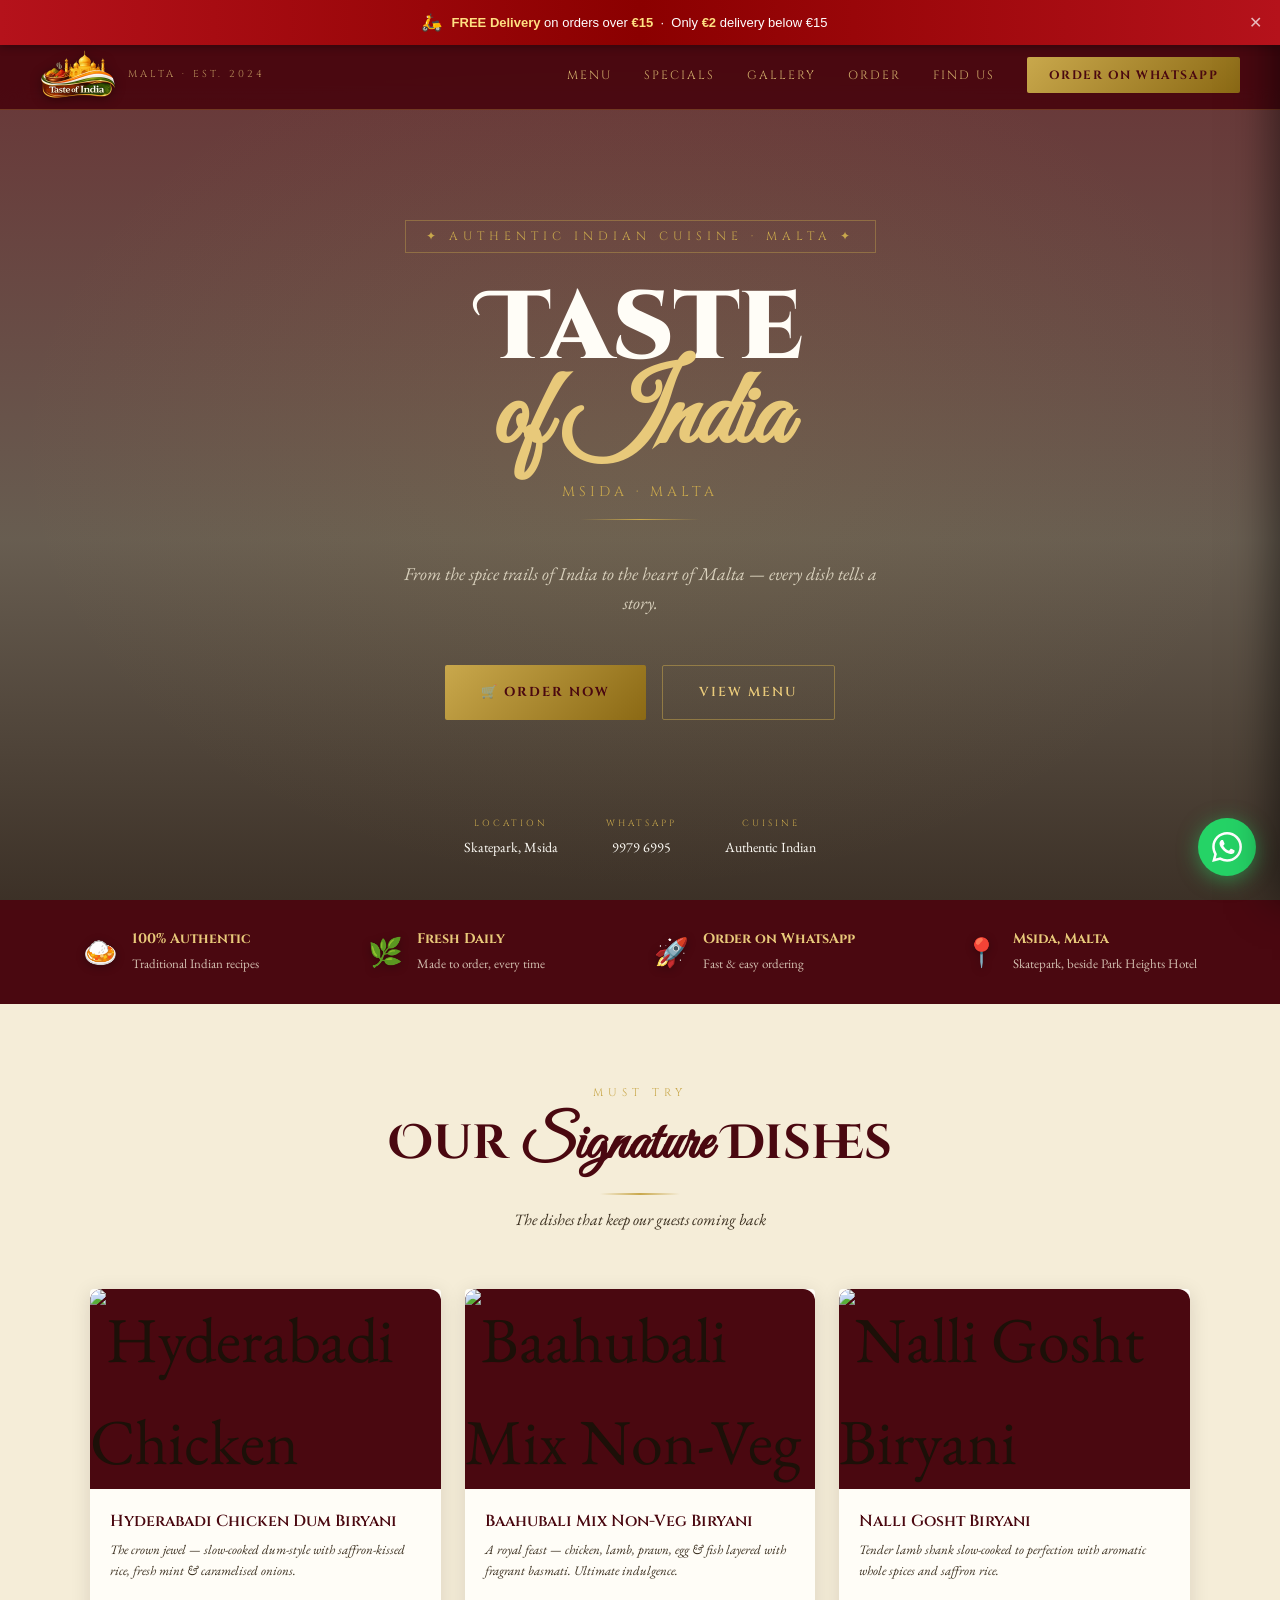
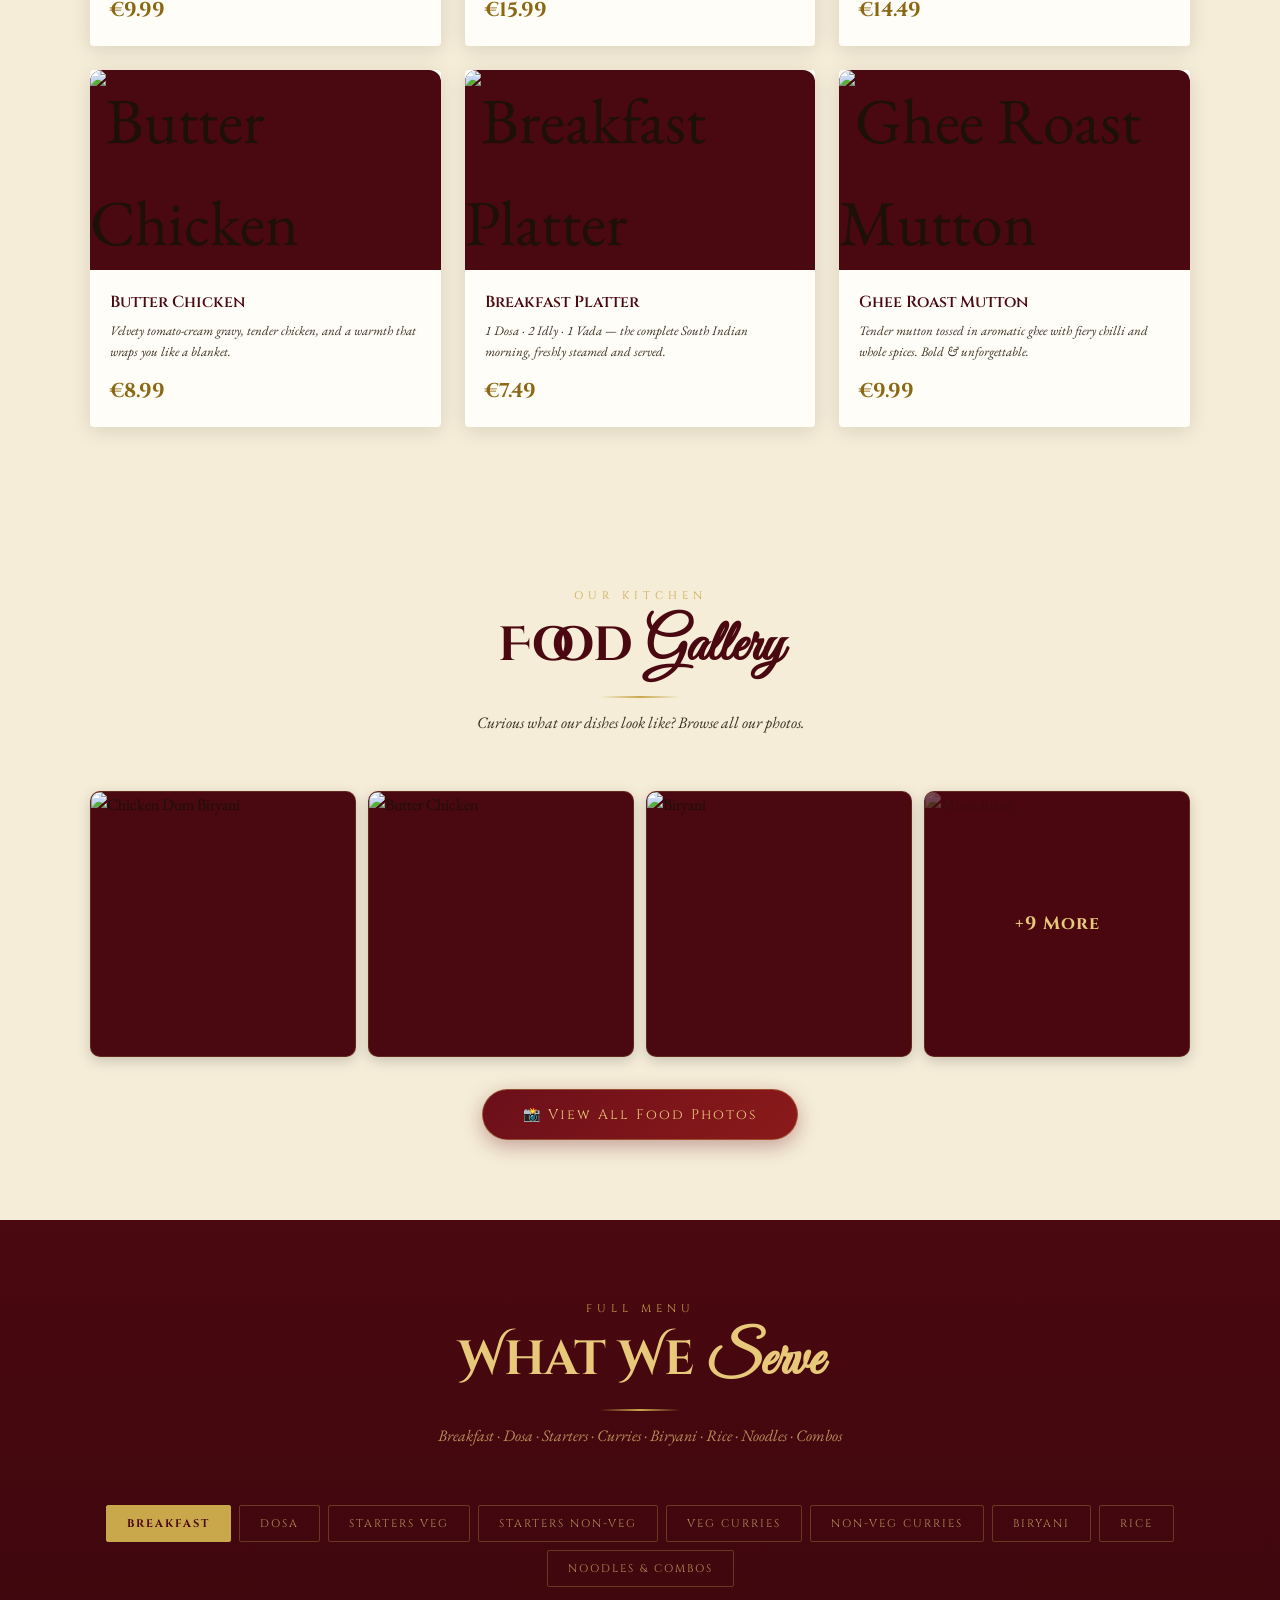
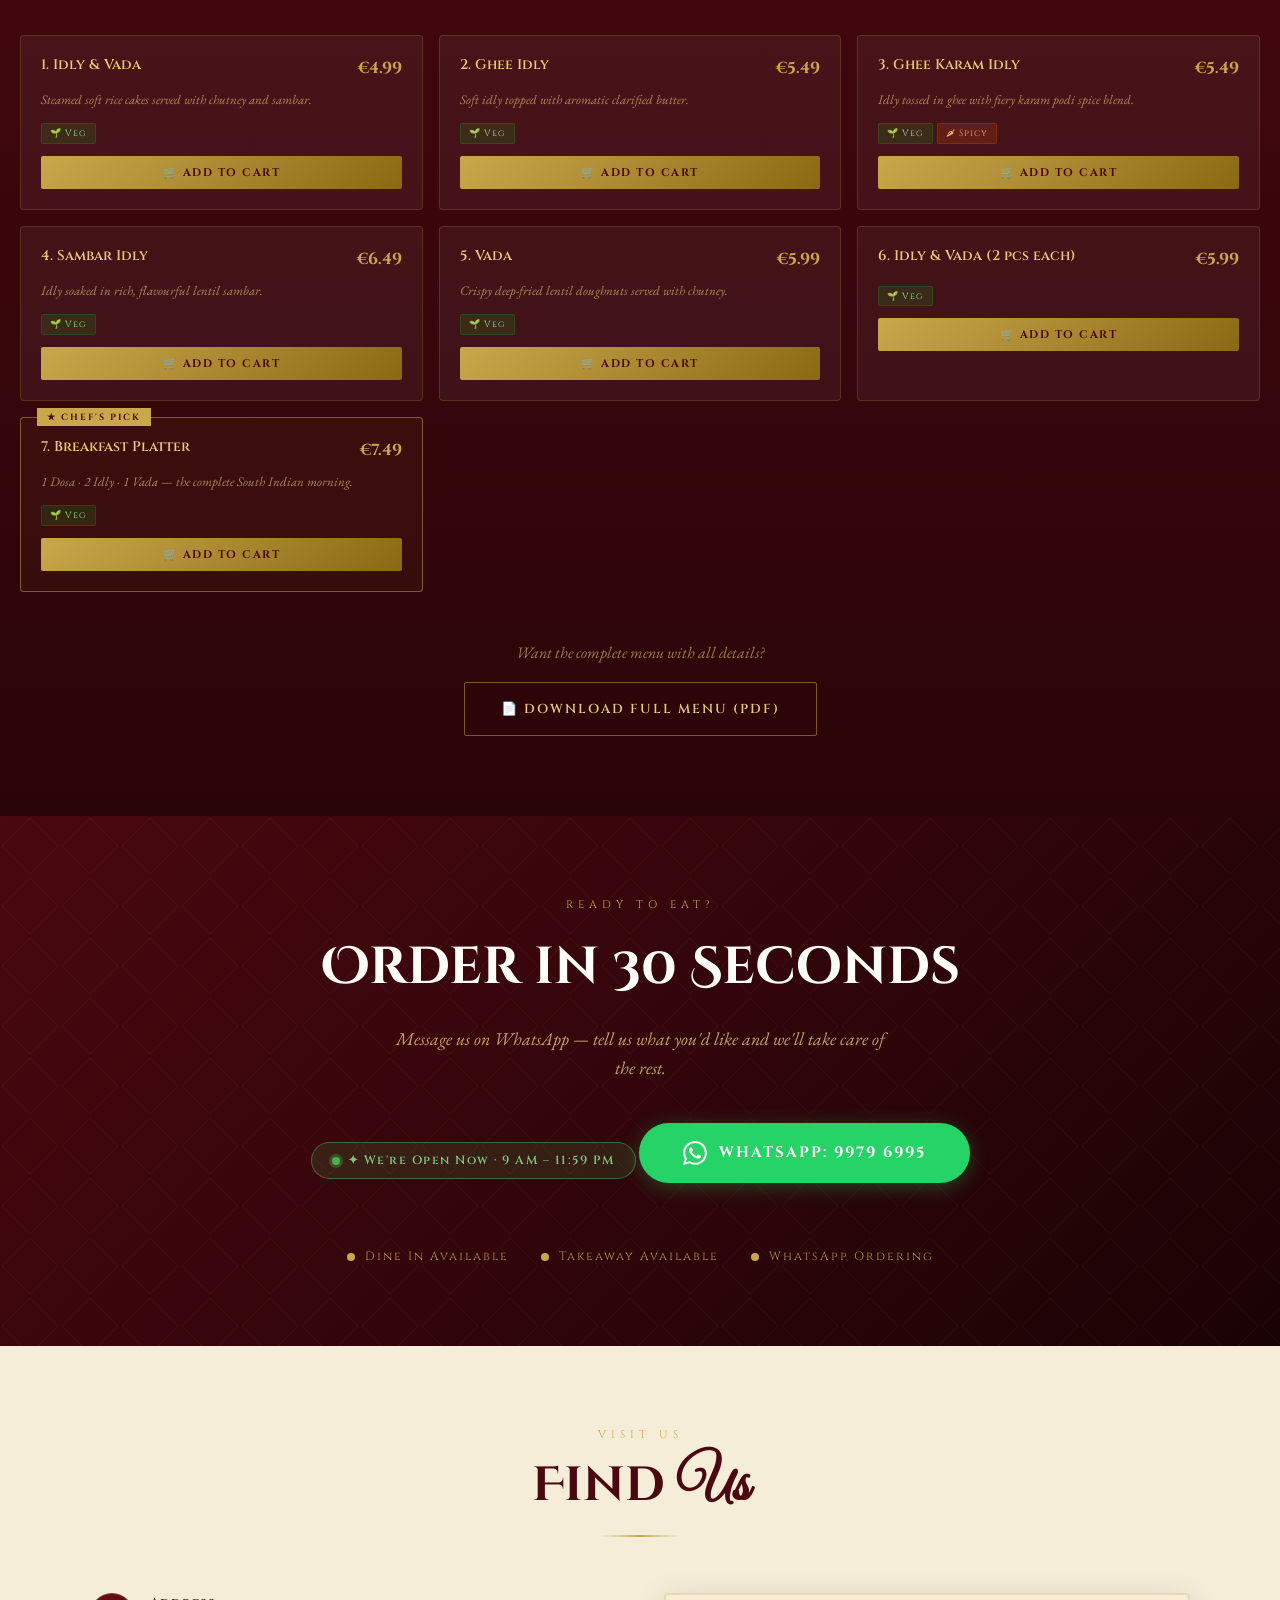
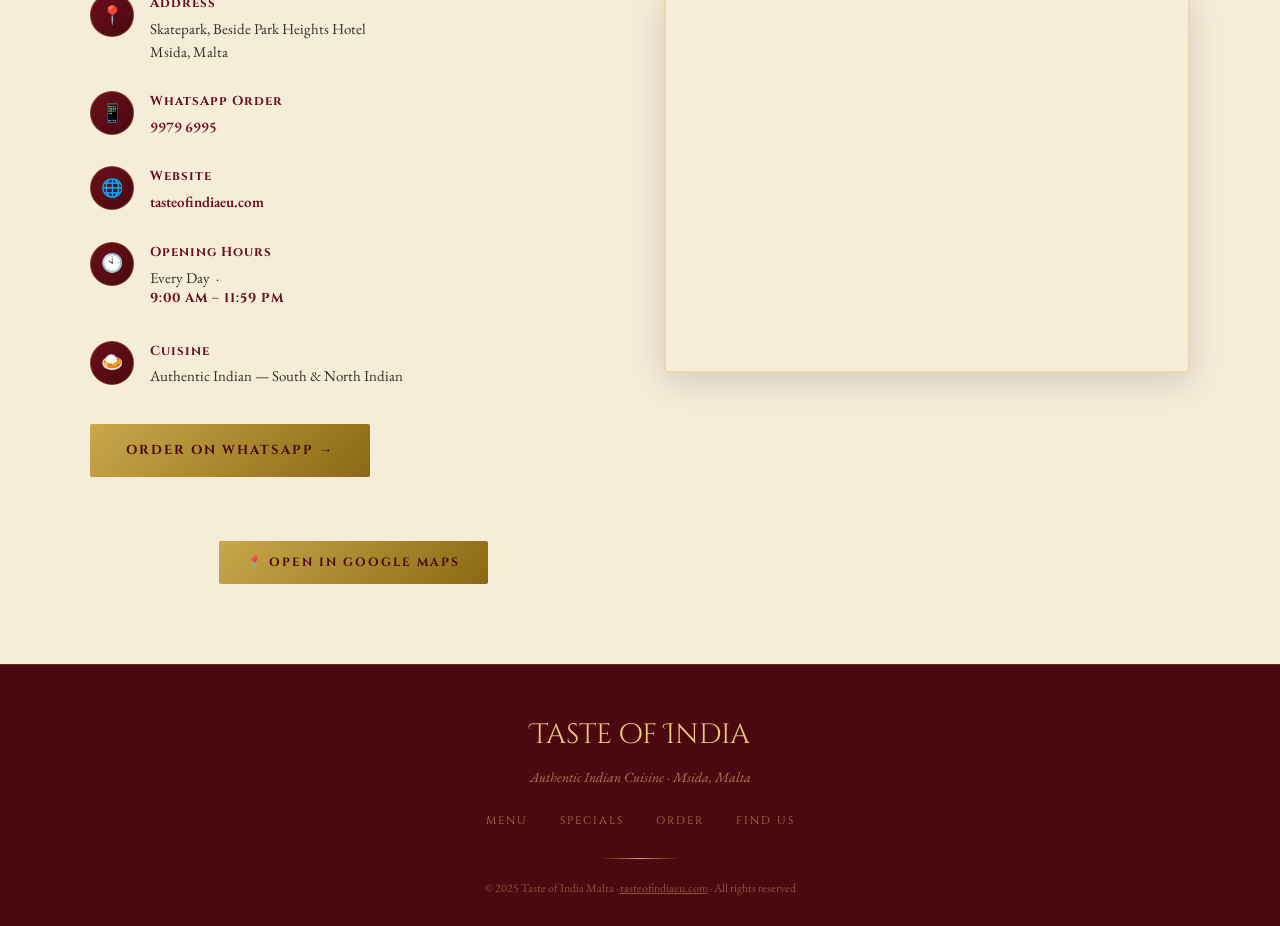
==== index.html @ 77284fb9 "Rename Originalindex.html to index.html" ====
<!DOCTYPE html>
<html lang="en">
<head>
  <meta charset="UTF-8">
  <meta name="viewport" content="width=device-width, initial-scale=1.0">
  <title>Taste of India — Authentic Indian Restaurant in Malta</title>
  <meta name="description" content="Taste of India — Authentic Indian cuisine in Msida, Malta. Order online via WhatsApp. Biryani, Dosa, Curries, and more.">
  <meta name="keywords" content="Indian restaurant Malta, Indian food Malta, Biryani Malta, Taste of India Malta, Msida restaurant, order Indian food Malta">
  <meta property="og:title" content="Taste of India — Malta">
  <meta property="og:description" content="Authentic Indian cuisine in the heart of Malta. Order now on WhatsApp!">
  <meta property="og:url" content="https://tasteofindiaeu.com">
  <link rel="canonical" href="https://tasteofindiaeu.com">
  <link rel="stylesheet" href="css/style.css">
  <link rel="icon" type="image/png" href="logo.png">
  <style>
    /* ── Offer Banner ── */
    .offer-banner {
      position: fixed;
      top: 0; left: 0; right: 0;
      z-index: 9999;
      background: linear-gradient(90deg, #b5121b 0%, #8b0000 50%, #b5121b 100%);
      color: #fff;
      display: flex;
      align-items: center;
      justify-content: center;
      gap: 10px;
      padding: 9px 48px 9px 16px;
      font-size: 13px;
      font-family: 'Segoe UI', sans-serif;
      text-align: center;
      box-shadow: 0 2px 8px rgba(0,0,0,0.3);
      transition: transform 0.3s ease;
    }
    .offer-banner.hidden { transform: translateY(-100%); }
    .offer-banner-icon { font-size: 17px; flex-shrink: 0; }
    .offer-banner-text { line-height: 1.4; }
    .offer-banner-text strong { color: #ffe082; }
    .offer-banner-close {
      position: absolute; right: 12px; top: 50%; transform: translateY(-50%);
      background: none; border: none; color: rgba(255,255,255,0.7);
      font-size: 16px; cursor: pointer; padding: 4px 6px; line-height: 1;
    }
    .offer-banner-close:hover { color: #fff; }
    body.banner-visible .navbar { top: 38px; }
    body.banner-visible .mobile-nav { top: calc(38px + 64px); }

    /* ── Location Modal ── */
    .loc-modal-overlay {
      display: none;
      position: fixed; inset: 0;
      background: rgba(0,0,0,0.75);
      z-index: 99999;
      align-items: center;
      justify-content: center;
    }
    .loc-modal-overlay.open { display: flex; }
    .loc-modal {
      background: #1a0a00;
      border: 1px solid rgba(232,201,122,0.3);
      border-radius: 16px;
      padding: 32px 28px 28px;
      max-width: 360px;
      width: 90%;
      text-align: center;
      box-shadow: 0 20px 60px rgba(0,0,0,0.6);
    }
    .loc-modal-icon { font-size: 48px; margin-bottom: 12px; }
    .loc-modal h3 {
      font-family: 'Cinzel', serif;
      color: #e8c97a;
      font-size: 18px;
      margin: 0 0 10px;
      letter-spacing: 1px;
    }
    .loc-modal p {
      color: rgba(232,201,122,0.7);
      font-size: 13.5px;
      line-height: 1.6;
      margin: 0 0 22px;
    }
    .loc-modal-btns { display: flex; flex-direction: column; gap: 10px; }
    .loc-btn-share {
      background: linear-gradient(135deg, #b5121b, #8b0000);
      color: #fff;
      border: none;
      border-radius: 8px;
      padding: 13px;
      font-size: 14px;
      font-weight: 700;
      cursor: pointer;
      display: flex; align-items: center; justify-content: center; gap: 8px;
    }
    .loc-btn-share:hover { opacity: 0.9; }
    .loc-btn-manual {
      background: rgba(232,201,122,0.1);
      color: #e8c97a;
      border: 1px solid rgba(232,201,122,0.3);
      border-radius: 8px;
      padding: 11px;
      font-size: 13px;
      cursor: pointer;
    }
    .loc-btn-manual:hover { background: rgba(232,201,122,0.15); }
    .loc-manual-input {
      display: none;
      margin-top: 12px;
    }
    .loc-manual-input textarea {
      width: 100%;
      background: rgba(232,201,122,0.07);
      border: 1px solid rgba(232,201,122,0.25);
      border-radius: 8px;
      color: #e8c97a;
      padding: 10px;
      font-size: 13px;
      resize: none;
      box-sizing: border-box;
    }
    .loc-btn-confirm {
      width: 100%;
      margin-top: 8px;
      background: #b5121b;
      color: #fff;
      border: none;
      border-radius: 8px;
      padding: 11px;
      font-size: 13px;
      font-weight: 700;
      cursor: pointer;
    }
    .loc-skip {
      margin-top: 12px;
      font-size: 12px;
      color: rgba(232,201,122,0.4);
      cursor: pointer;
      text-decoration: underline;
      background: none;
      border: none;
    }
    .loc-skip:hover { color: rgba(232,201,122,0.7); }
  </style>
</head>
<body>

<!-- ══════════════════════════════════════
     OFFER BANNER
══════════════════════════════════════ -->
<div class="offer-banner">
  <span class="offer-banner-icon">🛵</span>
  <span class="offer-banner-text">
    <strong>FREE Delivery</strong> on orders over <strong>€15</strong> &nbsp;·&nbsp; Only <strong>€2</strong> delivery below €15
  </span>
  <button class="offer-banner-close" aria-label="Close">✕</button>
</div>

<!-- ══════════════════════════════════════
     NAVIGATION
══════════════════════════════════════ -->
<nav class="navbar">
  <a href="index.html" class="nav-logo">
    <img src="logo-nav.png" alt="Taste of India Logo" class="nav-logo-img">
    <div class="nav-logo-text">
      <span>Malta · Est. 2024</span>
    </div>
  </a>
  <ul class="nav-links">
    <li><a href="#menu">Menu</a></li>
    <li><a href="#specials">Specials</a></li>
    <li><a href="#gallery">Gallery</a></li>
    <li><a href="#order">Order</a></li>
    <li><a href="#contact">Find Us</a></li>
    <li><a href="#order" class="nav-order-btn" data-wa="Hello! I'd like to order from Taste of India, Malta 🍛">Order on WhatsApp</a></li>
  </ul>
  <button class="hamburger" aria-label="Menu">
    <span></span><span></span><span></span>
  </button>
</nav>

<!-- Mobile Nav -->
<div class="mobile-nav">
  <a href="#menu">Menu</a>
  <a href="#specials">Specials</a>
  <a href="#gallery">Gallery</a>
  <a href="#order">Order</a>
  <a href="#contact">Find Us</a>
  <a href="#order" class="mob-order-btn" data-wa="Hello! I'd like to order from Taste of India, Malta 🍛">Order on WhatsApp</a>
</div>

<!-- ══════════════════════════════════════
     HERO
══════════════════════════════════════ -->
<section id="home">
  <div class="hero">
    <div class="hero-badge">✦ Authentic Indian Cuisine · Malta ✦</div>
    <h1>
      Taste
      <em>of India</em>
    </h1>
    <div class="hero-sub">Msida · Malta</div>
    <div class="hero-divider"></div>
    <p class="hero-tagline">From the spice trails of India to the heart of Malta — every dish tells a story.</p>
    <div class="hero-ctas">
      <a href="#order" class="btn-primary" data-wa="Hello! I'd like to place an order 🍛">
        🛒 Order Now
      </a>
      <a href="#menu" class="btn-secondary">View Menu</a>
    </div>
    <div class="hero-info">
      <div class="hero-info-item">
        <span class="label">Location</span>
        <span class="value">Skatepark, Msida</span>
      </div>
      <div class="hero-info-item">
        <span class="label">WhatsApp</span>
        <span class="value">9979 6995</span>
      </div>
      <div class="hero-info-item">
        <span class="label">Cuisine</span>
        <span class="value">Authentic Indian</span>
      </div>
    </div>
  </div>
</section>

<!-- ══════════════════════════════════════
     ABOUT STRIP
══════════════════════════════════════ -->
<div class="about-strip">
  <div class="about-strip-item">
    <div class="icon">🍛</div>
    <div>
      <strong>100% Authentic</strong>
      <span>Traditional Indian recipes</span>
    </div>
  </div>
  <div class="about-strip-item">
    <div class="icon">🌿</div>
    <div>
      <strong>Fresh Daily</strong>
      <span>Made to order, every time</span>
    </div>
  </div>
  <div class="about-strip-item">
    <div class="icon">🚀</div>
    <div>
      <strong>Order on WhatsApp</strong>
      <span>Fast &amp; easy ordering</span>
    </div>
  </div>
  <div class="about-strip-item">
    <div class="icon">📍</div>
    <div>
      <strong>Msida, Malta</strong>
      <span>Skatepark, beside Park Heights Hotel</span>
    </div>
  </div>
</div>

<!-- ══════════════════════════════════════
     SPECIALS
══════════════════════════════════════ -->
<section id="specials" class="section section-cream">
  <div class="container">
    <div class="section-header reveal">
      <span class="section-eyebrow">Must Try</span>
      <h2 class="section-title">Our <em>Signature</em> Dishes</h2>
      <div class="section-line"></div>
      <p class="section-subtitle">The dishes that keep our guests coming back</p>
    </div>
    <div class="specials-grid">

      <div class="special-card reveal">
        <div class="special-card-img">
          <img src="https://raw.githubusercontent.com/mohdsmrkhan99-hub/Tasteofindiaeu/main/Images/chicken-dum-biryani.jpg" alt="Hyderabadi Chicken Dum Biryani" loading="lazy">
        </div>
        <div class="special-card-body">
          <div class="special-card-name">Hyderabadi Chicken Dum Biryani</div>
          <div class="special-card-desc">The crown jewel — slow-cooked dum-style with saffron-kissed rice, fresh mint & caramelised onions.</div>
          <div class="special-card-price">€9.99</div>
        </div>
      </div>

      <div class="special-card reveal">
        <div class="special-card-img">
          <img src="https://raw.githubusercontent.com/mohdsmrkhan99-hub/Tasteofindiaeu/main/Images/biryani-flyover.jpg" alt="Baahubali Mix Non-Veg Biryani" loading="lazy">
        </div>
        <div class="special-card-body">
          <div class="special-card-name">Baahubali Mix Non-Veg Biryani</div>
          <div class="special-card-desc">A royal feast — chicken, lamb, prawn, egg &amp; fish layered with fragrant basmati. Ultimate indulgence.</div>
          <div class="special-card-price">€15.99</div>
        </div>
      </div>

      <div class="special-card reveal">
        <div class="special-card-img">
          <img src="https://raw.githubusercontent.com/mohdsmrkhan99-hub/Tasteofindiaeu/main/Images/lamb-rice-bowl.jpg" alt="Nalli Gosht Biryani" loading="lazy">
        </div>
        <div class="special-card-body">
          <div class="special-card-name">Nalli Gosht Biryani</div>
          <div class="special-card-desc">Tender lamb shank slow-cooked to perfection with aromatic whole spices and saffron rice.</div>
          <div class="special-card-price">€14.49</div>
        </div>
      </div>

      <div class="special-card reveal">
        <div class="special-card-img">
          <img src="https://raw.githubusercontent.com/mohdsmrkhan99-hub/Tasteofindiaeu/main/Images/butter-chicken.jpg" alt="Butter Chicken" loading="lazy">
        </div>
        <div class="special-card-body">
          <div class="special-card-name">Butter Chicken</div>
          <div class="special-card-desc">Velvety tomato-cream gravy, tender chicken, and a warmth that wraps you like a blanket.</div>
          <div class="special-card-price">€8.99</div>
        </div>
      </div>

      <div class="special-card reveal">
        <div class="special-card-img">
          <img src="https://raw.githubusercontent.com/mohdsmrkhan99-hub/Tasteofindiaeu/main/Images/idly-sambar.jpg" alt="Breakfast Platter" loading="lazy">
        </div>
        <div class="special-card-body">
          <div class="special-card-name">Breakfast Platter</div>
          <div class="special-card-desc">1 Dosa · 2 Idly · 1 Vada — the complete South Indian morning, freshly steamed and served.</div>
          <div class="special-card-price">€7.49</div>
        </div>
      </div>

      <div class="special-card reveal">
        <div class="special-card-img">
          <img src="https://raw.githubusercontent.com/mohdsmrkhan99-hub/Tasteofindiaeu/main/Images/beef-hyderabadi.jpg" alt="Ghee Roast Mutton" loading="lazy">
        </div>
        <div class="special-card-body">
          <div class="special-card-name">Ghee Roast Mutton</div>
          <div class="special-card-desc">Tender mutton tossed in aromatic ghee with fiery chilli and whole spices. Bold &amp; unforgettable.</div>
          <div class="special-card-price">€9.99</div>
        </div>
      </div>

    </div>
  </div>
</section>

<!-- ══════════════════════════════════════
     GALLERY TEASER (always visible)
══════════════════════════════════════ -->
<section id="gallery" class="section section-cream">
  <div class="container">
    <div class="section-header reveal">
      <span class="section-eyebrow">Our Kitchen</span>
      <h2 class="section-title">Food <em>Gallery</em></h2>
      <div class="section-line"></div>
      <p class="section-subtitle">Curious what our dishes look like? Browse all our photos.</p>
    </div>

    <!-- 4 preview thumbnails -->
    <div class="gallery-preview reveal">
      <div class="gallery-thumb">
        <img src="https://raw.githubusercontent.com/mohdsmrkhan99-hub/Tasteofindiaeu/main/Images/chicken-dum-biryani.jpg" alt="Chicken Dum Biryani" loading="lazy">
      </div>
      <div class="gallery-thumb">
        <img src="https://raw.githubusercontent.com/mohdsmrkhan99-hub/Tasteofindiaeu/main/Images/butter-chicken.jpg" alt="Butter Chicken" loading="lazy">
      </div>
      <div class="gallery-thumb">
        <img src="https://raw.githubusercontent.com/mohdsmrkhan99-hub/Tasteofindiaeu/main/Images/biryani-flyover.jpg" alt="Biryani" loading="lazy">
      </div>
      <div class="gallery-thumb gallery-thumb-more">
        <img src="https://raw.githubusercontent.com/mohdsmrkhan99-hub/Tasteofindiaeu/main/Images/lamb-rice-bowl.jpg" alt="More dishes" loading="lazy">
        <div class="gallery-thumb-overlay">+9 More</div>
      </div>
    </div>

    <div style="text-align:center;margin-top:32px;">
      <button class="btn-gallery-open reveal" id="openGalleryBtn">
        📸 View All Food Photos
      </button>
    </div>
  </div>
</section>

<!-- ══════════════════════════════════════
     FULL GALLERY MODAL
══════════════════════════════════════ -->
<div class="gallery-modal-overlay" id="galleryModal">
  <div class="gallery-modal">
    <div class="gallery-modal-header">
      <span class="gallery-modal-title">🍛 Our Food Gallery</span>
      <button class="gallery-modal-close" id="closeGalleryBtn" aria-label="Close">✕</button>
    </div>
    <div class="gallery-modal-grid">
      <div class="gallery-item" data-src="https://raw.githubusercontent.com/mohdsmrkhan99-hub/Tasteofindiaeu/main/Images/chicken-dum-biryani.jpg" data-caption="Chicken Dum Biryani">
        <img src="https://raw.githubusercontent.com/mohdsmrkhan99-hub/Tasteofindiaeu/main/Images/chicken-dum-biryani.jpg" alt="Chicken Dum Biryani" loading="lazy">
        <div class="gallery-overlay"><span>View</span></div>
      </div>
      <div class="gallery-item" data-src="https://raw.githubusercontent.com/mohdsmrkhan99-hub/Tasteofindiaeu/main/Images/biryani-flyover.jpg" data-caption="Biryani Flyover Rice">
        <img src="https://raw.githubusercontent.com/mohdsmrkhan99-hub/Tasteofindiaeu/main/Images/biryani-flyover.jpg" alt="Biryani" loading="lazy">
        <div class="gallery-overlay"><span>View</span></div>
      </div>
      <div class="gallery-item" data-src="https://raw.githubusercontent.com/mohdsmrkhan99-hub/Tasteofindiaeu/main/Images/butter-chicken.jpg" data-caption="Butter Chicken">
        <img src="https://raw.githubusercontent.com/mohdsmrkhan99-hub/Tasteofindiaeu/main/Images/butter-chicken.jpg" alt="Butter Chicken" loading="lazy">
        <div class="gallery-overlay"><span>View</span></div>
      </div>
      <div class="gallery-item" data-src="https://raw.githubusercontent.com/mohdsmrkhan99-hub/Tasteofindiaeu/main/Images/beef-hyderabadi.jpg" data-caption="Beef Hyderabadi">
        <img src="https://raw.githubusercontent.com/mohdsmrkhan99-hub/Tasteofindiaeu/main/Images/beef-hyderabadi.jpg" alt="Beef Hyderabadi" loading="lazy">
        <div class="gallery-overlay"><span>View</span></div>
      </div>
      <div class="gallery-item" data-src="https://raw.githubusercontent.com/mohdsmrkhan99-hub/Tasteofindiaeu/main/Images/chicken-fried-rice.jpg" data-caption="Chicken Fried Rice">
        <img src="https://raw.githubusercontent.com/mohdsmrkhan99-hub/Tasteofindiaeu/main/Images/chicken-fried-rice.jpg" alt="Chicken Fried Rice" loading="lazy">
        <div class="gallery-overlay"><span>View</span></div>
      </div>
      <div class="gallery-item" data-src="https://raw.githubusercontent.com/mohdsmrkhan99-hub/Tasteofindiaeu/main/Images/chicken-tikka-rice.jpg" data-caption="Chicken Tikka Rice">
        <img src="https://raw.githubusercontent.com/mohdsmrkhan99-hub/Tasteofindiaeu/main/Images/chicken-tikka-rice.jpg" alt="Chicken Tikka Rice" loading="lazy">
        <div class="gallery-overlay"><span>View</span></div>
      </div>
      <div class="gallery-item" data-src="https://raw.githubusercontent.com/mohdsmrkhan99-hub/Tasteofindiaeu/main/Images/egg-fried-rice.jpg" data-caption="Egg Fried Rice">
        <img src="https://raw.githubusercontent.com/mohdsmrkhan99-hub/Tasteofindiaeu/main/Images/egg-fried-rice.jpg" alt="Egg Fried Rice" loading="lazy">
        <div class="gallery-overlay"><span>View</span></div>
      </div>
      <div class="gallery-item" data-src="https://raw.githubusercontent.com/mohdsmrkhan99-hub/Tasteofindiaeu/main/Images/idly-sambar.jpg" data-caption="Idly Sambar">
        <img src="https://raw.githubusercontent.com/mohdsmrkhan99-hub/Tasteofindiaeu/main/Images/idly-sambar.jpg" alt="Idly Sambar" loading="lazy">
        <div class="gallery-overlay"><span>View</span></div>
      </div>
      <div class="gallery-item" data-src="https://raw.githubusercontent.com/mohdsmrkhan99-hub/Tasteofindiaeu/main/Images/idly.jpg" data-caption="Idly">
        <img src="https://raw.githubusercontent.com/mohdsmrkhan99-hub/Tasteofindiaeu/main/Images/idly.jpg" alt="Idly" loading="lazy">
        <div class="gallery-overlay"><span>View</span></div>
      </div>
      <div class="gallery-item" data-src="https://raw.githubusercontent.com/mohdsmrkhan99-hub/Tasteofindiaeu/main/Images/lamb-rice-bowl.jpg" data-caption="Lamb Rice Bowl">
        <img src="https://raw.githubusercontent.com/mohdsmrkhan99-hub/Tasteofindiaeu/main/Images/lamb-rice-bowl.jpg" alt="Lamb Rice Bowl" loading="lazy">
        <div class="gallery-overlay"><span>View</span></div>
      </div>
      <div class="gallery-item" data-src="https://raw.githubusercontent.com/mohdsmrkhan99-hub/Tasteofindiaeu/main/Images/palak-paneer.jpg" data-caption="Palak Paneer">
        <img src="https://raw.githubusercontent.com/mohdsmrkhan99-hub/Tasteofindiaeu/main/Images/palak-paneer.jpg" alt="Palak Paneer" loading="lazy">
        <div class="gallery-overlay"><span>View</span></div>
      </div>
      <div class="gallery-item" data-src="https://raw.githubusercontent.com/mohdsmrkhan99-hub/Tasteofindiaeu/main/Images/tomato-rice.jpg" data-caption="Tomato Rice">
        <img src="https://raw.githubusercontent.com/mohdsmrkhan99-hub/Tasteofindiaeu/main/Images/tomato-rice.jpg" alt="Tomato Rice" loading="lazy">
        <div class="gallery-overlay"><span>View</span></div>
      </div>
      <div class="gallery-item" data-src="https://raw.githubusercontent.com/mohdsmrkhan99-hub/Tasteofindiaeu/main/Images/veg-fried-rice.jpg" data-caption="Veg Fried Rice">
        <img src="https://raw.githubusercontent.com/mohdsmrkhan99-hub/Tasteofindiaeu/main/Images/veg-fried-rice.jpg" alt="Veg Fried Rice" loading="lazy">
        <div class="gallery-overlay"><span>View</span></div>
      </div>
    </div>
  </div>
</div>

<!-- Lightbox (full image view inside gallery) -->
<div class="gallery-lightbox" id="galleryLightbox">
  <button class="lightbox-close" id="lightboxClose" aria-label="Close">✕</button>
  <button class="lightbox-prev" id="lightboxPrev" aria-label="Previous">&#8249;</button>
  <button class="lightbox-next" id="lightboxNext" aria-label="Next">&#8250;</button>
  <div class="lightbox-content">
    <img src="" alt="" id="lightboxImg">
    <div class="lightbox-caption" id="lightboxCaption"></div>
  </div>
</div>

<!-- ══════════════════════════════════════
     MENU
══════════════════════════════════════ -->
<section id="menu" class="section section-dark">
  <div class="container-wide">
    <div class="section-header reveal">
      <span class="section-eyebrow">Full Menu</span>
      <h2 class="section-title">What We <em>Serve</em></h2>
      <div class="section-line"></div>
      <p class="section-subtitle">Breakfast · Dosa · Starters · Curries · Biryani · Rice · Noodles · Combos</p>
    </div>

    <!-- Tabs -->
    <div class="menu-tabs reveal">
      <button class="menu-tab active" data-tab="tab-breakfast">Breakfast</button>
      <button class="menu-tab" data-tab="tab-dosa">Dosa</button>
      <button class="menu-tab" data-tab="tab-starters-veg">Starters Veg</button>
      <button class="menu-tab" data-tab="tab-starters-nonveg">Starters Non-Veg</button>
      <button class="menu-tab" data-tab="tab-curries-veg">Veg Curries</button>
      <button class="menu-tab" data-tab="tab-curries-nonveg">Non-Veg Curries</button>
      <button class="menu-tab" data-tab="tab-biryani">Biryani</button>
      <button class="menu-tab" data-tab="tab-rice">Rice</button>
      <button class="menu-tab" data-tab="tab-noodles">Noodles &amp; Combos</button>
    </div>

    <!-- ■ BREAKFAST -->
    <div id="tab-breakfast" class="menu-category active">
      <div class="menu-grid">
        <div class="menu-card">
          <div class="menu-card-header">
            <span class="menu-card-name">1. Idly &amp; Vada</span>
            <span class="menu-card-price">€4.99</span>
          </div>
          <div class="menu-card-desc">Steamed soft rice cakes served with chutney and sambar.</div>
          <span class="menu-card-tag tag-veg">🌱 Veg</span>
        </div>
        <div class="menu-card">
          <div class="menu-card-header">
            <span class="menu-card-name">2. Ghee Idly</span>
            <span class="menu-card-price">€5.49</span>
          </div>
          <div class="menu-card-desc">Soft idly topped with aromatic clarified butter.</div>
          <span class="menu-card-tag tag-veg">🌱 Veg</span>
        </div>
        <div class="menu-card">
          <div class="menu-card-header">
            <span class="menu-card-name">3. Ghee Karam Idly</span>
            <span class="menu-card-price">€5.49</span>
          </div>
          <div class="menu-card-desc">Idly tossed in ghee with fiery karam podi spice blend.</div>
          <span class="menu-card-tag tag-veg">🌱 Veg</span><span class="menu-card-tag tag-spicy">🌶 Spicy</span>
        </div>
        <div class="menu-card">
          <div class="menu-card-header">
            <span class="menu-card-name">4. Sambar Idly</span>
            <span class="menu-card-price">€6.49</span>
          </div>
          <div class="menu-card-desc">Idly soaked in rich, flavourful lentil sambar.</div>
          <span class="menu-card-tag tag-veg">🌱 Veg</span>
        </div>
        <div class="menu-card">
          <div class="menu-card-header">
            <span class="menu-card-name">5. Vada</span>
            <span class="menu-card-price">€5.99</span>
          </div>
          <div class="menu-card-desc">Crispy deep-fried lentil doughnuts served with chutney.</div>
          <span class="menu-card-tag tag-veg">🌱 Veg</span>
        </div>
        <div class="menu-card">
          <div class="menu-card-header">
            <span class="menu-card-name">6. Idly &amp; Vada (2 pcs each)</span>
            <span class="menu-card-price">€5.99</span>
          </div>
          <span class="menu-card-tag tag-veg">🌱 Veg</span>
        </div>
        <div class="menu-card featured">
          <div class="menu-card-header">
            <span class="menu-card-name">7. Breakfast Platter</span>
            <span class="menu-card-price">€7.49</span>
          </div>
          <div class="menu-card-desc">1 Dosa · 2 Idly · 1 Vada — the complete South Indian morning.</div>
          <span class="menu-card-tag tag-veg">🌱 Veg</span>
        </div>
      </div>
    </div>

    <!-- ■ DOSA -->
    <div id="tab-dosa" class="menu-category">
      <div class="menu-grid">
        <div class="menu-card"><div class="menu-card-header"><span class="menu-card-name">1. Plain Dosa</span><span class="menu-card-price">€5.49</span></div><span class="menu-card-tag tag-veg">🌱 Veg</span></div>
        <div class="menu-card"><div class="menu-card-header"><span class="menu-card-name">2. Onion Dosa</span><span class="menu-card-price">€5.99</span></div><span class="menu-card-tag tag-veg">🌱 Veg</span></div>
        <div class="menu-card"><div class="menu-card-header"><span class="menu-card-name">3. Ghee Roast Dosa</span><span class="menu-card-price">€5.99</span></div><span class="menu-card-tag tag-veg">🌱 Veg</span></div>
        <div class="menu-card"><div class="menu-card-header"><span class="menu-card-name">4. Ullikaram Dosa</span><span class="menu-card-price">€5.99</span></div><span class="menu-card-tag tag-veg">🌱 Veg</span><span class="menu-card-tag tag-spicy">🌶 Spicy</span></div>
        <div class="menu-card"><div class="menu-card-header"><span class="menu-card-name">5. Ghee Karam Dosa</span><span class="menu-card-price">€5.99</span></div><span class="menu-card-tag tag-veg">🌱 Veg</span><span class="menu-card-tag tag-spicy">🌶 Spicy</span></div>
        <div class="menu-card featured"><div class="menu-card-header"><span class="menu-card-name">6. Masala Dosa</span><span class="menu-card-price">€6.49</span></div><div class="menu-card-desc">Crispy dosa filled with spiced potato masala.</div><span class="menu-card-tag tag-veg">🌱 Veg</span></div>
        <div class="menu-card"><div class="menu-card-header"><span class="menu-card-name">7. Cheese Dosa</span><span class="menu-card-price">€6.49</span></div><span class="menu-card-tag tag-veg">🌱 Veg</span></div>
        <div class="menu-card"><div class="menu-card-header"><span class="menu-card-name">8. Margarita Dosa</span><span class="menu-card-price">€6.49</span></div><div class="menu-card-desc">Rice batter, tomato sauce and cheese.</div><span class="menu-card-tag tag-veg">🌱 Veg</span></div>
        <div class="menu-card"><div class="menu-card-header"><span class="menu-card-name">9. Paneer Dosa</span><span class="menu-card-price">€6.99</span></div><span class="menu-card-tag tag-veg">🌱 Veg</span></div>
        <div class="menu-card"><div class="menu-card-header"><span class="menu-card-name">10. Egg Dosa</span><span class="menu-card-price">€6.49</span></div><span class="menu-card-tag tag-nonveg">🍖 Non-Veg</span></div>
        <div class="menu-card"><div class="menu-card-header"><span class="menu-card-name">11. Chicken Keema Dosa</span><span class="menu-card-price">€6.99</span></div><div class="menu-card-desc">Dosa filled with spiced minced chicken.</div><span class="menu-card-tag tag-nonveg">🍖 Non-Veg</span></div>
      </div>
    </div>

    <!-- ■ STARTERS VEG -->
    <div id="tab-starters-veg" class="menu-category">
      <div class="menu-grid">
        <div class="menu-card"><div class="menu-card-header"><span class="menu-card-name">1. Crispy Corn</span><span class="menu-card-price">€7.99</span></div><span class="menu-card-tag tag-veg">🌱 Veg</span></div>
        <div class="menu-card"><div class="menu-card-header"><span class="menu-card-name">2. Veg Manchurian</span><span class="menu-card-price">€7.49</span></div><span class="menu-card-tag tag-veg">🌱 Veg</span></div>
        <div class="menu-card"><div class="menu-card-header"><span class="menu-card-name">3. French Fries</span><span class="menu-card-price">€3.99</span></div><span class="menu-card-tag tag-veg">🌱 Veg</span></div>
        <div class="menu-card featured"><div class="menu-card-header"><span class="menu-card-name">4. Chilli Paneer</span><span class="menu-card-price">€8.99</span></div><div class="menu-card-desc">Paneer in bold Indo-Chinese chilli sauce.</div><span class="menu-card-tag tag-veg">🌱 Veg</span><span class="menu-card-tag tag-spicy">🌶 Spicy</span></div>
        <div class="menu-card"><div class="menu-card-header"><span class="menu-card-name">5. Paneer 65</span><span class="menu-card-price">€8.99</span></div><span class="menu-card-tag tag-veg">🌱 Veg</span></div>
        <div class="menu-card"><div class="menu-card-header"><span class="menu-card-name">6. Paneer Pakora</span><span class="menu-card-price">€8.99</span></div><span class="menu-card-tag tag-veg">🌱 Veg</span></div>
        <div class="menu-card"><div class="menu-card-header"><span class="menu-card-name">7. Gobi Manchurian</span><span class="menu-card-price">€7.99</span></div><span class="menu-card-tag tag-veg">🌱 Veg</span></div>
        <div class="menu-card"><div class="menu-card-header"><span class="menu-card-name">8. Gobi 65</span><span class="menu-card-price">€7.99</span></div><span class="menu-card-tag tag-veg">🌱 Veg</span></div>
      </div>
    </div>

    <!-- ■ STARTERS NON-VEG -->
    <div id="tab-starters-nonveg" class="menu-category">
      <div class="menu-grid">
        <div class="menu-card featured"><div class="menu-card-header"><span class="menu-card-name">1. Chicken 65</span><span class="menu-card-price">€7.99</span></div><div class="menu-card-desc">Crispy fried chicken with curry leaves & spices.</div><span class="menu-card-tag tag-nonveg">🍖 Non-Veg</span></div>
        <div class="menu-card"><div class="menu-card-header"><span class="menu-card-name">2. Chicken Manchurian</span><span class="menu-card-price">€8.99</span></div><span class="menu-card-tag tag-nonveg">🍖 Non-Veg</span></div>
        <div class="menu-card"><div class="menu-card-header"><span class="menu-card-name">3. Chilli Chicken</span><span class="menu-card-price">€8.99</span></div><span class="menu-card-tag tag-nonveg">🍖 Non-Veg</span><span class="menu-card-tag tag-spicy">🌶 Spicy</span></div>
        <div class="menu-card"><div class="menu-card-header"><span class="menu-card-name">4. Chicken Wings</span><span class="menu-card-price">€7.99</span></div><span class="menu-card-tag tag-nonveg">🍖 Non-Veg</span></div>
        <div class="menu-card"><div class="menu-card-header"><span class="menu-card-name">5. Chicken Nuggets</span><span class="menu-card-price">€8.99</span></div><span class="menu-card-tag tag-nonveg">🍖 Non-Veg</span></div>
        <div class="menu-card"><div class="menu-card-header"><span class="menu-card-name">6. Chicken Drumsticks</span><span class="menu-card-price">€8.99</span></div><span class="menu-card-tag tag-nonveg">🍖 Non-Veg</span></div>
        <div class="menu-card"><div class="menu-card-header"><span class="menu-card-name">7. Chicken Lollipop</span><span class="menu-card-price">€8.99</span></div><span class="menu-card-tag tag-nonveg">🍖 Non-Veg</span></div>
        <div class="menu-card featured"><div class="menu-card-header"><span class="menu-card-name">8. Ghee Roast Mutton</span><span class="menu-card-price">€9.99</span></div><div class="menu-card-desc">Tender mutton in aromatic ghee with chilli & spices.</div><span class="menu-card-tag tag-nonveg">🍖 Non-Veg</span></div>
        <div class="menu-card"><div class="menu-card-header"><span class="menu-card-name">9. Mutton Vepudu (Garlic Mutton)</span><span class="menu-card-price">€9.99</span></div><span class="menu-card-tag tag-nonveg">🍖 Non-Veg</span></div>
        <div class="menu-card"><div class="menu-card-header"><span class="menu-card-name">10. Loose Prawns</span><span class="menu-card-price">€10.99</span></div><span class="menu-card-tag tag-nonveg">🍖 Non-Veg</span></div>
        <div class="menu-card"><div class="menu-card-header"><span class="menu-card-name">11. Butter Garlic Prawns</span><span class="menu-card-price">€10.99</span></div><span class="menu-card-tag tag-nonveg">🍖 Non-Veg</span></div>
        <div class="menu-card"><div class="menu-card-header"><span class="menu-card-name">12. Devil Prawns</span><span class="menu-card-price">€10.99</span></div><span class="menu-card-tag tag-nonveg">🍖 Non-Veg</span><span class="menu-card-tag tag-spicy">🌶 Spicy</span></div>
        <div class="menu-card"><div class="menu-card-header"><span class="menu-card-name">13. Chilli Prawns</span><span class="menu-card-price">€10.99</span></div><span class="menu-card-tag tag-nonveg">🍖 Non-Veg</span><span class="menu-card-tag tag-spicy">🌶 Spicy</span></div>
      </div>
    </div>

    <!-- ■ VEG CURRIES -->
    <div id="tab-curries-veg" class="menu-category">
      <div class="menu-grid">
        <div class="menu-card"><div class="menu-card-header"><span class="menu-card-name">1. Dal Tadka</span><span class="menu-card-price">€6.99</span></div><div class="menu-card-desc">Lentils tempered with garlic, cumin and butter.</div><span class="menu-card-tag tag-veg">🌱 Veg</span></div>
        <div class="menu-card"><div class="menu-card-header"><span class="menu-card-name">2. Dal Fry</span><span class="menu-card-price">€6.99</span></div><span class="menu-card-tag tag-veg">🌱 Veg</span></div>
        <div class="menu-card"><div class="menu-card-header"><span class="menu-card-name">3. Mix Veg Curry</span><span class="menu-card-price">€7.99</span></div><span class="menu-card-tag tag-veg">🌱 Veg</span></div>
        <div class="menu-card"><div class="menu-card-header"><span class="menu-card-name">4. Veg Kolhapuri</span><span class="menu-card-price">€7.99</span></div><span class="menu-card-tag tag-veg">🌱 Veg</span><span class="menu-card-tag tag-spicy">🌶 Spicy</span></div>
        <div class="menu-card"><div class="menu-card-header"><span class="menu-card-name">5. Veg Kadai</span><span class="menu-card-price">€7.99</span></div><span class="menu-card-tag tag-veg">🌱 Veg</span></div>
        <div class="menu-card featured"><div class="menu-card-header"><span class="menu-card-name">6. Paneer Butter Curry</span><span class="menu-card-price">€8.49</span></div><div class="menu-card-desc">Creamy tomato-butter gravy with soft paneer.</div><span class="menu-card-tag tag-veg">🌱 Veg</span></div>
        <div class="menu-card"><div class="menu-card-header"><span class="menu-card-name">7. Paneer Tikka Masala</span><span class="menu-card-price">€8.49</span></div><span class="menu-card-tag tag-veg">🌱 Veg</span></div>
        <div class="menu-card"><div class="menu-card-header"><span class="menu-card-name">8. Paneer Butter Masala</span><span class="menu-card-price">€8.49</span></div><span class="menu-card-tag tag-veg">🌱 Veg</span></div>
        <div class="menu-card"><div class="menu-card-header"><span class="menu-card-name">9. Kadai Paneer</span><span class="menu-card-price">€8.49</span></div><span class="menu-card-tag tag-veg">🌱 Veg</span></div>
        <div class="menu-card"><div class="menu-card-header"><span class="menu-card-name">10. Paneer Do Pyaza</span><span class="menu-card-price">€8.49</span></div><span class="menu-card-tag tag-veg">🌱 Veg</span></div>
      </div>
    </div>

    <!-- ■ NON-VEG CURRIES -->
    <div id="tab-curries-nonveg" class="menu-category">
      <div class="menu-grid">
        <div class="menu-card"><div class="menu-card-header"><span class="menu-card-name">1. Chicken Kolhapuri</span><span class="menu-card-price">€8.99</span></div><span class="menu-card-tag tag-nonveg">🍖 Non-Veg</span><span class="menu-card-tag tag-spicy">🌶 Spicy</span></div>
        <div class="menu-card"><div class="menu-card-header"><span class="menu-card-name">2. Chicken Tikka Masala</span><span class="menu-card-price">€8.99</span></div><span class="menu-card-tag tag-nonveg">🍖 Non-Veg</span></div>
        <div class="menu-card featured"><div class="menu-card-header"><span class="menu-card-name">3. Butter Chicken</span><span class="menu-card-price">€8.99</span></div><div class="menu-card-desc">Velvety tomato-cream gravy with tender chicken.</div><span class="menu-card-tag tag-nonveg">🍖 Non-Veg</span></div>
        <div class="menu-card"><div class="menu-card-header"><span class="menu-card-name">4. Chicken Korma</span><span class="menu-card-price">€8.99</span></div><span class="menu-card-tag tag-nonveg">🍖 Non-Veg</span></div>
        <div class="menu-card"><div class="menu-card-header"><span class="menu-card-name">5. Hyderabadi Chicken (Bone)</span><span class="menu-card-price">€8.99</span></div><span class="menu-card-tag tag-nonveg">🍖 Non-Veg</span><span class="menu-card-tag tag-spicy">🌶 Spicy</span></div>
        <div class="menu-card"><div class="menu-card-header"><span class="menu-card-name">6. Kadai Chicken</span><span class="menu-card-price">€8.99</span></div><span class="menu-card-tag tag-nonveg">🍖 Non-Veg</span></div>
        <div class="menu-card"><div class="menu-card-header"><span class="menu-card-name">7. Chicken Do Pyaza</span><span class="menu-card-price">€8.99</span></div><span class="menu-card-tag tag-nonveg">🍖 Non-Veg</span></div>
        <div class="menu-card"><div class="menu-card-header"><span class="menu-card-name">8. Kodi Kura — Bone Spicy</span><span class="menu-card-price">€8.99</span></div><span class="menu-card-tag tag-nonveg">🍖 Non-Veg</span><span class="menu-card-tag tag-spicy">🌶 Spicy</span></div>
        <div class="menu-card"><div class="menu-card-header"><span class="menu-card-name">9. Lamb Hyderabadi</span><span class="menu-card-price">€10.49</span></div><span class="menu-card-tag tag-nonveg">🍖 Non-Veg</span></div>
        <div class="menu-card"><div class="menu-card-header"><span class="menu-card-name">10. Lamb Curry (Spicy)</span><span class="menu-card-price">€10.49</span></div><span class="menu-card-tag tag-nonveg">🍖 Non-Veg</span><span class="menu-card-tag tag-spicy">🌶 Spicy</span></div>
        <div class="menu-card"><div class="menu-card-header"><span class="menu-card-name">11. Lamb Korma</span><span class="menu-card-price">€10.49</span></div><span class="menu-card-tag tag-nonveg">🍖 Non-Veg</span></div>
        <div class="menu-card"><div class="menu-card-header"><span class="menu-card-name">12. Lamb Rogan Josh</span><span class="menu-card-price">€10.49</span></div><span class="menu-card-tag tag-nonveg">🍖 Non-Veg</span></div>
        <div class="menu-card"><div class="menu-card-header"><span class="menu-card-name">13. Beef Curry (Spicy)</span><span class="menu-card-price">€10.49</span></div><span class="menu-card-tag tag-nonveg">🍖 Non-Veg</span><span class="menu-card-tag tag-spicy">🌶 Spicy</span></div>
        <div class="menu-card"><div class="menu-card-header"><span class="menu-card-name">14. Beef Korma</span><span class="menu-card-price">€10.49</span></div><span class="menu-card-tag tag-nonveg">🍖 Non-Veg</span></div>
        <div class="menu-card"><div class="menu-card-header"><span class="menu-card-name">15. Beef Rogan Josh</span><span class="menu-card-price">€10.49</span></div><span class="menu-card-tag tag-nonveg">🍖 Non-Veg</span></div>
        <div class="menu-card"><div class="menu-card-header"><span class="menu-card-name">16. Beef Nadas</span><span class="menu-card-price">€10.49</span></div><span class="menu-card-tag tag-nonveg">🍖 Non-Veg</span></div>
        <div class="menu-card"><div class="menu-card-header"><span class="menu-card-name">17. Prawn Masala</span><span class="menu-card-price">€10.99</span></div><span class="menu-card-tag tag-nonveg">🍖 Non-Veg</span></div>
        <div class="menu-card"><div class="menu-card-header"><span class="menu-card-name">18. Prawn Curry</span><span class="menu-card-price">€10.99</span></div><span class="menu-card-tag tag-nonveg">🍖 Non-Veg</span></div>
        <div class="menu-card"><div class="menu-card-header"><span class="menu-card-name">19. Fish Curry (Chepala Pulusu)</span><span class="menu-card-price">€10.99</span></div><div class="menu-card-desc">Tamarind fish curry — a South Indian classic.</div><span class="menu-card-tag tag-nonveg">🍖 Non-Veg</span></div>
        <div class="menu-card"><div class="menu-card-header"><span class="menu-card-name">20. Fish Masala</span><span class="menu-card-price">€10.99</span></div><span class="menu-card-tag tag-nonveg">🍖 Non-Veg</span></div>
      </div>
    </div>

    <!-- ■ BIRYANI -->
    <div id="tab-biryani" class="menu-category">
      <div class="menu-grid">
        <div class="menu-card featured"><div class="menu-card-header"><span class="menu-card-name">1. Hyderabadi Chicken Dum Biryani</span><span class="menu-card-price">€9.99</span></div><div class="menu-card-desc">The crown jewel — slow-cooked dum-style with saffron-kissed rice.</div><span class="menu-card-tag tag-nonveg">🍖 Non-Veg</span></div>
        <div class="menu-card"><div class="menu-card-header"><span class="menu-card-name">2. Chicken Fry Piece Biryani</span><span class="menu-card-price">€9.99</span></div><span class="menu-card-tag tag-nonveg">🍖 Non-Veg</span></div>
        <div class="menu-card"><div class="menu-card-header"><span class="menu-card-name">3. Chicken Boneless Biryani</span><span class="menu-card-price">€9.99</span></div><span class="menu-card-tag tag-nonveg">🍖 Non-Veg</span></div>
        <div class="menu-card"><div class="menu-card-header"><span class="menu-card-name">4. Chicken Fry Piece (Bone)</span><span class="menu-card-price">€9.99</span></div><span class="menu-card-tag tag-nonveg">🍖 Non-Veg</span></div>
        <div class="menu-card"><div class="menu-card-header"><span class="menu-card-name">5. Chicken Drumstick Biryani</span><span class="menu-card-price">€9.99</span></div><span class="menu-card-tag tag-nonveg">🍖 Non-Veg</span></div>
        <div class="menu-card"><div class="menu-card-header"><span class="menu-card-name">6. Lamb Dum Biryani</span><span class="menu-card-price">€11.99</span></div><span class="menu-card-tag tag-nonveg">🍖 Non-Veg</span></div>
        <div class="menu-card"><div class="menu-card-header"><span class="menu-card-name">7. Lamb Fry Piece Biryani</span><span class="menu-card-price">€11.99</span></div><span class="menu-card-tag tag-nonveg">🍖 Non-Veg</span></div>
        <div class="menu-card featured"><div class="menu-card-header"><span class="menu-card-name">8. Nalli Gosht Biryani</span><span class="menu-card-price">€14.49</span></div><div class="menu-card-desc">Tender lamb shank slow-cooked to perfection.</div><span class="menu-card-tag tag-nonveg">🍖 Non-Veg</span></div>
        <div class="menu-card featured"><div class="menu-card-header"><span class="menu-card-name">9. Baahubali Mix Non-Veg Biryani</span><span class="menu-card-price">€15.99</span></div><div class="menu-card-desc">A royal feast — the ultimate mixed non-veg biryani.</div><span class="menu-card-tag tag-nonveg">🍖 Non-Veg</span></div>
        <div class="menu-card"><div class="menu-card-header"><span class="menu-card-name">10. Prawn Biryani</span><span class="menu-card-price">€12.49</span></div><span class="menu-card-tag tag-nonveg">🍖 Non-Veg</span></div>
        <div class="menu-card"><div class="menu-card-header"><span class="menu-card-name">11. Fish Biryani</span><span class="menu-card-price">€11.99</span></div><span class="menu-card-tag tag-nonveg">🍖 Non-Veg</span></div>
        <div class="menu-card"><div class="menu-card-header"><span class="menu-card-name">12. Egg Biryani</span><span class="menu-card-price">€8.99</span></div><span class="menu-card-tag tag-nonveg">🍖 Non-Veg</span></div>
        <div class="menu-card"><div class="menu-card-header"><span class="menu-card-name">13. Veg Biryani</span><span class="menu-card-price">€8.49</span></div><span class="menu-card-tag tag-veg">🌱 Veg</span></div>
        <div class="menu-card"><div class="menu-card-header"><span class="menu-card-name">14. Paneer Biryani</span><span class="menu-card-price">€8.99</span></div><span class="menu-card-tag tag-veg">🌱 Veg</span></div>
      </div>
    </div>

    <!-- ■ RICE -->
    <div id="tab-rice" class="menu-category">
      <div class="menu-grid">
        <div class="menu-card"><div class="menu-card-header"><span class="menu-card-name">1. Steam Rice</span><span class="menu-card-price">€3.99</span></div><span class="menu-card-tag tag-veg">🌱 Veg</span></div>
        <div class="menu-card"><div class="menu-card-header"><span class="menu-card-name">2. Egg Fried Rice</span><span class="menu-card-price">€6.99</span></div><span class="menu-card-tag tag-nonveg">🍖 Non-Veg</span></div>
        <div class="menu-card"><div class="menu-card-header"><span class="menu-card-name">3. Lemon Rice</span><span class="menu-card-price">€6.49</span></div><span class="menu-card-tag tag-veg">🌱 Veg</span></div>
        <div class="menu-card"><div class="menu-card-header"><span class="menu-card-name">4. Jeera Rice</span><span class="menu-card-price">€5.99</span></div><span class="menu-card-tag tag-veg">🌱 Veg</span></div>
        <div class="menu-card"><div class="menu-card-header"><span class="menu-card-name">5. Tomato Rice</span><span class="menu-card-price">€6.49</span></div><span class="menu-card-tag tag-veg">🌱 Veg</span></div>
        <div class="menu-card"><div class="menu-card-header"><span class="menu-card-name">6. Curd Rice</span><span class="menu-card-price">€5.99</span></div><span class="menu-card-tag tag-veg">🌱 Veg</span></div>
        <div class="menu-card"><div class="menu-card-header"><span class="menu-card-name">7. Veg Fried Rice</span><span class="menu-card-price">€7.99</span></div><span class="menu-card-tag tag-veg">🌱 Veg</span></div>
        <div class="menu-card"><div class="menu-card-header"><span class="menu-card-name">8. Manchurian Fried Rice</span><span class="menu-card-price">€8.49</span></div><span class="menu-card-tag tag-veg">🌱 Veg</span></div>
        <div class="menu-card"><div class="menu-card-header"><span class="menu-card-name">9. Chicken Fried Rice</span><span class="menu-card-price">€8.99</span></div><span class="menu-card-tag tag-nonveg">🍖 Non-Veg</span></div>
        <div class="menu-card"><div class="menu-card-header"><span class="menu-card-name">10. Prawn Fried Rice</span><span class="menu-card-price">€9.99</span></div><span class="menu-card-tag tag-nonveg">🍖 Non-Veg</span></div>
        <div class="menu-card featured"><div class="menu-card-header"><span class="menu-card-name">11. Mix Non-Veg Fried Rice</span><span class="menu-card-price">€11.99</span></div><div class="menu-card-desc">Egg, chicken, lamb &amp; prawn all in one bowl.</div><span class="menu-card-tag tag-nonveg">🍖 Non-Veg</span></div>
        <div class="menu-card"><div class="menu-card-header"><span class="menu-card-name">12. Sambar Rice</span><span class="menu-card-price">€6.99</span></div><span class="menu-card-tag tag-veg">🌱 Veg</span></div>
      </div>
    </div>

    <!-- ■ NOODLES & COMBOS -->
    <div id="tab-noodles" class="menu-category">
      <div style="margin-bottom: 32px;">
        <h3 style="font-family:'Cinzel',serif;color:var(--gold);font-size:14px;letter-spacing:3px;text-align:center;margin-bottom:20px;">— NOODLES —</h3>
        <div class="menu-grid">
          <div class="menu-card"><div class="menu-card-header"><span class="menu-card-name">1. Veg Noodles</span><span class="menu-card-price">€7.99</span></div><span class="menu-card-tag tag-veg">🌱 Veg</span></div>
          <div class="menu-card"><div class="menu-card-header"><span class="menu-card-name">2. Egg Noodles</span><span class="menu-card-price">€7.99</span></div><span class="menu-card-tag tag-nonveg">🍖 Non-Veg</span></div>
          <div class="menu-card"><div class="menu-card-header"><span class="menu-card-name">3. Chicken Noodles</span><span class="menu-card-price">€8.99</span></div><span class="menu-card-tag tag-nonveg">🍖 Non-Veg</span></div>
        </div>
      </div>
      <div>
        <h3 style="font-family:'Cinzel',serif;color:var(--gold);font-size:14px;letter-spacing:3px;text-align:center;margin-bottom:8px;">— COMBO MEALS —</h3>
        <p style="text-align:center;color:rgba(232,201,122,0.65);font-style:italic;font-size:13px;margin-bottom:20px;">Any Curry + Paratha/Roti + Rice + Soft Drink</p>
        <div class="menu-grid" style="max-width:700px;margin:0 auto;">
          <div class="menu-card featured">
            <div class="menu-card-header"><span class="menu-card-name">Non-Veg Combo Meal</span><span class="menu-card-price">€14.99</span></div>
            <div class="menu-card-desc">Your choice of non-vegetarian curry with Roti, Rice &amp; Soft Drink.</div>
            <span class="menu-card-tag tag-nonveg">🍖 Non-Veg</span>
          </div>
          <div class="menu-card featured">
            <div class="menu-card-header"><span class="menu-card-name">Veg Combo Meal</span><span class="menu-card-price">€13.99</span></div>
            <div class="menu-card-desc">Your choice of vegetarian curry with Roti, Rice &amp; Soft Drink.</div>
            <span class="menu-card-tag tag-veg">🌱 Veg</span>
          </div>
        </div>
      </div>
    </div>

    <!-- Download Full Menu PDF -->
    <div class="menu-pdf-link reveal" style="margin-top:48px;">
      <p style="color:rgba(232,201,122,0.6);font-style:italic;margin-bottom:16px;">Want the complete menu with all details?</p>
      <a href="menu.pdf" class="btn-secondary" download>📄 Download Full Menu (PDF)</a>
    </div>

  </div>
</section>

<!-- ══════════════════════════════════════
     ORDER SECTION
══════════════════════════════════════ -->
<section id="order" class="order-section">
  <div class="order-section-inner">
    <div class="section-eyebrow" style="color:var(--gold);display:block;text-align:center;margin-bottom:12px;">Ready to eat?</div>
    <h2 class="order-title">Order in 30 Seconds</h2>
    <p class="order-subtitle">Message us on WhatsApp — tell us what you'd like and we'll take care of the rest.</p>

    <!-- Live open/closed status badge -->
    <div id="hours-status-badge" class="hours-status-badge"></div>

    <!-- Closed message (shown when restaurant is closed) -->
    <div id="closed-notice" class="closed-notice" style="display:none;">
      <div class="closed-notice-icon">🕙</div>
      <div class="closed-notice-text">
        <strong>We're currently closed</strong>
        <span>We're open every day from <strong>9:00 AM – 11:59 PM</strong> (Malta time).<br>Come back soon — we'd love to serve you!</span>
      </div>
    </div>

    <a href="#" class="whatsapp-btn" id="main-order-btn" data-wa="Hello! I'd like to place an order 🍛 Please share today's availability. Thank you!">
      <svg viewBox="0 0 24 24" xmlns="http://www.w3.org/2000/svg">
        <path d="M17.472 14.382c-.297-.149-1.758-.867-2.03-.967-.273-.099-.471-.148-.67.15-.197.297-.767.966-.94 1.164-.173.199-.347.223-.644.075-.297-.15-1.255-.463-2.39-1.475-.883-.788-1.48-1.761-1.653-2.059-.173-.297-.018-.458.13-.606.134-.133.298-.347.446-.52.149-.174.198-.298.298-.497.099-.198.05-.371-.025-.52-.075-.149-.669-1.612-.916-2.207-.242-.579-.487-.5-.669-.51-.173-.008-.371-.01-.57-.01-.198 0-.52.074-.792.372-.272.297-1.04 1.016-1.04 2.479 0 1.462 1.065 2.875 1.213 3.074.149.198 2.096 3.2 5.077 4.487.709.306 1.262.489 1.694.625.712.227 1.36.195 1.871.118.571-.085 1.758-.719 2.006-1.413.248-.694.248-1.289.173-1.413-.074-.124-.272-.198-.57-.347m-5.421 7.403h-.004a9.87 9.87 0 01-5.031-1.378l-.361-.214-3.741.982.998-3.648-.235-.374a9.86 9.86 0 01-1.51-5.26c.001-5.45 4.436-9.884 9.888-9.884 2.64 0 5.122 1.03 6.988 2.898a9.825 9.825 0 012.893 6.994c-.003 5.45-4.437 9.884-9.885 9.884m8.413-18.297A11.815 11.815 0 0012.05 0C5.495 0 .16 5.335.157 11.892c0 2.096.547 4.142 1.588 5.945L.057 24l6.305-1.654a11.882 11.882 0 005.683 1.448h.005c6.554 0 11.89-5.335 11.893-11.893a11.821 11.821 0 00-3.48-8.413z"/>
      </svg>
      WhatsApp: 9979 6995
    </a>
    <div class="order-options">
      <div class="order-option"><div class="dot"></div>Dine In Available</div>
      <div class="order-option"><div class="dot"></div>Takeaway Available</div>
      <div class="order-option"><div class="dot"></div>WhatsApp Ordering</div>
    </div>
  </div>
</section>

<!-- ══════════════════════════════════════
     CONTACT / FIND US
══════════════════════════════════════ -->
<section id="contact" class="section section-cream">
  <div class="container">
    <div class="section-header reveal">
      <span class="section-eyebrow">Visit Us</span>
      <h2 class="section-title" style="color:var(--crimson-dk);">Find <em>Us</em></h2>
      <div class="section-line"></div>
    </div>
    <div class="contact-grid">
      <div class="contact-info reveal">

        <div class="contact-item">
          <div class="contact-icon">📍</div>
          <div class="contact-item-text">
            <strong>Address</strong>
            <p>Skatepark, Beside Park Heights Hotel<br>Msida, Malta</p>
          </div>
        </div>

        <div class="contact-item">
          <div class="contact-icon">📱</div>
          <div class="contact-item-text">
            <strong>WhatsApp Order</strong>
            <p><a href="https://wa.me/35699796995">9979 6995</a></p>
          </div>
        </div>

        <div class="contact-item">
          <div class="contact-icon">🌐</div>
          <div class="contact-item-text">
            <strong>Website</strong>
            <p><a href="https://tasteofindiaeu.com">tasteofindiaeu.com</a></p>
          </div>
        </div>

        <div class="contact-item">
          <div class="contact-icon">🕙</div>
          <div class="contact-item-text">
            <strong>Opening Hours</strong>
            <p>Every Day &nbsp;·&nbsp; <strong>9:00 AM – 11:59 PM</strong></p>
          </div>
        </div>

        <div class="contact-item">
          <div class="contact-icon">🍛</div>
          <div class="contact-item-text">
            <strong>Cuisine</strong>
            <p>Authentic Indian — South &amp; North Indian</p>
          </div>
        </div>

        <a href="#" class="btn-primary" data-wa="Hello! I'd like to place an order 🍛" style="margin-top:8px;">
          Order on WhatsApp →
        </a>
      </div>

      <div class="map-container reveal">
        <iframe
          src="https://www.google.com/maps/embed?pb=!1m18!1m12!1m3!1d3232.123!2d14.489527!3d35.897893!2m3!1f0!2f0!3f0!3m2!1i1024!2i768!4f13.1!3m3!1m2!1s0x130e452b8eba6837%3A0x4d96413a0e99b55!2sTaste%20of%20India%20Malta!5e0!3m2!1sen!2smt!4v1716000000000!5m2!1sen!2smt"
          allowfullscreen=""
          loading="lazy"
          referrerpolicy="no-referrer-when-downgrade"
          title="Taste of India Malta Location">
        </iframe>
      </div>
      <div style="text-align:center;margin-top:16px;">
        <a href="https://maps.app.goo.gl/TwqUMTiv8kjcmtus7" target="_blank" rel="noopener" class="btn-primary" style="display:inline-flex;font-size:12px;padding:12px 28px;">
          📍 Open in Google Maps
        </a>
      </div>
    </div>
  </div>
</section>

<!-- ══════════════════════════════════════
     FOOTER
══════════════════════════════════════ -->
<footer class="footer">
  <div class="footer-logo">Taste of India</div>
  <p class="footer-tagline">Authentic Indian Cuisine · Msida, Malta</p>
  <div class="footer-links">
    <a href="#menu">Menu</a>
    <a href="#specials">Specials</a>
    <a href="#order">Order</a>
    <a href="#contact">Find Us</a>
  </div>
  <div class="footer-divider"></div>
  <p class="footer-copy">© 2025 Taste of India Malta · <a href="https://tasteofindiaeu.com" style="color:inherit;">tasteofindiaeu.com</a> · All rights reserved</p>
</footer>

<!-- ══════════════════════════════════════
     FLOATING WHATSAPP
══════════════════════════════════════ -->
<a href="#" class="float-wa" data-wa="Hello! I'd like to place an order from Taste of India 🍛" aria-label="Order on WhatsApp">
  <span class="float-wa-label">Order on WhatsApp</span>
  <svg viewBox="0 0 24 24" xmlns="http://www.w3.org/2000/svg">
    <path d="M17.472 14.382c-.297-.149-1.758-.867-2.03-.967-.273-.099-.471-.148-.67.15-.197.297-.767.966-.94 1.164-.173.199-.347.223-.644.075-.297-.15-1.255-.463-2.39-1.475-.883-.788-1.48-1.761-1.653-2.059-.173-.297-.018-.458.13-.606.134-.133.298-.347.446-.52.149-.174.198-.298.298-.497.099-.198.05-.371-.025-.52-.075-.149-.669-1.612-.916-2.207-.242-.579-.487-.5-.669-.51-.173-.008-.371-.01-.57-.01-.198 0-.52.074-.792.372-.272.297-1.04 1.016-1.04 2.479 0 1.462 1.065 2.875 1.213 3.074.149.198 2.096 3.2 5.077 4.487.709.306 1.262.489 1.694.625.712.227 1.36.195 1.871.118.571-.085 1.758-.719 2.006-1.413.248-.694.248-1.289.173-1.413-.074-.124-.272-.198-.57-.347m-5.421 7.403h-.004a9.87 9.87 0 01-5.031-1.378l-.361-.214-3.741.982.998-3.648-.235-.374a9.86 9.86 0 01-1.51-5.26c.001-5.45 4.436-9.884 9.888-9.884 2.64 0 5.122 1.03 6.988 2.898a9.825 9.825 0 012.893 6.994c-.003 5.45-4.437 9.884-9.885 9.884m8.413-18.297A11.815 11.815 0 0012.05 0C5.495 0 .16 5.335.157 11.892c0 2.096.547 4.142 1.588 5.945L.057 24l6.305-1.654a11.882 11.882 0 005.683 1.448h.005c6.554 0 11.89-5.335 11.893-11.893a11.821 11.821 0 00-3.48-8.413z"/>
  </svg>
</a>

<script src="js/main.js"></script>
</body>
</html>
---- css/style.css ----
/* ═══════════════════════════════════════════════════════════
   TASTE OF INDIA — MALTA  |  Main Stylesheet
   Colors: Crimson #6B0F1A · Gold #C9A84C · Cream #F5EDD8
═══════════════════════════════════════════════════════════ */

@import url('https://fonts.googleapis.com/css2?family=Cinzel+Decorative:wght@400;700;900&family=Cinzel:wght@400;500;600;700&family=EB+Garamond:ital,wght@0,400;0,500;0,600;1,400;1,500&family=Great+Vibes&display=swap');

:root {
  --crimson:    #6B0F1A;
  --crimson-dk: #4A0810;
  --crimson-lt: #8B1A1A;
  --gold:       #C9A84C;
  --gold-lt:    #E8C97A;
  --gold-dk:    #8B6914;
  --cream:      #F5EDD8;
  --parchment:  #EFE3C4;
  --ink:        #1C1008;
  --smoke:      #3A2E1E;
  --white:      #FFFDF7;
  --nav-h:      72px;
}

*, *::before, *::after { box-sizing: border-box; margin: 0; padding: 0; }

html {
  scroll-behavior: smooth;
  width: 100%;
  max-width: 100vw;
  overflow-x: hidden;
}

body {
  font-family: 'EB Garamond', Georgia, serif;
  background: var(--cream);
  color: var(--ink);
  line-height: 1.6;
  overflow-x: hidden;
  width: 100%;
  max-width: 100vw;
  position: relative;
}

/* ── SCROLLBAR ── */
::-webkit-scrollbar { width: 6px; }
::-webkit-scrollbar-track { background: var(--crimson-dk); }
::-webkit-scrollbar-thumb { background: var(--gold); border-radius: 3px; }

/* ══════════════════════════════════════
   NAVIGATION
══════════════════════════════════════ */
.navbar {
  position: fixed; top: 0; left: 0; right: 0;
  width: 100%;
  height: var(--nav-h);
  background: rgba(74, 8, 16, 0.97);
  backdrop-filter: blur(12px);
  border-bottom: 1px solid rgba(201,168,76,0.3);
  display: flex; align-items: center; justify-content: space-between;
  padding: 0 40px;
  z-index: 1000;
  transition: all 0.3s ease;
}
.navbar.scrolled {
  height: 58px;
  background: rgba(74, 8, 16, 1);
  box-shadow: 0 4px 30px rgba(0,0,0,0.4);
}
.nav-logo {
  display: flex; align-items: center; gap: 12px;
  text-decoration: none;
}
.nav-logo-img {
  height: 50px;
  width: auto;
  max-width: 180px;
  object-fit: contain;
  filter: drop-shadow(0 2px 6px rgba(0,0,0,0.4));
  flex-shrink: 0;
}
.navbar.scrolled .nav-logo-img { height: 42px; }
@media (max-width: 768px) {
  .nav-logo-img { height: 42px; max-width: 150px; }
}
.nav-logo-icon {
  width: 42px; height: 42px;
  background: linear-gradient(135deg, var(--gold), var(--gold-dk));
  border-radius: 50%;
  display: flex; align-items: center; justify-content: center;
  font-size: 20px;
}
.nav-logo-text {
  font-family: 'Cinzel', serif;
  color: var(--gold-lt);
  font-size: 18px;
  font-weight: 600;
  letter-spacing: 1px;
  line-height: 1.2;
}
.nav-logo-text span {
  display: block;
  font-size: 10px;
  color: rgba(232,201,122,0.7);
  font-weight: 400;
  letter-spacing: 3px;
  text-transform: uppercase;
}
.nav-links {
  display: flex; gap: 32px; list-style: none; align-items: center;
}
.nav-links a {
  font-family: 'Cinzel', serif;
  color: rgba(232,201,122,0.85);
  text-decoration: none;
  font-size: 12px;
  letter-spacing: 2px;
  text-transform: uppercase;
  transition: color 0.2s;
  position: relative;
  padding-bottom: 4px;
}
.nav-links a::after {
  content: '';
  position: absolute; bottom: 0; left: 0; right: 100%;
  height: 1px;
  background: var(--gold);
  transition: right 0.3s ease;
}
.nav-links a:hover { color: var(--gold-lt); }
.nav-links a:hover::after { right: 0; }
.nav-order-btn {
  background: linear-gradient(135deg, var(--gold), var(--gold-dk));
  color: var(--crimson-dk) !important;
  padding: 10px 22px !important;
  border-radius: 2px;
  font-weight: 700 !important;
  letter-spacing: 1.5px !important;
  transition: transform 0.2s, box-shadow 0.2s !important;
}
.nav-order-btn:hover {
  transform: translateY(-1px);
  box-shadow: 0 4px 16px rgba(201,168,76,0.4);
}
.nav-order-btn::after { display: none !important; }

/* Hamburger */
.hamburger {
  display: none;
  flex-direction: column; gap: 5px;
  background: none; border: none; cursor: pointer; padding: 4px;
}
.hamburger span {
  display: block; width: 26px; height: 2px;
  background: var(--gold-lt);
  transition: all 0.3s ease;
}
.hamburger.open span:nth-child(1) { transform: translateY(7px) rotate(45deg); }
.hamburger.open span:nth-child(2) { opacity: 0; }
.hamburger.open span:nth-child(3) { transform: translateY(-7px) rotate(-45deg); }

/* Mobile nav overlay */
.mobile-nav {
  display: none;
  position: fixed; inset: 0; top: var(--nav-h);
  background: rgba(74, 8, 16, 0.98);
  z-index: 999;
  flex-direction: column; align-items: center; justify-content: center;
  gap: 36px;
}
.mobile-nav.open { display: flex; }
.mobile-nav a {
  font-family: 'Cinzel Decorative', serif;
  color: var(--gold-lt);
  text-decoration: none;
  font-size: 20px;
  letter-spacing: 2px;
  transition: color 0.2s;
}
.mobile-nav a:hover { color: var(--white); }
.mobile-nav .mob-order-btn {
  background: linear-gradient(135deg, var(--gold), var(--gold-dk));
  color: var(--crimson-dk);
  padding: 14px 40px;
  border-radius: 2px;
  font-weight: 700;
  font-size: 16px;
}

/* ══════════════════════════════════════
   HERO
══════════════════════════════════════ */
.hero {
  min-height: 100vh;
  background:
    linear-gradient(180deg, rgba(74,8,16,0.82) 0%, rgba(28,16,8,0.65) 60%, rgba(28,16,8,0.85) 100%),
    url('https://images.unsplash.com/photo-1585937421612-70a008356fbe?w=1800&auto=format&fit=crop') center/cover no-repeat;
  display: flex; flex-direction: column; align-items: center; justify-content: center;
  text-align: center;
  padding: 120px 20px 80px;
  position: relative;
  overflow: hidden;
}
.hero::before {
  content: '';
  position: absolute; inset: 0;
  background: radial-gradient(ellipse at center, rgba(201,168,76,0.08) 0%, transparent 70%);
  pointer-events: none;
}
.hero-badge {
  font-family: 'Cinzel', serif;
  color: var(--gold);
  font-size: 12px;
  letter-spacing: 5px;
  text-transform: uppercase;
  border: 1px solid rgba(201,168,76,0.4);
  padding: 6px 20px;
  margin-bottom: 28px;
  animation: fadeInUp 0.8s ease both;
}
.hero h1 {
  font-family: 'Cinzel Decorative', serif;
  color: var(--white);
  font-size: clamp(42px, 8vw, 96px);
  font-weight: 900;
  line-height: 1.0;
  letter-spacing: -1px;
  margin-bottom: 8px;
  animation: fadeInUp 0.8s 0.15s ease both;
}
.hero h1 em {
  color: var(--gold-lt);
  font-style: normal;
  font-family: 'Great Vibes', cursive;
  font-size: 1.1em;
  display: block;
  margin-top: -10px;
}
.hero-sub {
  font-family: 'Cinzel', serif;
  color: var(--gold);
  font-size: 14px;
  letter-spacing: 4px;
  text-transform: uppercase;
  margin-bottom: 16px;
  animation: fadeInUp 0.8s 0.25s ease both;
}
.hero-tagline {
  color: rgba(245,237,216,0.8);
  font-size: 18px;
  font-style: italic;
  max-width: 500px;
  margin: 0 auto 48px;
  animation: fadeInUp 0.8s 0.35s ease both;
}
.hero-divider {
  width: 120px; height: 1px;
  background: linear-gradient(90deg, transparent, var(--gold), transparent);
  margin: 0 auto 40px;
  animation: fadeInUp 0.8s 0.3s ease both;
}
.hero-ctas {
  display: flex; gap: 16px; flex-wrap: wrap; justify-content: center;
  animation: fadeInUp 0.8s 0.45s ease both;
}
.btn-primary {
  display: inline-flex; align-items: center; gap: 8px;
  background: linear-gradient(135deg, var(--gold), var(--gold-dk));
  color: var(--crimson-dk);
  font-family: 'Cinzel', serif;
  font-size: 13px;
  font-weight: 700;
  letter-spacing: 2px;
  text-transform: uppercase;
  text-decoration: none;
  padding: 16px 36px;
  border-radius: 2px;
  transition: transform 0.2s, box-shadow 0.2s;
  border: none; cursor: pointer;
}
.btn-primary:hover {
  transform: translateY(-2px);
  box-shadow: 0 8px 24px rgba(201,168,76,0.4);
}
.btn-secondary {
  display: inline-flex; align-items: center; gap: 8px;
  background: transparent;
  color: var(--gold-lt);
  font-family: 'Cinzel', serif;
  font-size: 13px;
  font-weight: 600;
  letter-spacing: 2px;
  text-transform: uppercase;
  text-decoration: none;
  padding: 16px 36px;
  border-radius: 2px;
  border: 1px solid rgba(201,168,76,0.5);
  transition: all 0.2s;
}
.btn-secondary:hover {
  background: rgba(201,168,76,0.1);
  border-color: var(--gold);
}
.hero-info {
  position: absolute; bottom: 40px; left: 0; right: 0;
  display: flex; justify-content: center; gap: 48px;
  animation: fadeInUp 0.8s 0.55s ease both;
}
.hero-info-item {
  text-align: center;
}
.hero-info-item .label {
  font-family: 'Cinzel', serif;
  font-size: 9px;
  letter-spacing: 3px;
  color: var(--gold);
  text-transform: uppercase;
  display: block;
  margin-bottom: 4px;
}
.hero-info-item .value {
  color: var(--white);
  font-size: 14px;
}
.scroll-indicator {
  position: absolute; bottom: 20px; left: 50%; transform: translateX(-50%);
  display: flex; flex-direction: column; align-items: center; gap: 6px;
  color: rgba(201,168,76,0.6);
  font-size: 10px;
  letter-spacing: 2px;
  font-family: 'Cinzel', serif;
  animation: bounce 2s infinite;
}
.scroll-indicator::after {
  content: '↓';
  font-size: 18px;
  color: var(--gold);
}

/* ══════════════════════════════════════
   SECTION SHARED STYLES
══════════════════════════════════════ */
.section {
  padding: 80px 20px;
  width: 100%;
  max-width: 100%;
}
.section-cream { background: var(--cream); }
.section-dark {
  background: linear-gradient(180deg, var(--crimson-dk) 0%, #2A0508 100%);
  color: var(--cream);
}
.section-parchment { background: var(--parchment); }

.container {
  max-width: 1100px;
  margin: 0 auto;
  width: 100%;
}
.container-wide {
  max-width: 1300px;
  margin: 0 auto;
  width: 100%;
}

.section-header {
  text-align: center;
  margin-bottom: 56px;
}
.section-eyebrow {
  font-family: 'Cinzel', serif;
  font-size: 11px;
  letter-spacing: 5px;
  color: var(--gold);
  text-transform: uppercase;
  display: block;
  margin-bottom: 12px;
}
.section-title {
  font-family: 'Cinzel Decorative', serif;
  font-size: clamp(28px, 5vw, 48px);
  font-weight: 700;
  color: var(--crimson-dk);
  margin-bottom: 16px;
  line-height: 1.1;
}
.section-dark .section-title { color: var(--gold-lt); }
.section-title em {
  font-style: normal;
  font-family: 'Great Vibes', cursive;
  font-size: 1.2em;
}
.section-line {
  width: 80px; height: 2px;
  background: linear-gradient(90deg, transparent, var(--gold), transparent);
  margin: 0 auto;
}
.section-subtitle {
  font-style: italic;
  color: var(--smoke);
  margin-top: 12px;
  font-size: 16px;
}
.section-dark .section-subtitle { color: rgba(232,201,122,0.7); }

/* ══════════════════════════════════════
   ABOUT STRIP
══════════════════════════════════════ */
.about-strip {
  background: var(--crimson-dk);
  padding: 28px 40px;
  display: flex; align-items: center; justify-content: space-around;
  flex-wrap: wrap; gap: 24px;
  width: 100%;
  max-width: 100%;
}
.about-strip-item {
  display: flex; align-items: center; gap: 14px;
  color: var(--cream);
}
.about-strip-item .icon {
  font-size: 28px;
  filter: drop-shadow(0 2px 4px rgba(0,0,0,0.3));
}
.about-strip-item strong {
  font-family: 'Cinzel', serif;
  color: var(--gold-lt);
  font-size: 14px;
  display: block;
}
.about-strip-item span { font-size: 13px; opacity: 0.8; }

/* ══════════════════════════════════════
   MENU SECTION
══════════════════════════════════════ */
.menu-tabs {
  display: flex; flex-wrap: wrap; justify-content: center; gap: 8px;
  margin-bottom: 48px;
}
.menu-tab {
  font-family: 'Cinzel', serif;
  font-size: 11px;
  letter-spacing: 2px;
  text-transform: uppercase;
  padding: 10px 20px;
  border: 1px solid rgba(201,168,76,0.3);
  background: transparent;
  color: rgba(232,201,122,0.7);
  cursor: pointer;
  transition: all 0.25s;
  border-radius: 2px;
}
.menu-tab:hover { border-color: var(--gold); color: var(--gold-lt); }
.menu-tab.active {
  background: var(--gold);
  color: var(--crimson-dk);
  border-color: var(--gold);
  font-weight: 700;
}

.menu-category { display: none; }
.menu-category.active { display: block; }

.menu-grid {
  display: grid;
  grid-template-columns: repeat(auto-fill, minmax(300px, 1fr));
  gap: 16px;
}
.menu-card {
  background: rgba(255,253,247,0.05);
  border: 1px solid rgba(201,168,76,0.2);
  border-radius: 4px;
  padding: 20px;
  transition: border-color 0.2s, background 0.2s;
  position: relative;
}
.menu-card:hover {
  border-color: rgba(201,168,76,0.5);
  background: rgba(255,253,247,0.08);
}
.menu-card.featured {
  border-color: rgba(201,168,76,0.5);
  background: rgba(201,168,76,0.05);
}
.menu-card.featured::before {
  content: '★ CHEF\'S PICK';
  position: absolute; top: -10px; left: 16px;
  background: var(--gold);
  color: var(--crimson-dk);
  font-family: 'Cinzel', serif;
  font-size: 9px;
  font-weight: 700;
  letter-spacing: 2px;
  padding: 2px 10px;
}
.menu-card-header {
  display: flex; justify-content: space-between; align-items: flex-start;
  gap: 12px; margin-bottom: 8px;
}
.menu-card-name {
  font-family: 'Cinzel', serif;
  font-size: 14px;
  color: var(--gold-lt);
  font-weight: 600;
  line-height: 1.3;
}
.menu-card-price {
  font-family: 'Cinzel', serif;
  font-size: 16px;
  color: var(--gold);
  font-weight: 700;
  white-space: nowrap;
}
.menu-card-desc {
  font-style: italic;
  font-size: 13px;
  color: rgba(232,201,122,0.65);
  margin-bottom: 8px;
}
.menu-card-tag {
  display: inline-block;
  font-family: 'Cinzel', serif;
  font-size: 9px;
  letter-spacing: 1px;
  padding: 2px 8px;
  border-radius: 2px;
  margin-right: 4px;
  margin-top: 4px;
}
.tag-veg { background: rgba(34,139,34,0.2); color: #90EE90; border: 1px solid rgba(34,139,34,0.3); }
.tag-nonveg { background: rgba(180,30,30,0.2); color: #FFB3B3; border: 1px solid rgba(180,30,30,0.3); }
.tag-spicy { background: rgba(255,100,0,0.15); color: #FFAA70; border: 1px solid rgba(255,100,0,0.2); }

/* View Full Menu Button */
.menu-pdf-link {
  text-align: center;
  margin-top: 40px;
}

/* ══════════════════════════════════════
   SPECIALS / HIGHLIGHT CARDS
══════════════════════════════════════ */
.specials-grid {
  display: grid;
  grid-template-columns: repeat(auto-fill, minmax(260px, 1fr));
  gap: 24px;
}
.special-card {
  background: var(--white);
  border-radius: 4px;
  overflow: hidden;
  box-shadow: 0 4px 20px rgba(28,16,8,0.12);
  transition: transform 0.25s, box-shadow 0.25s;
}
.special-card:hover {
  transform: translateY(-4px);
  box-shadow: 0 12px 40px rgba(28,16,8,0.2);
}
.special-card-img {
  height: 180px;
  background: linear-gradient(135deg, var(--crimson-dk), var(--crimson-lt));
  display: flex; align-items: center; justify-content: center;
  font-size: 64px;
  position: relative;
  overflow: hidden;
}
.special-card-img img {
  width: 100%; height: 100%; object-fit: cover;
  position: absolute; inset: 0;
}
.special-card-body { padding: 20px; }
.special-card-name {
  font-family: 'Cinzel', serif;
  font-size: 16px;
  color: var(--crimson-dk);
  font-weight: 600;
  margin-bottom: 6px;
}
.special-card-desc {
  font-size: 13px;
  color: var(--smoke);
  font-style: italic;
  margin-bottom: 12px;
}
.special-card-price {
  font-family: 'Cinzel', serif;
  font-size: 20px;
  color: var(--gold-dk);
  font-weight: 700;
}

/* ══════════════════════════════════════
   ORDER / WHATSAPP SECTION
══════════════════════════════════════ */
.order-section {
  text-align: center;
  padding: 80px 20px;
  background: linear-gradient(135deg, var(--crimson-dk) 0%, #1A0305 100%);
  position: relative;
  overflow: hidden;
}
.order-section::before {
  content: '';
  position: absolute; inset: 0;
  background: url("data:image/svg+xml,%3Csvg xmlns='http://www.w3.org/2000/svg' width='60' height='60'%3E%3Cpath d='M30 2 L58 30 L30 58 L2 30 Z' fill='none' stroke='rgba(201,168,76,0.06)' stroke-width='1'/%3E%3C/svg%3E") repeat;
  pointer-events: none;
}
.order-section-inner { position: relative; z-index: 1; }
.order-title {
  font-family: 'Cinzel Decorative', serif;
  font-size: clamp(28px, 5vw, 52px);
  color: var(--white);
  margin-bottom: 16px;
}
.order-subtitle {
  color: rgba(232,201,122,0.8);
  font-size: 18px;
  font-style: italic;
  max-width: 500px;
  margin: 0 auto 40px;
}
.whatsapp-btn {
  display: inline-flex; align-items: center; gap: 12px;
  background: #25D366;
  color: white;
  font-family: 'Cinzel', serif;
  font-size: 15px;
  font-weight: 700;
  letter-spacing: 2px;
  text-transform: uppercase;
  text-decoration: none;
  padding: 18px 44px;
  border-radius: 50px;
  transition: transform 0.2s, box-shadow 0.2s;
  box-shadow: 0 4px 20px rgba(37,211,102,0.3);
}
.whatsapp-btn:hover {
  transform: translateY(-2px);
  box-shadow: 0 8px 32px rgba(37,211,102,0.5);
}
.whatsapp-btn svg { width: 24px; height: 24px; fill: white; }

.order-options {
  display: flex; justify-content: center; gap: 32px;
  margin-top: 48px; flex-wrap: wrap;
}
.order-option {
  display: flex; align-items: center; gap: 10px;
  color: rgba(232,201,122,0.7);
  font-family: 'Cinzel', serif;
  font-size: 12px;
  letter-spacing: 2px;
}
.order-option .dot {
  width: 8px; height: 8px;
  border-radius: 50%;
  background: var(--gold);
}

/* ══════════════════════════════════════
   LOCATION / CONTACT SECTION
══════════════════════════════════════ */
.contact-grid {
  display: grid;
  grid-template-columns: 1fr 1fr;
  gap: 48px;
  align-items: start;
}
.contact-info { }
.contact-item {
  display: flex; gap: 16px;
  margin-bottom: 28px;
  align-items: flex-start;
}
.contact-icon {
  width: 44px; height: 44px;
  background: linear-gradient(135deg, var(--crimson), var(--crimson-dk));
  border-radius: 50%;
  display: flex; align-items: center; justify-content: center;
  font-size: 18px;
  flex-shrink: 0;
  border: 1px solid rgba(201,168,76,0.3);
}
.contact-item-text strong {
  font-family: 'Cinzel', serif;
  font-size: 13px;
  letter-spacing: 1px;
  color: var(--crimson);
  display: block;
  margin-bottom: 4px;
}
.contact-item-text p {
  font-size: 15px;
  color: var(--smoke);
  line-height: 1.5;
}
.contact-item-text a {
  color: var(--crimson);
  text-decoration: none;
  font-weight: 600;
}
.contact-item-text a:hover { text-decoration: underline; }

.map-container {
  border-radius: 4px;
  overflow: hidden;
  border: 2px solid rgba(201,168,76,0.3);
  box-shadow: 0 8px 32px rgba(28,16,8,0.15);
  height: 380px;
}
.map-container iframe {
  width: 100%; height: 100%;
  border: none; display: block;
}

/* ══════════════════════════════════════
   FOOTER
══════════════════════════════════════ */
.footer {
  background: var(--crimson-dk);
  padding: 48px 40px 28px;
  text-align: center;
  border-top: 1px solid rgba(201,168,76,0.2);
}
.footer-logo {
  font-family: 'Cinzel Decorative', serif;
  font-size: 28px;
  color: var(--gold-lt);
  margin-bottom: 8px;
}
.footer-tagline {
  font-style: italic;
  color: rgba(232,201,122,0.6);
  font-size: 14px;
  margin-bottom: 24px;
}
.footer-links {
  display: flex; justify-content: center; gap: 32px;
  flex-wrap: wrap; margin-bottom: 28px;
}
.footer-links a {
  font-family: 'Cinzel', serif;
  font-size: 11px;
  letter-spacing: 2px;
  color: rgba(232,201,122,0.6);
  text-decoration: none;
  text-transform: uppercase;
  transition: color 0.2s;
}
.footer-links a:hover { color: var(--gold-lt); }
.footer-divider {
  width: 80px; height: 1px;
  background: linear-gradient(90deg, transparent, var(--gold), transparent);
  margin: 0 auto 20px;
}
.footer-copy {
  font-size: 12px;
  color: rgba(232,201,122,0.4);
}

/* ══════════════════════════════════════
   FLOATING WHATSAPP BUTTON
══════════════════════════════════════ */
.float-wa {
  position: fixed; bottom: 24px; right: 24px;
  width: 58px; height: 58px;
  background: #25D366;
  border-radius: 50%;
  display: flex; align-items: center; justify-content: center;
  box-shadow: 0 4px 20px rgba(37,211,102,0.5);
  text-decoration: none;
  z-index: 999;
  transition: transform 0.2s, box-shadow 0.2s;
  animation: pulse-wa 2s infinite;
}
.float-wa:hover {
  transform: scale(1.1);
  box-shadow: 0 6px 28px rgba(37,211,102,0.7);
  animation: none;
}
.float-wa svg { width: 30px; height: 30px; fill: white; }
.float-wa-label {
  position: absolute; right: 70px; top: 50%; transform: translateY(-50%);
  background: rgba(0,0,0,0.75);
  color: white;
  font-family: 'Cinzel', serif;
  font-size: 11px;
  letter-spacing: 1px;
  padding: 6px 12px;
  border-radius: 4px;
  white-space: nowrap;
  opacity: 0;
  pointer-events: none;
  transition: opacity 0.2s;
}
.float-wa:hover .float-wa-label { opacity: 1; }

/* ══════════════════════════════════════
   ANIMATIONS
══════════════════════════════════════ */
@keyframes fadeInUp {
  from { opacity: 0; transform: translateY(24px); }
  to   { opacity: 1; transform: translateY(0); }
}
@keyframes bounce {
  0%, 100% { transform: translateX(-50%) translateY(0); }
  50% { transform: translateX(-50%) translateY(6px); }
}
@keyframes pulse-wa {
  0%, 100% { box-shadow: 0 4px 20px rgba(37,211,102,0.5); }
  50% { box-shadow: 0 4px 32px rgba(37,211,102,0.8), 0 0 0 8px rgba(37,211,102,0.1); }
}

.reveal {
  opacity: 0;
  transform: translateY(32px);
  transition: opacity 0.7s ease, transform 0.7s ease;
}
.reveal.visible {
  opacity: 1;
  transform: translateY(0);
}

/* ══════════════════════════════════════
   RESPONSIVE — TABLET (max 900px)
══════════════════════════════════════ */
@media (max-width: 900px) {
  .contact-grid {
    grid-template-columns: 1fr;
    gap: 32px;
  }
  .map-container {
    height: 300px;
  }
  .specials-grid {
    grid-template-columns: repeat(2, 1fr);
  }
}

/* ══════════════════════════════════════
   RESPONSIVE — MOBILE (max 768px)
══════════════════════════════════════ */
@media (max-width: 768px) {

  /* ── NAV ── */
  .navbar {
    padding: 0 16px;
    height: 60px;
  }
  :root { --nav-h: 60px; }
  .nav-links { display: none; }
  .hamburger { display: flex; }
  .nav-logo-text { display: none; }
  .nav-logo-img { height: 40px; width: 100px; }

  /* ── HERO ── */
  .hero {
    padding: 100px 16px 60px;
    min-height: 100svh;
  }
  .hero-badge {
    font-size: 10px;
    letter-spacing: 3px;
    padding: 5px 14px;
    margin-bottom: 20px;
  }
  .hero h1 {
    font-size: clamp(36px, 11vw, 60px);
    letter-spacing: 0;
  }
  .hero h1 em {
    font-size: 1.05em;
    margin-top: -6px;
  }
  .hero-sub {
    font-size: 11px;
    letter-spacing: 3px;
    margin-bottom: 12px;
  }
  .hero-tagline {
    font-size: 15px;
    margin-bottom: 32px;
    padding: 0 8px;
  }
  .hero-ctas {
    flex-direction: column;
    align-items: center;
    gap: 12px;
    width: 100%;
  }
  .btn-primary, .btn-secondary {
    width: 100%;
    max-width: 300px;
    justify-content: center;
    padding: 15px 24px;
    font-size: 12px;
  }
  .hero-info { display: none; }
  .scroll-indicator { display: none; }

  /* ── ABOUT STRIP ── */
  .about-strip {
    padding: 20px 16px;
    gap: 16px;
    justify-content: flex-start;
    flex-direction: column;
  }
  .about-strip-item {
    width: 100%;
  }

  /* ── SECTIONS ── */
  .section { padding: 52px 16px; }
  .section-header { margin-bottom: 36px; }
  .section-eyebrow { font-size: 10px; letter-spacing: 4px; }

  /* ── MENU ── */
  .menu-tabs {
    gap: 6px;
    margin-bottom: 32px;
  }
  .menu-tab {
    font-size: 10px;
    padding: 8px 14px;
    letter-spacing: 1px;
  }
  .menu-grid {
    grid-template-columns: 1fr;
    gap: 12px;
  }
  .menu-card { padding: 16px; }
  .menu-card-name { font-size: 13px; }
  .menu-card-price { font-size: 15px; }
  .menu-card-desc { font-size: 12px; }

  /* ── SPECIALS ── */
  .specials-grid {
    grid-template-columns: 1fr;
    gap: 16px;
  }
  .special-card-img { height: 160px; }

  /* ── ORDER SECTION ── */
  .order-section { padding: 60px 16px; }
  .order-subtitle { font-size: 15px; padding: 0 8px; }
  .whatsapp-btn {
    padding: 16px 28px;
    font-size: 13px;
    letter-spacing: 1px;
  }
  .order-options {
    flex-direction: column;
    align-items: center;
    gap: 12px;
  }

  /* ── CONTACT ── */
  .contact-grid {
    grid-template-columns: 1fr;
    gap: 28px;
  }
  .map-container { height: 260px; }
  .contact-icon { width: 38px; height: 38px; font-size: 16px; }

  /* ── FOOTER ── */
  .footer { padding: 40px 16px 24px; }
  .footer-logo { font-size: 22px; }
  .footer-links {
    gap: 16px;
    flex-direction: column;
    align-items: center;
  }
  .footer-links a { font-size: 10px; }

  /* ── FLOAT BUTTON ── */
  .float-wa {
    width: 52px;
    height: 52px;
    bottom: 20px;
    right: 16px;
  }
  .float-wa svg { width: 26px; height: 26px; }
  .float-wa-label { display: none; }
}

/* ══════════════════════════════════════
   RESPONSIVE — SMALL PHONES (max 400px)
══════════════════════════════════════ */
@media (max-width: 400px) {
  .hero h1 {
    font-size: 32px;
  }
  .menu-tab {
    font-size: 9px;
    padding: 7px 10px;
  }
  .whatsapp-btn {
    padding: 14px 20px;
    font-size: 12px;
  }
  .section { padding: 44px 12px; }
}

/* ══════════════════════════════════════
   ADD TO CART BUTTON (on menu cards)
══════════════════════════════════════ */
.add-to-cart-btn {
  display: block;
  width: 100%;
  margin-top: 12px;
  padding: 9px 0;
  background: linear-gradient(135deg, var(--gold), var(--gold-dk));
  color: var(--crimson-dk);
  font-family: 'Cinzel', serif;
  font-size: 11px;
  font-weight: 700;
  letter-spacing: 1.5px;
  text-transform: uppercase;
  border: none;
  border-radius: 2px;
  cursor: pointer;
  transition: transform 0.15s, box-shadow 0.15s, opacity 0.15s;
}
.add-to-cart-btn:hover {
  transform: translateY(-1px);
  box-shadow: 0 4px 16px rgba(201,168,76,0.4);
}
.add-to-cart-btn:active { transform: scale(0.97); }

/* ══════════════════════════════════════
   SPICY MODAL
══════════════════════════════════════ */
.spicy-modal-overlay {
  display: none;
  position: fixed; inset: 0;
  background: rgba(10, 2, 2, 0.75);
  z-index: 3000;
  align-items: center;
  justify-content: center;
  padding: 20px;
  backdrop-filter: blur(4px);
}
.spicy-modal-overlay.open { display: flex; }

.spicy-modal {
  background: linear-gradient(160deg, #2A0508, #1C1008);
  border: 1px solid rgba(201,168,76,0.4);
  border-radius: 8px;
  padding: 32px 28px;
  width: 100%;
  max-width: 420px;
  position: relative;
  box-shadow: 0 24px 80px rgba(0,0,0,0.7);
}
.spicy-modal-close {
  position: absolute; top: 14px; right: 16px;
  background: none; border: none;
  color: rgba(232,201,122,0.6);
  font-size: 18px; cursor: pointer;
  transition: color 0.2s;
}
.spicy-modal-close:hover { color: var(--gold-lt); }

.spicy-modal-title {
  font-family: 'Cinzel', serif;
  color: var(--gold-lt);
  font-size: 16px;
  font-weight: 600;
  margin-bottom: 6px;
  padding-right: 24px;
  line-height: 1.4;
}
.spicy-modal-price {
  font-family: 'Cinzel', serif;
  color: var(--gold);
  font-size: 22px;
  font-weight: 700;
  margin-bottom: 24px;
}
.spicy-options { margin-bottom: 20px; }
.spicy-label {
  font-family: 'Cinzel', serif;
  font-size: 11px;
  letter-spacing: 2px;
  color: rgba(232,201,122,0.7);
  text-transform: uppercase;
  margin-bottom: 10px;
}
.spicy-btns { display: flex; gap: 8px; flex-wrap: wrap; }
.spicy-opt {
  flex: 1; min-width: 90px;
  padding: 9px 10px;
  background: rgba(255,255,255,0.04);
  border: 1px solid rgba(201,168,76,0.25);
  color: rgba(232,201,122,0.7);
  font-family: 'Cinzel', serif;
  font-size: 11px;
  border-radius: 4px;
  cursor: pointer;
  transition: all 0.2s;
  white-space: nowrap;
}
.spicy-opt:hover { border-color: var(--gold); color: var(--gold-lt); }
.spicy-opt.active {
  background: rgba(201,168,76,0.18);
  border-color: var(--gold);
  color: var(--gold-lt);
  font-weight: 700;
}

.qty-row {
  display: flex; align-items: center; justify-content: center;
  gap: 20px;
  margin-bottom: 20px;
}
.qty-btn {
  width: 38px; height: 38px;
  border-radius: 50%;
  border: 1px solid rgba(201,168,76,0.4);
  background: rgba(255,255,255,0.05);
  color: var(--gold-lt);
  font-size: 22px; line-height: 1;
  cursor: pointer;
  transition: background 0.2s, border-color 0.2s;
  display: flex; align-items: center; justify-content: center;
}
.qty-btn:hover { background: rgba(201,168,76,0.15); border-color: var(--gold); }
.qty-val {
  font-family: 'Cinzel', serif;
  font-size: 22px;
  font-weight: 700;
  color: var(--white);
  min-width: 32px;
  text-align: center;
}
.modal-add-btn {
  width: 100%;
  padding: 14px;
  background: linear-gradient(135deg, var(--gold), var(--gold-dk));
  color: var(--crimson-dk);
  font-family: 'Cinzel', serif;
  font-size: 13px;
  font-weight: 700;
  letter-spacing: 2px;
  text-transform: uppercase;
  border: none;
  border-radius: 4px;
  cursor: pointer;
  transition: transform 0.2s, box-shadow 0.2s;
}
.modal-add-btn:hover {
  transform: translateY(-1px);
  box-shadow: 0 6px 20px rgba(201,168,76,0.4);
}

/* ══════════════════════════════════════
   CART BUBBLE (floating button)
══════════════════════════════════════ */
.cart-bubble {
  display: none;
  position: fixed;
  bottom: 90px; right: 20px;
  background: var(--crimson);
  color: var(--gold-lt);
  font-family: 'Cinzel', serif;
  font-size: 13px;
  font-weight: 700;
  border: 2px solid var(--gold);
  border-radius: 50px;
  padding: 10px 18px;
  cursor: pointer;
  z-index: 900;
  align-items: center; gap: 8px;
  box-shadow: 0 4px 20px rgba(0,0,0,0.4);
  transition: transform 0.2s;
  letter-spacing: 1px;
}
.cart-bubble:hover { transform: scale(1.05); }
.cart-bubble-count {
  background: var(--gold);
  color: var(--crimson-dk);
  border-radius: 50%;
  min-width: 22px; height: 22px;
  display: inline-flex; align-items: center; justify-content: center;
  font-size: 12px;
  font-weight: 900;
}
@media (max-width: 768px) {
  .cart-bubble { bottom: 80px; right: 12px; font-size: 12px; padding: 9px 14px; }
}

/* ══════════════════════════════════════
   CART PANEL (slide-in from right)
══════════════════════════════════════ */
.cart-overlay {
  display: none;
  position: fixed; inset: 0;
  background: rgba(0,0,0,0.55);
  z-index: 1500;
  backdrop-filter: blur(2px);
}
.cart-overlay.open { display: block; }

.cart-panel {
  position: fixed;
  top: 0; right: -420px; bottom: 0;
  width: 100%; max-width: 420px;
  background: linear-gradient(180deg, #2A0508 0%, #1C1008 100%);
  border-left: 1px solid rgba(201,168,76,0.3);
  z-index: 1600;
  display: flex; flex-direction: column;
  transition: right 0.35s cubic-bezier(0.4,0,0.2,1);
  box-shadow: -8px 0 40px rgba(0,0,0,0.5);
}
.cart-panel.open { right: 0; }

.cart-header {
  display: flex; align-items: center; justify-content: space-between;
  padding: 20px 20px 16px;
  border-bottom: 1px solid rgba(201,168,76,0.2);
  flex-shrink: 0;
}
.cart-title {
  font-family: 'Cinzel', serif;
  color: var(--gold-lt);
  font-size: 18px;
  font-weight: 700;
  letter-spacing: 1px;
}
.cart-close {
  background: none; border: none;
  color: rgba(232,201,122,0.6);
  font-size: 20px; cursor: pointer;
  padding: 4px 8px;
  transition: color 0.2s;
}
.cart-close:hover { color: var(--gold-lt); }

.cart-items {
  flex: 1;
  overflow-y: auto;
  padding: 12px 16px;
}
.cart-items::-webkit-scrollbar { width: 4px; }
.cart-items::-webkit-scrollbar-thumb { background: var(--gold-dk); border-radius: 2px; }

.cart-empty {
  text-align: center;
  color: rgba(232,201,122,0.5);
  font-style: italic;
  font-size: 15px;
  margin-top: 60px;
  line-height: 2;
}

.cart-item {
  display: flex;
  align-items: flex-start;
  justify-content: space-between;
  gap: 10px;
  padding: 14px 0;
  border-bottom: 1px solid rgba(201,168,76,0.1);
}
.cart-item-info { flex: 1; min-width: 0; }
.cart-item-name {
  font-family: 'Cinzel', serif;
  color: var(--gold-lt);
  font-size: 13px;
  font-weight: 600;
  line-height: 1.3;
  margin-bottom: 4px;
}
.cart-item-spicy {
  font-size: 12px;
  color: rgba(232,201,122,0.55);
  font-style: italic;
}
.cart-item-controls {
  display: flex;
  align-items: center;
  gap: 6px;
  flex-shrink: 0;
}
.cart-qty-btn {
  width: 26px; height: 26px;
  background: rgba(255,255,255,0.06);
  border: 1px solid rgba(201,168,76,0.3);
  color: var(--gold-lt);
  border-radius: 50%;
  font-size: 16px;
  cursor: pointer;
  display: flex; align-items: center; justify-content: center;
  transition: background 0.15s;
  line-height: 1;
}
.cart-qty-btn:hover { background: rgba(201,168,76,0.15); }
.cart-item-qty {
  font-family: 'Cinzel', serif;
  color: var(--white);
  font-size: 14px;
  font-weight: 700;
  min-width: 18px;
  text-align: center;
}
.cart-item-price {
  font-family: 'Cinzel', serif;
  color: var(--gold);
  font-size: 14px;
  font-weight: 700;
  min-width: 52px;
  text-align: right;
}
.cart-remove-btn {
  background: none; border: none;
  color: rgba(232,201,122,0.35);
  font-size: 13px; cursor: pointer;
  padding: 2px 4px;
  transition: color 0.15s;
  line-height: 1;
}
.cart-remove-btn:hover { color: #ff6b6b; }

.cart-footer {
  border-top: 1px solid rgba(201,168,76,0.2);
  padding: 16px;
  flex-shrink: 0;
  background: rgba(0,0,0,0.25);
}
.cart-total {
  display: flex;
  justify-content: space-between;
  align-items: center;
  font-family: 'Cinzel', serif;
  color: var(--cream);
  font-size: 15px;
  font-weight: 600;
  letter-spacing: 1px;
  margin-bottom: 14px;
  padding: 10px 0;
  border-top: 1px solid rgba(201,168,76,0.15);
  border-bottom: 1px solid rgba(201,168,76,0.15);
}
.cart-note-row { margin-bottom: 14px; }
#cart-note {
  width: 100%;
  background: rgba(255,255,255,0.05);
  border: 1px solid rgba(201,168,76,0.25);
  border-radius: 4px;
  color: var(--cream);
  font-family: 'EB Garamond', serif;
  font-size: 14px;
  padding: 8px 10px;
  resize: none;
  transition: border-color 0.2s;
}
#cart-note:focus { outline: none; border-color: var(--gold); }
#cart-note::placeholder { color: rgba(232,201,122,0.3); }

.cart-wa-btn {
  display: flex; align-items: center; justify-content: center; gap: 10px;
  width: 100%;
  padding: 14px;
  background: #25D366;
  color: white;
  font-family: 'Cinzel', serif;
  font-size: 13px;
  font-weight: 700;
  letter-spacing: 1.5px;
  text-transform: uppercase;
  border: none;
  border-radius: 50px;
  cursor: pointer;
  margin-bottom: 10px;
  transition: transform 0.2s, box-shadow 0.2s;
  box-shadow: 0 4px 20px rgba(37,211,102,0.3);
}
.cart-wa-btn:hover {
  transform: translateY(-1px);
  box-shadow: 0 6px 28px rgba(37,211,102,0.5);
}
.cart-clear-btn {
  display: block; width: 100%;
  padding: 9px;
  background: transparent;
  border: 1px solid rgba(201,168,76,0.2);
  color: rgba(232,201,122,0.4);
  font-family: 'Cinzel', serif;
  font-size: 10px;
  letter-spacing: 2px;
  text-transform: uppercase;
  border-radius: 4px;
  cursor: pointer;
  transition: all 0.2s;
}
.cart-clear-btn:hover {
  border-color: rgba(255,100,100,0.4);
  color: rgba(255,100,100,0.7);
}

/* ══════════════════════════════════════
   TOAST NOTIFICATION
══════════════════════════════════════ */
.cart-toast {
  position: fixed;
  bottom: 160px; right: 20px;
  background: var(--crimson-dk);
  border: 1px solid rgba(201,168,76,0.4);
  color: var(--gold-lt);
  font-family: 'Cinzel', serif;
  font-size: 12px;
  letter-spacing: 1px;
  padding: 10px 18px;
  border-radius: 50px;
  z-index: 2000;
  opacity: 0;
  transform: translateY(10px);
  transition: opacity 0.3s, transform 0.3s;
  pointer-events: none;
  white-space: nowrap;
}
.cart-toast.show { opacity: 1; transform: translateY(0); }
@media (max-width: 768px) {
  .cart-toast { bottom: 140px; right: 12px; font-size: 11px; }
}

/* ══════════════════════════════════════
   SPECIAL CARD — REAL IMAGES
══════════════════════════════════════ */
.special-card-img {
  width: 100%;
  height: 200px;
  overflow: hidden;
  border-radius: 12px 12px 0 0;
  background: var(--crimson-dk);
}
.special-card-img img {
  width: 100%;
  height: 100%;
  object-fit: cover;
  display: block;
  transition: transform 0.4s ease;
}
.special-card:hover .special-card-img img {
  transform: scale(1.06);
}

/* ══════════════════════════════════════
   GALLERY TEASER — 4 PREVIEW THUMBS
══════════════════════════════════════ */
.gallery-preview {
  display: grid;
  grid-template-columns: repeat(4, 1fr);
  gap: 12px;
  margin-top: 36px;
}
.gallery-thumb {
  position: relative;
  border-radius: 10px;
  overflow: hidden;
  aspect-ratio: 1/1;
  background: var(--crimson-dk);
  border: 1px solid rgba(201,168,76,0.2);
  box-shadow: 0 4px 14px rgba(0,0,0,0.18);
}
.gallery-thumb img {
  width: 100%; height: 100%;
  object-fit: cover;
  display: block;
}
.gallery-thumb-overlay {
  position: absolute;
  inset: 0;
  background: rgba(74,8,16,0.72);
  display: flex;
  align-items: center;
  justify-content: center;
  font-family: 'Cinzel', serif;
  color: var(--gold-lt);
  font-size: 18px;
  font-weight: 700;
  letter-spacing: 1px;
}
.btn-gallery-open {
  background: linear-gradient(135deg, var(--crimson), var(--crimson-lt));
  color: var(--gold-lt);
  border: 1px solid rgba(201,168,76,0.4);
  border-radius: 50px;
  padding: 15px 40px;
  font-family: 'Cinzel', serif;
  font-size: 14px;
  letter-spacing: 2px;
  cursor: pointer;
  transition: all 0.3s ease;
  box-shadow: 0 6px 20px rgba(107,15,26,0.35);
}
.btn-gallery-open:hover {
  background: linear-gradient(135deg, var(--crimson-lt), var(--crimson));
  transform: translateY(-2px);
  box-shadow: 0 10px 28px rgba(107,15,26,0.45);
  color: #fff;
}
@media (max-width: 600px) {
  .gallery-preview { grid-template-columns: repeat(2, 1fr); gap: 8px; }
}

/* ══════════════════════════════════════
   GALLERY MODAL (full overlay)
══════════════════════════════════════ */
.gallery-modal-overlay {
  display: none;
  position: fixed;
  inset: 0;
  background: rgba(0,0,0,0.88);
  z-index: 99990;
  align-items: flex-start;
  justify-content: center;
  overflow-y: auto;
  padding: 20px 16px 40px;
}
.gallery-modal-overlay.open { display: flex; }
.gallery-modal {
  background: #1a0a00;
  border: 1px solid rgba(201,168,76,0.3);
  border-radius: 18px;
  width: 100%;
  max-width: 860px;
  margin: auto;
  overflow: hidden;
  box-shadow: 0 30px 80px rgba(0,0,0,0.6);
}
.gallery-modal-header {
  display: flex;
  align-items: center;
  justify-content: space-between;
  padding: 18px 24px;
  border-bottom: 1px solid rgba(201,168,76,0.2);
  background: rgba(74,8,16,0.6);
  position: sticky;
  top: 0;
  z-index: 2;
}
.gallery-modal-title {
  font-family: 'Cinzel', serif;
  color: var(--gold-lt);
  font-size: 15px;
  letter-spacing: 2px;
}
.gallery-modal-close {
  background: rgba(181,18,27,0.8);
  border: none;
  color: #fff;
  font-size: 18px;
  width: 38px; height: 38px;
  border-radius: 50%;
  cursor: pointer;
  display: flex; align-items: center; justify-content: center;
  transition: background 0.2s;
}
.gallery-modal-close:hover { background: var(--crimson); }
.gallery-modal-grid {
  display: grid;
  grid-template-columns: repeat(3, 1fr);
  gap: 10px;
  padding: 20px;
}
.gallery-item {
  position: relative;
  border-radius: 10px;
  overflow: hidden;
  cursor: pointer;
  aspect-ratio: 4/3;
  background: var(--crimson-dk);
  transition: transform 0.3s ease, box-shadow 0.3s ease;
}
.gallery-item:hover {
  transform: translateY(-3px);
  box-shadow: 0 8px 24px rgba(0,0,0,0.4);
}
.gallery-item img {
  width: 100%; height: 100%;
  object-fit: cover;
  display: block;
  transition: transform 0.4s ease;
}
.gallery-item:hover img { transform: scale(1.05); }
.gallery-overlay {
  position: absolute;
  inset: 0;
  background: rgba(74,8,16,0.5);
  display: flex;
  align-items: center;
  justify-content: center;
  opacity: 0;
  transition: opacity 0.3s ease;
}
.gallery-item:hover .gallery-overlay { opacity: 1; }
.gallery-overlay span {
  font-family: 'Cinzel', serif;
  color: var(--gold-lt);
  font-size: 13px;
  letter-spacing: 2px;
  border: 1px solid var(--gold-lt);
  padding: 7px 16px;
  border-radius: 50px;
}
@media (max-width: 600px) {
  .gallery-modal-grid { grid-template-columns: repeat(2, 1fr); gap: 8px; padding: 12px; }
  .gallery-modal { border-radius: 14px; }
}

/* ── Lightbox (full image) ── */
.gallery-lightbox {
  display: none;
  position: fixed;
  inset: 0;
  background: rgba(0,0,0,0.95);
  z-index: 100000;
  align-items: center;
  justify-content: center;
}
.gallery-lightbox.open { display: flex; }
.lightbox-content {
  position: relative;
  max-width: 92vw;
  max-height: 88vh;
  text-align: center;
}
.lightbox-content img {
  max-width: 100%;
  max-height: 82vh;
  border-radius: 10px;
  box-shadow: 0 20px 60px rgba(0,0,0,0.7);
  display: block;
  margin: 0 auto;
}
.lightbox-caption {
  font-family: 'Cinzel', serif;
  color: var(--gold-lt);
  font-size: 13px;
  letter-spacing: 2px;
  margin-top: 14px;
  text-align: center;
}
.lightbox-close {
  position: fixed;
  top: 16px; right: 16px;
  background: rgba(181,18,27,0.9);
  border: none;
  color: #fff;
  font-size: 20px;
  width: 42px; height: 42px;
  border-radius: 50%;
  cursor: pointer;
  display: flex; align-items: center; justify-content: center;
  transition: background 0.2s;
  z-index: 100001;
}
.lightbox-close:hover { background: var(--crimson); }
.lightbox-prev, .lightbox-next {
  position: fixed;
  top: 50%; transform: translateY(-50%);
  background: rgba(255,255,255,0.12);
  border: 1px solid rgba(255,255,255,0.2);
  color: #fff;
  font-size: 34px;
  width: 50px; height: 50px;
  border-radius: 50%;
  cursor: pointer;
  display: flex; align-items: center; justify-content: center;
  transition: background 0.2s;
  z-index: 100001;
}
.lightbox-prev { left: 16px; }
.lightbox-next { right: 16px; }
.lightbox-prev:hover, .lightbox-next:hover { background: rgba(181,18,27,0.75); }
@media (max-width: 480px) {
  .lightbox-prev { left: 6px; width: 40px; height: 40px; font-size: 26px; }
  .lightbox-next { right: 6px; width: 40px; height: 40px; font-size: 26px; }
}

/* ══════════════════════════════════════
   GLOBAL MOBILE OVERFLOW FIX
══════════════════════════════════════ */
@media (max-width: 768px) {
  html, body {
    width: 100% !important;
    max-width: 100vw !important;
    overflow-x: hidden !important;
  }
  section, div, header, footer, nav {
    max-width: 100% !important;
    box-sizing: border-box !important;
  }
  .about-strip {
    padding: 20px 16px !important;
    width: 100% !important;
  }
  .section {
    padding: 52px 16px !important;
    width: 100% !important;
  }
  .gallery-modal {
    width: calc(100vw - 24px) !important;
    margin: 12px auto !important;
    border-radius: 12px !important;
  }
  .gallery-modal-grid {
    grid-template-columns: repeat(2, 1fr) !important;
    gap: 8px !important;
    padding: 12px !important;
  }
  .gallery-preview {
    grid-template-columns: repeat(2, 1fr) !important;
    gap: 8px !important;
  }
}

/* ══════════════════════════════════════
   OPENING HOURS STATUS
══════════════════════════════════════ */
.hours-status-badge {
  display: inline-flex;
  align-items: center;
  gap: 8px;
  padding: 8px 20px;
  border-radius: 50px;
  font-family: 'Cinzel', serif;
  font-size: 12px;
  letter-spacing: 1.5px;
  margin-bottom: 20px;
  font-weight: 600;
  transition: all 0.3s ease;
}
.hours-status-badge.open {
  background: rgba(76,175,80,0.15);
  border: 1px solid rgba(76,175,80,0.5);
  color: #81c784;
}
.hours-status-badge.closed {
  background: rgba(181,18,27,0.2);
  border: 1px solid rgba(181,18,27,0.5);
  color: #ef9a9a;
}
.hours-status-dot {
  width: 8px; height: 8px;
  border-radius: 50%;
  flex-shrink: 0;
}
.hours-status-badge.open .hours-status-dot {
  background: #4caf50;
  box-shadow: 0 0 0 3px rgba(76,175,80,0.3);
  animation: pulse-green 2s infinite;
}
.hours-status-badge.closed .hours-status-dot {
  background: #b5121b;
}
@keyframes pulse-green {
  0%, 100% { box-shadow: 0 0 0 3px rgba(76,175,80,0.3); }
  50%       { box-shadow: 0 0 0 6px rgba(76,175,80,0.1); }
}

.closed-notice {
  background: rgba(181,18,27,0.12);
  border: 1px solid rgba(181,18,27,0.35);
  border-radius: 14px;
  padding: 20px 24px;
  display: flex;
  align-items: flex-start;
  gap: 16px;
  margin-bottom: 24px;
  max-width: 480px;
  width: 100%;
  text-align: left;
}
.closed-notice-icon { font-size: 28px; flex-shrink: 0; margin-top: 2px; }
.closed-notice-text {
  display: flex;
  flex-direction: column;
  gap: 4px;
}
.closed-notice-text strong {
  font-family: 'Cinzel', serif;
  color: #ef9a9a;
  font-size: 14px;
  letter-spacing: 1px;
}
.closed-notice-text span {
  color: rgba(232,201,122,0.7);
  font-size: 13px;
  line-height: 1.6;
}
.closed-notice-text span strong {
  color: var(--gold-lt);
  font-family: inherit;
  font-size: inherit;
  letter-spacing: 0;
}

/* Disabled order button state */
.whatsapp-btn.btn-disabled {
  opacity: 0.4;
  cursor: not-allowed;
  pointer-events: none;
  filter: grayscale(60%);
}
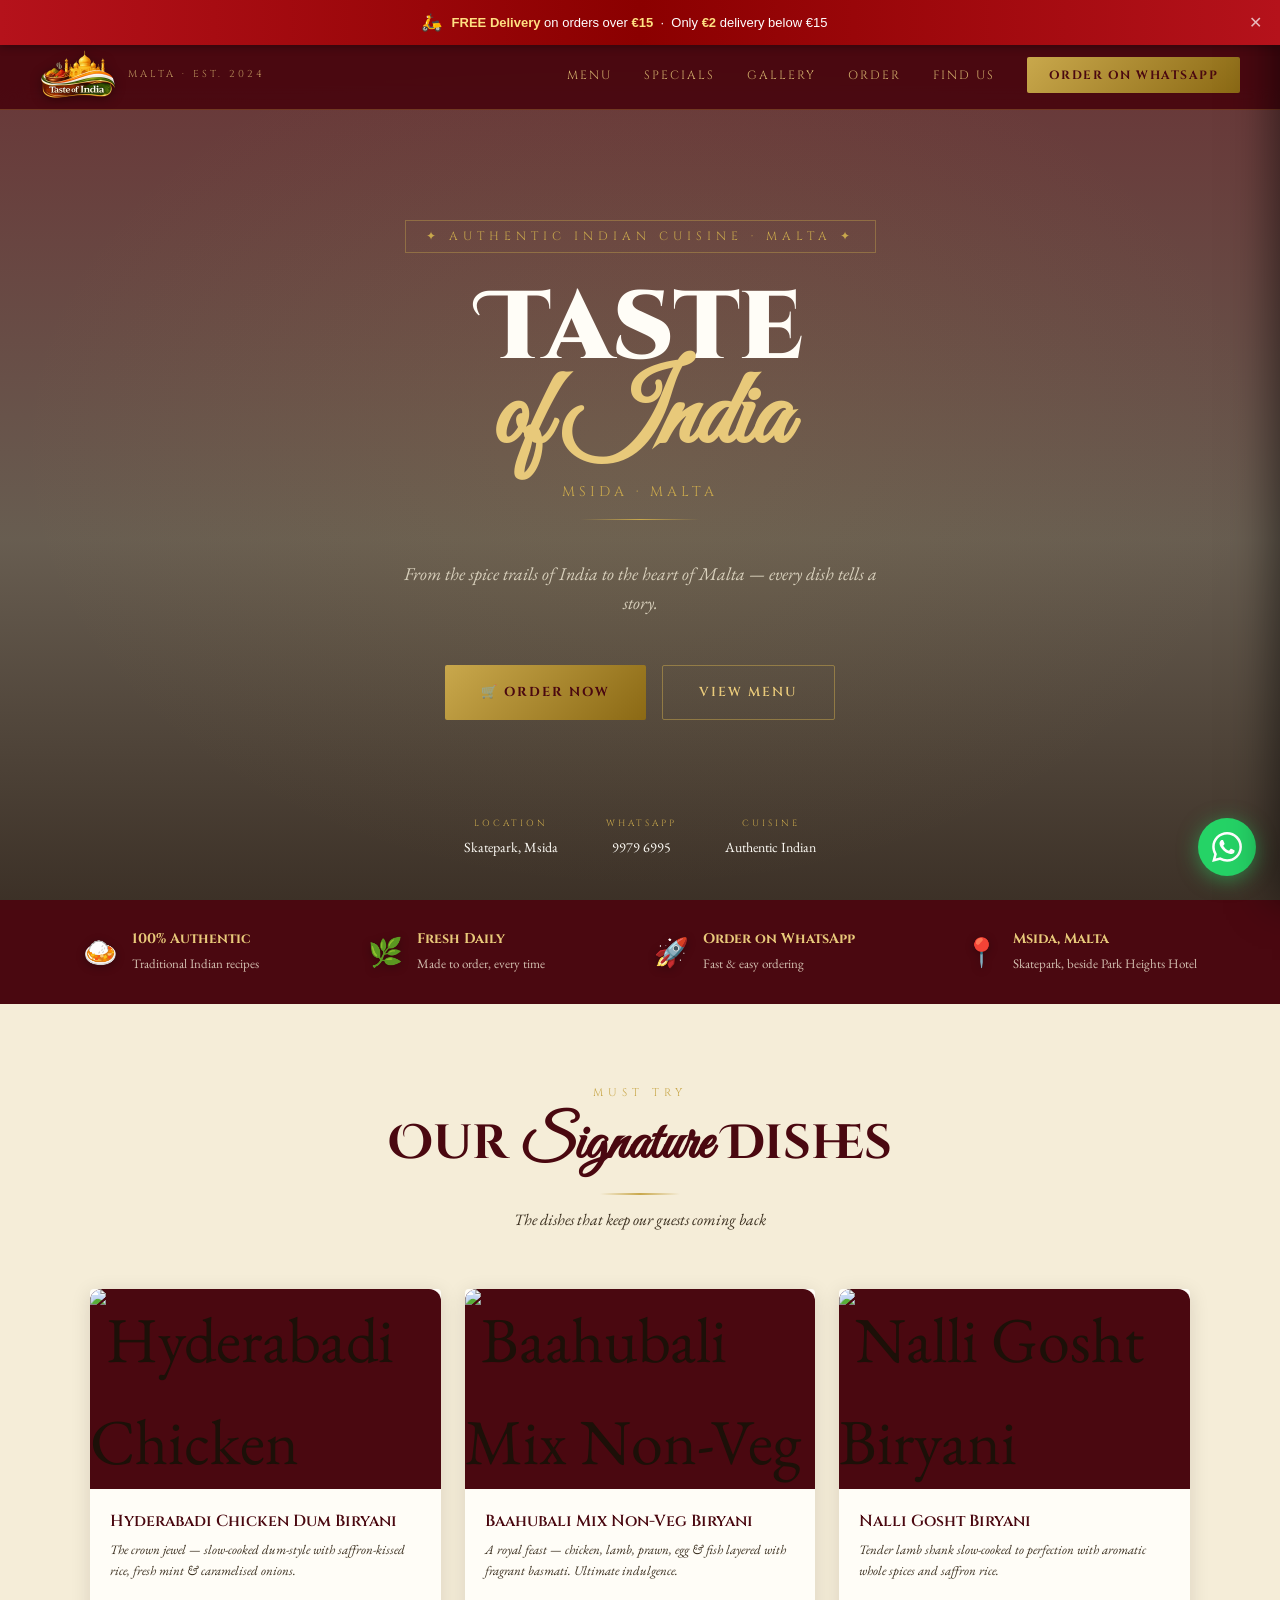
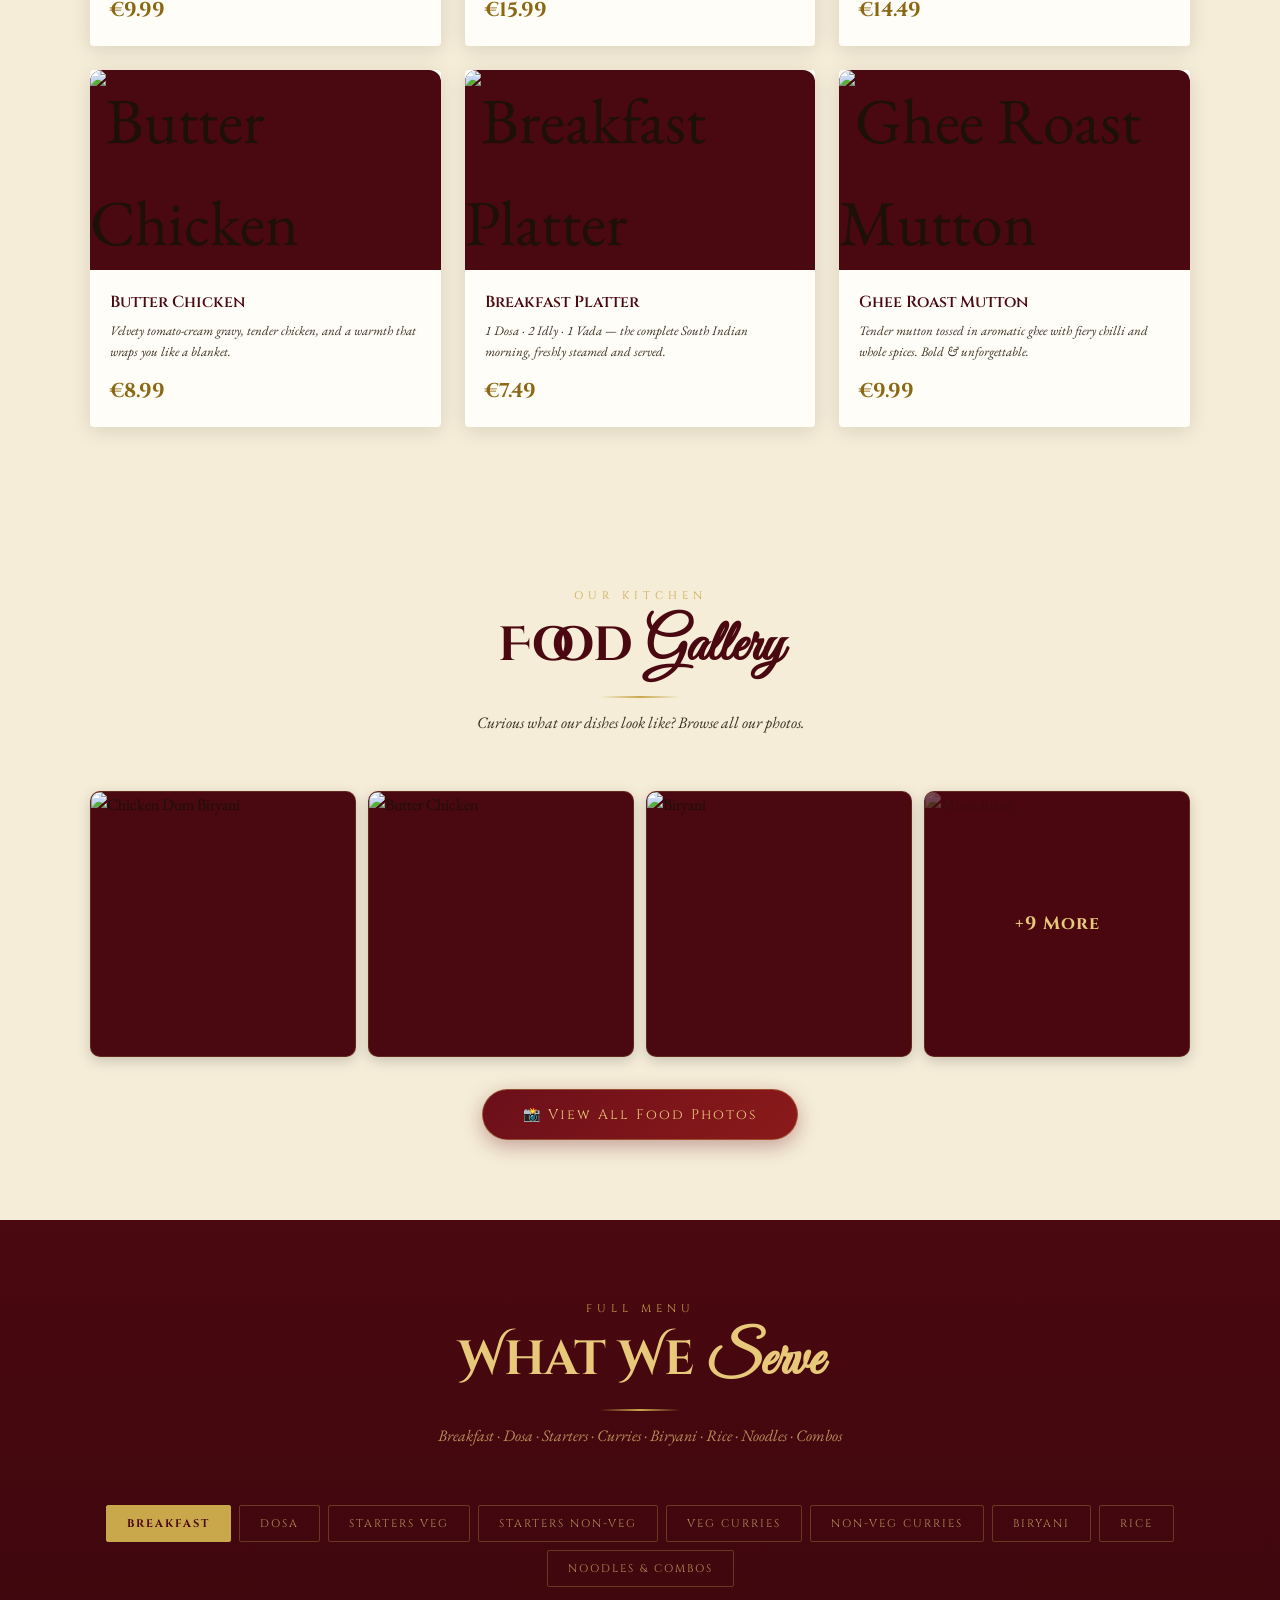
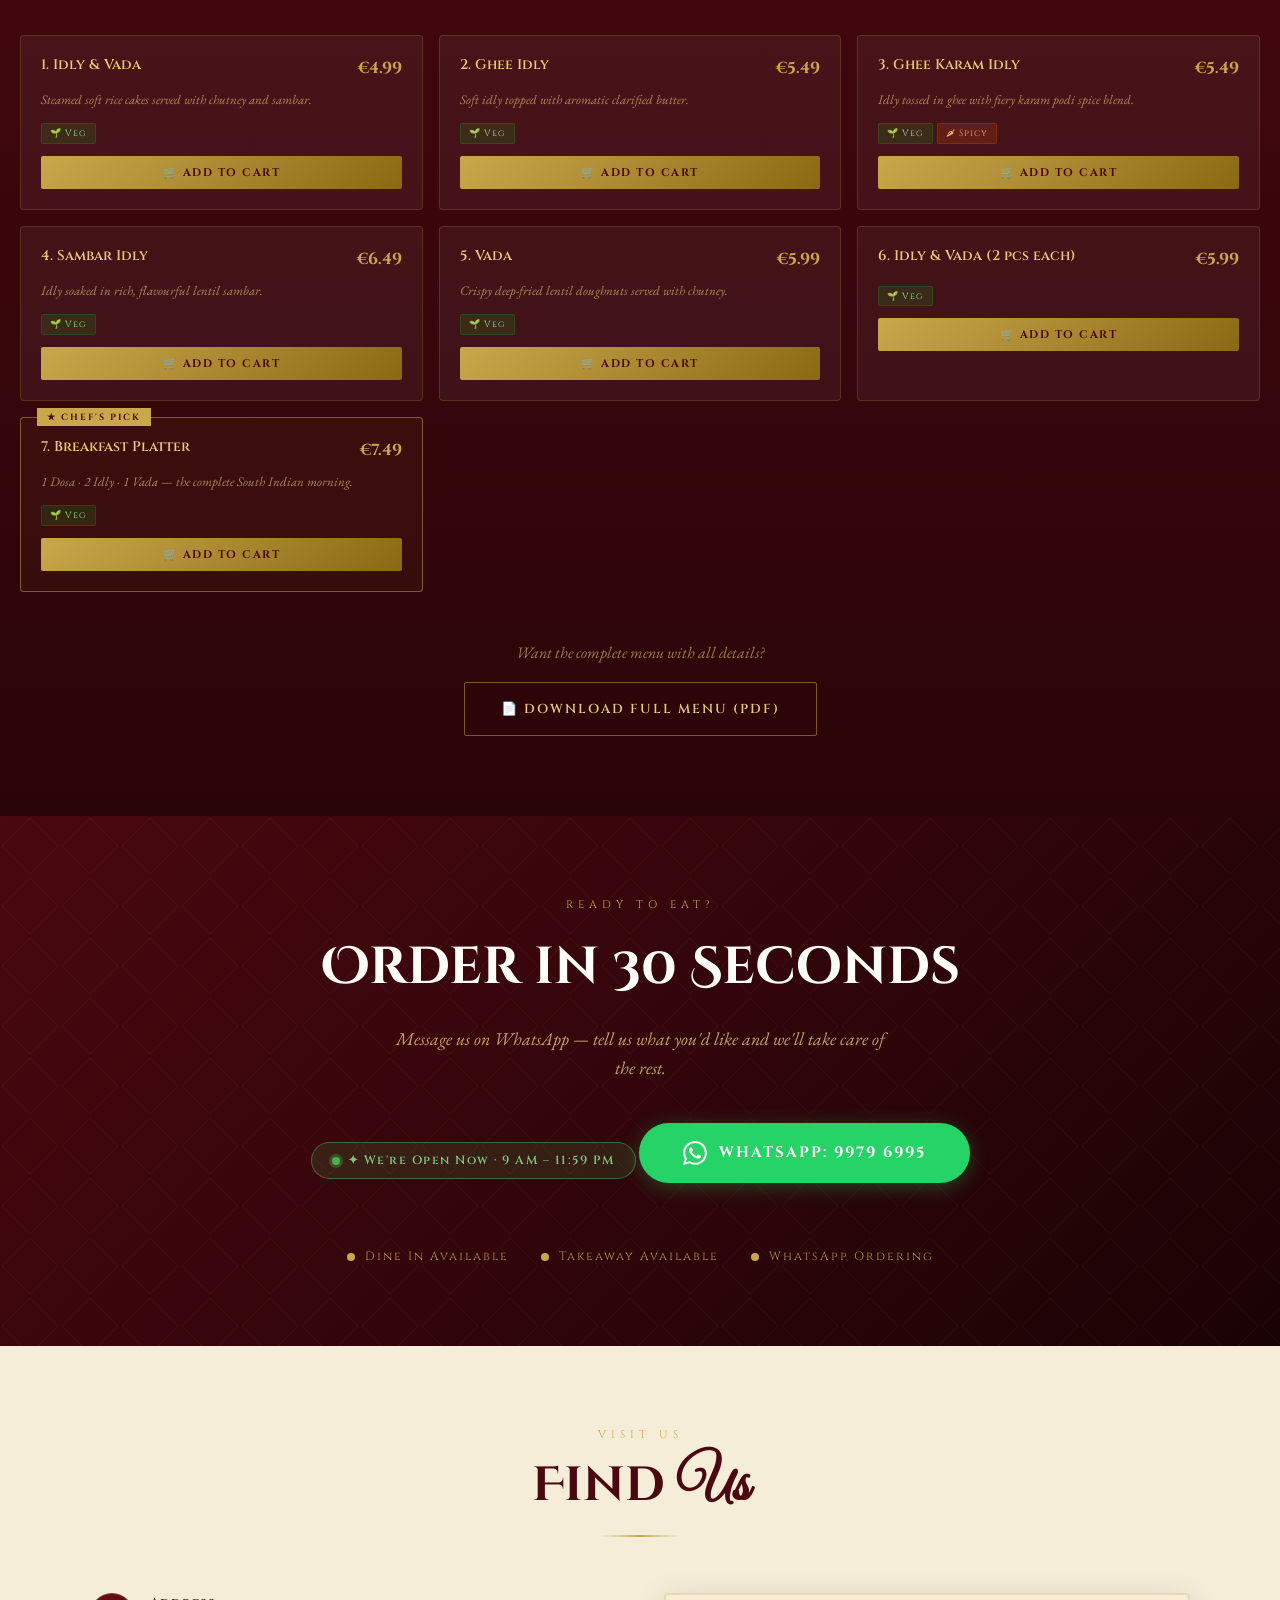
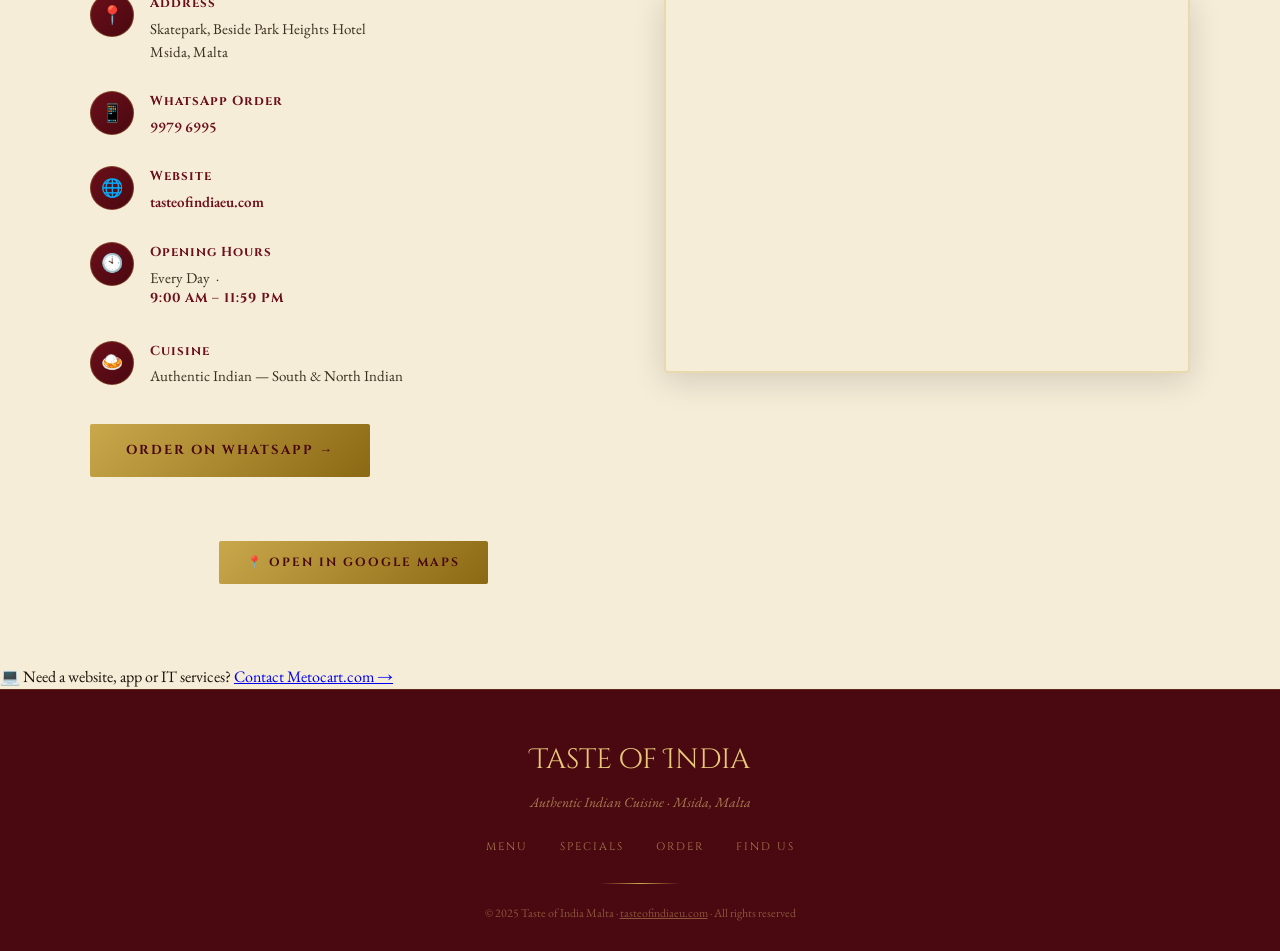
==== commit 689b4d87: "Rename inde.html to index.html" ====
--- a/index.html
+++ b/index.html
@@ -817,6 +817,14 @@
   </div>
 </section>
 
+<!-- IT Services Strip -->
+<div class="it-strip">
+  <span class="it-strip-text">💻 Need a website, app or IT services?</span>
+  <a href="https://wa.me/916302227343?text=Hello%21%20I%20need%20IT%20services." target="_blank" rel="noopener noreferrer" class="it-strip-btn">
+    Contact Metocart.com →
+  </a>
+</div>
+
 <!-- ══════════════════════════════════════
      FOOTER
 ══════════════════════════════════════ -->
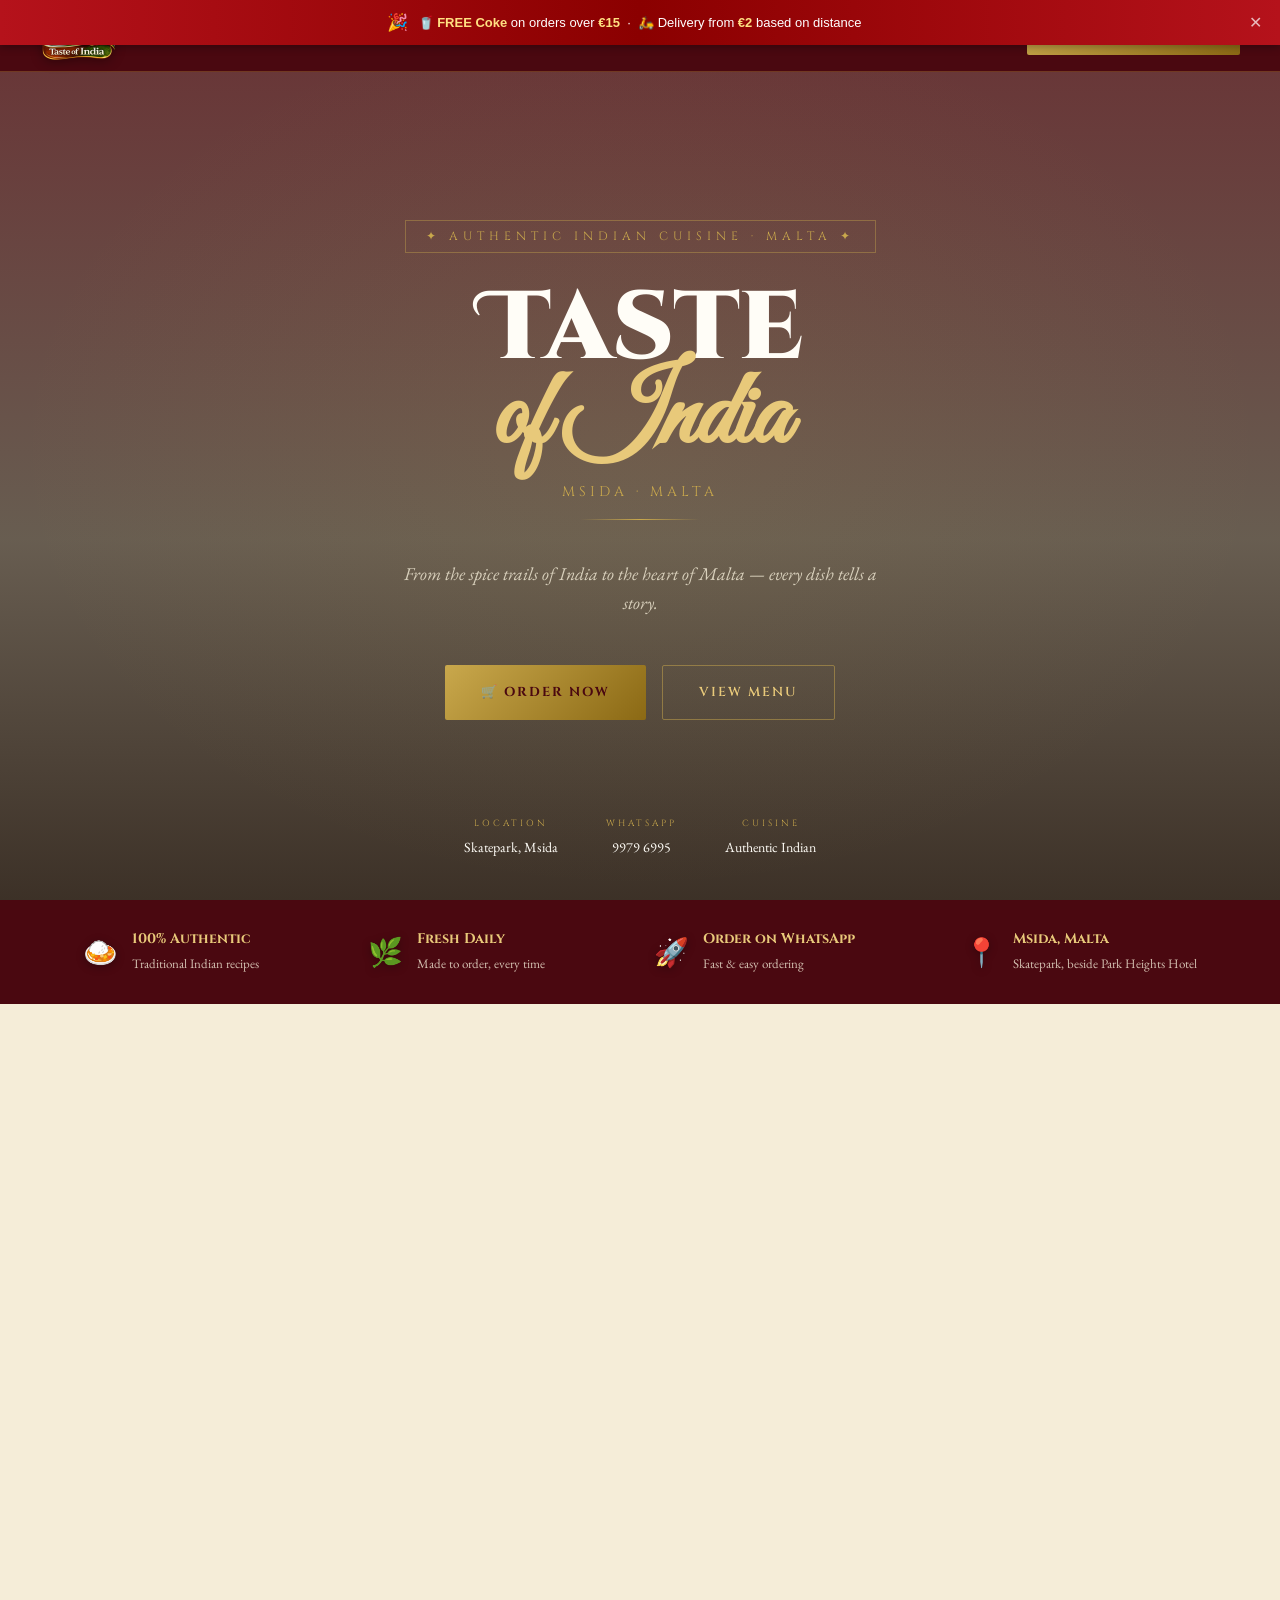
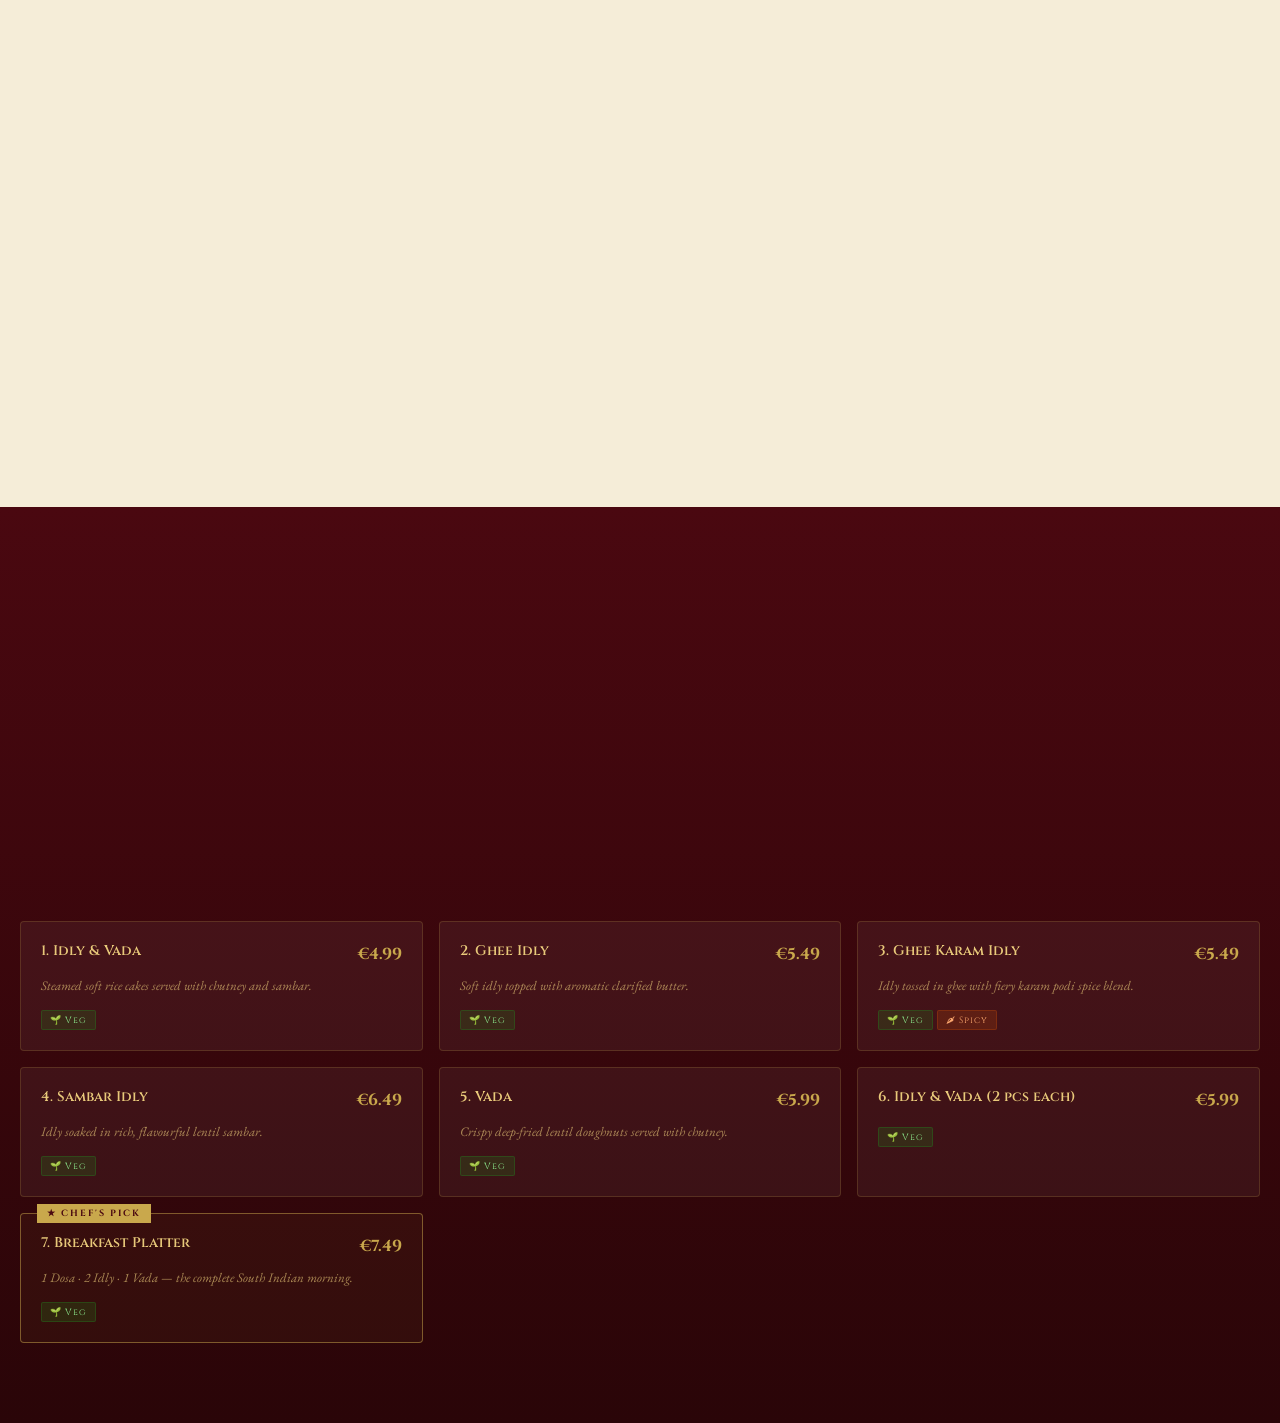
==== commit 2fe07bf5: "Update fmt.Println message from 'Hello' to 'Goodbye'" ====
--- a/index.html
+++ b/index.html
@@ -146,9 +146,9 @@
      OFFER BANNER
 ══════════════════════════════════════ -->
 <div class="offer-banner">
-  <span class="offer-banner-icon">🛵</span>
+  <span class="offer-banner-icon">🎉</span>
   <span class="offer-banner-text">
-    <strong>FREE Delivery</strong> on orders over <strong>€15</strong> &nbsp;·&nbsp; Only <strong>€2</strong> delivery below €15
+    🥤 <strong>FREE Coke</strong> on orders over <strong>€15</strong> &nbsp;·&nbsp; 🛵 Delivery from <strong>€2</strong> based on distance
   </span>
   <button class="offer-banner-close" aria-label="Close">✕</button>
 </div>
@@ -166,7 +166,6 @@
   <ul class="nav-links">
     <li><a href="#menu">Menu</a></li>
     <li><a href="#specials">Specials</a></li>
-    <li><a href="#gallery">Gallery</a></li>
     <li><a href="#order">Order</a></li>
     <li><a href="#contact">Find Us</a></li>
     <li><a href="#order" class="nav-order-btn" data-wa="Hello! I'd like to order from Taste of India, Malta 🍛">Order on WhatsApp</a></li>
@@ -180,7 +179,6 @@
 <div class="mobile-nav">
   <a href="#menu">Menu</a>
   <a href="#specials">Specials</a>
-  <a href="#gallery">Gallery</a>
   <a href="#order">Order</a>
   <a href="#contact">Find Us</a>
   <a href="#order" class="mob-order-btn" data-wa="Hello! I'd like to order from Taste of India, Malta 🍛">Order on WhatsApp</a>
@@ -270,9 +268,7 @@
     <div class="specials-grid">
 
       <div class="special-card reveal">
-        <div class="special-card-img">
-          <img src="https://raw.githubusercontent.com/mohdsmrkhan99-hub/Tasteofindiaeu/main/Images/chicken-dum-biryani.jpg" alt="Hyderabadi Chicken Dum Biryani" loading="lazy">
-        </div>
+        <div class="special-card-img">🍗</div>
         <div class="special-card-body">
           <div class="special-card-name">Hyderabadi Chicken Dum Biryani</div>
           <div class="special-card-desc">The crown jewel — slow-cooked dum-style with saffron-kissed rice, fresh mint & caramelised onions.</div>
@@ -281,9 +277,7 @@
       </div>
 
       <div class="special-card reveal">
-        <div class="special-card-img">
-          <img src="https://raw.githubusercontent.com/mohdsmrkhan99-hub/Tasteofindiaeu/main/Images/biryani-flyover.jpg" alt="Baahubali Mix Non-Veg Biryani" loading="lazy">
-        </div>
+        <div class="special-card-img">🦐</div>
         <div class="special-card-body">
           <div class="special-card-name">Baahubali Mix Non-Veg Biryani</div>
           <div class="special-card-desc">A royal feast — chicken, lamb, prawn, egg &amp; fish layered with fragrant basmati. Ultimate indulgence.</div>
@@ -292,9 +286,7 @@
       </div>
 
       <div class="special-card reveal">
-        <div class="special-card-img">
-          <img src="https://raw.githubusercontent.com/mohdsmrkhan99-hub/Tasteofindiaeu/main/Images/lamb-rice-bowl.jpg" alt="Nalli Gosht Biryani" loading="lazy">
-        </div>
+        <div class="special-card-img">🧆</div>
         <div class="special-card-body">
           <div class="special-card-name">Nalli Gosht Biryani</div>
           <div class="special-card-desc">Tender lamb shank slow-cooked to perfection with aromatic whole spices and saffron rice.</div>
@@ -303,9 +295,7 @@
       </div>
 
       <div class="special-card reveal">
-        <div class="special-card-img">
-          <img src="https://raw.githubusercontent.com/mohdsmrkhan99-hub/Tasteofindiaeu/main/Images/butter-chicken.jpg" alt="Butter Chicken" loading="lazy">
-        </div>
+        <div class="special-card-img">🥘</div>
         <div class="special-card-body">
           <div class="special-card-name">Butter Chicken</div>
           <div class="special-card-desc">Velvety tomato-cream gravy, tender chicken, and a warmth that wraps you like a blanket.</div>
@@ -314,9 +304,7 @@
       </div>
 
       <div class="special-card reveal">
-        <div class="special-card-img">
-          <img src="https://raw.githubusercontent.com/mohdsmrkhan99-hub/Tasteofindiaeu/main/Images/idly-sambar.jpg" alt="Breakfast Platter" loading="lazy">
-        </div>
+        <div class="special-card-img">🫓</div>
         <div class="special-card-body">
           <div class="special-card-name">Breakfast Platter</div>
           <div class="special-card-desc">1 Dosa · 2 Idly · 1 Vada — the complete South Indian morning, freshly steamed and served.</div>
@@ -325,9 +313,7 @@
       </div>
 
       <div class="special-card reveal">
-        <div class="special-card-img">
-          <img src="https://raw.githubusercontent.com/mohdsmrkhan99-hub/Tasteofindiaeu/main/Images/beef-hyderabadi.jpg" alt="Ghee Roast Mutton" loading="lazy">
-        </div>
+        <div class="special-card-img">🦞</div>
         <div class="special-card-body">
           <div class="special-card-name">Ghee Roast Mutton</div>
           <div class="special-card-desc">Tender mutton tossed in aromatic ghee with fiery chilli and whole spices. Bold &amp; unforgettable.</div>
@@ -338,120 +324,6 @@
     </div>
   </div>
 </section>
-
-<!-- ══════════════════════════════════════
-     GALLERY TEASER (always visible)
-══════════════════════════════════════ -->
-<section id="gallery" class="section section-cream">
-  <div class="container">
-    <div class="section-header reveal">
-      <span class="section-eyebrow">Our Kitchen</span>
-      <h2 class="section-title">Food <em>Gallery</em></h2>
-      <div class="section-line"></div>
-      <p class="section-subtitle">Curious what our dishes look like? Browse all our photos.</p>
-    </div>
-
-    <!-- 4 preview thumbnails -->
-    <div class="gallery-preview reveal">
-      <div class="gallery-thumb">
-        <img src="https://raw.githubusercontent.com/mohdsmrkhan99-hub/Tasteofindiaeu/main/Images/chicken-dum-biryani.jpg" alt="Chicken Dum Biryani" loading="lazy">
-      </div>
-      <div class="gallery-thumb">
-        <img src="https://raw.githubusercontent.com/mohdsmrkhan99-hub/Tasteofindiaeu/main/Images/butter-chicken.jpg" alt="Butter Chicken" loading="lazy">
-      </div>
-      <div class="gallery-thumb">
-        <img src="https://raw.githubusercontent.com/mohdsmrkhan99-hub/Tasteofindiaeu/main/Images/biryani-flyover.jpg" alt="Biryani" loading="lazy">
-      </div>
-      <div class="gallery-thumb gallery-thumb-more">
-        <img src="https://raw.githubusercontent.com/mohdsmrkhan99-hub/Tasteofindiaeu/main/Images/lamb-rice-bowl.jpg" alt="More dishes" loading="lazy">
-        <div class="gallery-thumb-overlay">+9 More</div>
-      </div>
-    </div>
-
-    <div style="text-align:center;margin-top:32px;">
-      <button class="btn-gallery-open reveal" id="openGalleryBtn">
-        📸 View All Food Photos
-      </button>
-    </div>
-  </div>
-</section>
-
-<!-- ══════════════════════════════════════
-     FULL GALLERY MODAL
-══════════════════════════════════════ -->
-<div class="gallery-modal-overlay" id="galleryModal">
-  <div class="gallery-modal">
-    <div class="gallery-modal-header">
-      <span class="gallery-modal-title">🍛 Our Food Gallery</span>
-      <button class="gallery-modal-close" id="closeGalleryBtn" aria-label="Close">✕</button>
-    </div>
-    <div class="gallery-modal-grid">
-      <div class="gallery-item" data-src="https://raw.githubusercontent.com/mohdsmrkhan99-hub/Tasteofindiaeu/main/Images/chicken-dum-biryani.jpg" data-caption="Chicken Dum Biryani">
-        <img src="https://raw.githubusercontent.com/mohdsmrkhan99-hub/Tasteofindiaeu/main/Images/chicken-dum-biryani.jpg" alt="Chicken Dum Biryani" loading="lazy">
-        <div class="gallery-overlay"><span>View</span></div>
-      </div>
-      <div class="gallery-item" data-src="https://raw.githubusercontent.com/mohdsmrkhan99-hub/Tasteofindiaeu/main/Images/biryani-flyover.jpg" data-caption="Biryani Flyover Rice">
-        <img src="https://raw.githubusercontent.com/mohdsmrkhan99-hub/Tasteofindiaeu/main/Images/biryani-flyover.jpg" alt="Biryani" loading="lazy">
-        <div class="gallery-overlay"><span>View</span></div>
-      </div>
-      <div class="gallery-item" data-src="https://raw.githubusercontent.com/mohdsmrkhan99-hub/Tasteofindiaeu/main/Images/butter-chicken.jpg" data-caption="Butter Chicken">
-        <img src="https://raw.githubusercontent.com/mohdsmrkhan99-hub/Tasteofindiaeu/main/Images/butter-chicken.jpg" alt="Butter Chicken" loading="lazy">
-        <div class="gallery-overlay"><span>View</span></div>
-      </div>
-      <div class="gallery-item" data-src="https://raw.githubusercontent.com/mohdsmrkhan99-hub/Tasteofindiaeu/main/Images/beef-hyderabadi.jpg" data-caption="Beef Hyderabadi">
-        <img src="https://raw.githubusercontent.com/mohdsmrkhan99-hub/Tasteofindiaeu/main/Images/beef-hyderabadi.jpg" alt="Beef Hyderabadi" loading="lazy">
-        <div class="gallery-overlay"><span>View</span></div>
-      </div>
-      <div class="gallery-item" data-src="https://raw.githubusercontent.com/mohdsmrkhan99-hub/Tasteofindiaeu/main/Images/chicken-fried-rice.jpg" data-caption="Chicken Fried Rice">
-        <img src="https://raw.githubusercontent.com/mohdsmrkhan99-hub/Tasteofindiaeu/main/Images/chicken-fried-rice.jpg" alt="Chicken Fried Rice" loading="lazy">
-        <div class="gallery-overlay"><span>View</span></div>
-      </div>
-      <div class="gallery-item" data-src="https://raw.githubusercontent.com/mohdsmrkhan99-hub/Tasteofindiaeu/main/Images/chicken-tikka-rice.jpg" data-caption="Chicken Tikka Rice">
-        <img src="https://raw.githubusercontent.com/mohdsmrkhan99-hub/Tasteofindiaeu/main/Images/chicken-tikka-rice.jpg" alt="Chicken Tikka Rice" loading="lazy">
-        <div class="gallery-overlay"><span>View</span></div>
-      </div>
-      <div class="gallery-item" data-src="https://raw.githubusercontent.com/mohdsmrkhan99-hub/Tasteofindiaeu/main/Images/egg-fried-rice.jpg" data-caption="Egg Fried Rice">
-        <img src="https://raw.githubusercontent.com/mohdsmrkhan99-hub/Tasteofindiaeu/main/Images/egg-fried-rice.jpg" alt="Egg Fried Rice" loading="lazy">
-        <div class="gallery-overlay"><span>View</span></div>
-      </div>
-      <div class="gallery-item" data-src="https://raw.githubusercontent.com/mohdsmrkhan99-hub/Tasteofindiaeu/main/Images/idly-sambar.jpg" data-caption="Idly Sambar">
-        <img src="https://raw.githubusercontent.com/mohdsmrkhan99-hub/Tasteofindiaeu/main/Images/idly-sambar.jpg" alt="Idly Sambar" loading="lazy">
-        <div class="gallery-overlay"><span>View</span></div>
-      </div>
-      <div class="gallery-item" data-src="https://raw.githubusercontent.com/mohdsmrkhan99-hub/Tasteofindiaeu/main/Images/idly.jpg" data-caption="Idly">
-        <img src="https://raw.githubusercontent.com/mohdsmrkhan99-hub/Tasteofindiaeu/main/Images/idly.jpg" alt="Idly" loading="lazy">
-        <div class="gallery-overlay"><span>View</span></div>
-      </div>
-      <div class="gallery-item" data-src="https://raw.githubusercontent.com/mohdsmrkhan99-hub/Tasteofindiaeu/main/Images/lamb-rice-bowl.jpg" data-caption="Lamb Rice Bowl">
-        <img src="https://raw.githubusercontent.com/mohdsmrkhan99-hub/Tasteofindiaeu/main/Images/lamb-rice-bowl.jpg" alt="Lamb Rice Bowl" loading="lazy">
-        <div class="gallery-overlay"><span>View</span></div>
-      </div>
-      <div class="gallery-item" data-src="https://raw.githubusercontent.com/mohdsmrkhan99-hub/Tasteofindiaeu/main/Images/palak-paneer.jpg" data-caption="Palak Paneer">
-        <img src="https://raw.githubusercontent.com/mohdsmrkhan99-hub/Tasteofindiaeu/main/Images/palak-paneer.jpg" alt="Palak Paneer" loading="lazy">
-        <div class="gallery-overlay"><span>View</span></div>
-      </div>
-      <div class="gallery-item" data-src="https://raw.githubusercontent.com/mohdsmrkhan99-hub/Tasteofindiaeu/main/Images/tomato-rice.jpg" data-caption="Tomato Rice">
-        <img src="https://raw.githubusercontent.com/mohdsmrkhan99-hub/Tasteofindiaeu/main/Images/tomato-rice.jpg" alt="Tomato Rice" loading="lazy">
-        <div class="gallery-overlay"><span>View</span></div>
-      </div>
-      <div class="gallery-item" data-src="https://raw.githubusercontent.com/mohdsmrkhan99-hub/Tasteofindiaeu/main/Images/veg-fried-rice.jpg" data-caption="Veg Fried Rice">
-        <img src="https://raw.githubusercontent.com/mohdsmrkhan99-hub/Tasteofindiaeu/main/Images/veg-fried-rice.jpg" alt="Veg Fried Rice" loading="lazy">
-        <div class="gallery-overlay"><span>View</span></div>
-      </div>
-    </div>
-  </div>
-</div>
-
-<!-- Lightbox (full image view inside gallery) -->
-<div class="gallery-lightbox" id="galleryLightbox">
-  <button class="lightbox-close" id="lightboxClose" aria-label="Close">✕</button>
-  <button class="lightbox-prev" id="lightboxPrev" aria-label="Previous">&#8249;</button>
-  <button class="lightbox-next" id="lightboxNext" aria-label="Next">&#8250;</button>
-  <div class="lightbox-content">
-    <img src="" alt="" id="lightboxImg">
-    <div class="lightbox-caption" id="lightboxCaption"></div>
-  </div>
-</div>
 
 <!-- ══════════════════════════════════════
      MENU
@@ -566,291 +438,4 @@
         <div class="menu-card"><div class="menu-card-header"><span class="menu-card-name">5. Paneer 65</span><span class="menu-card-price">€8.99</span></div><span class="menu-card-tag tag-veg">🌱 Veg</span></div>
         <div class="menu-card"><div class="menu-card-header"><span class="menu-card-name">6. Paneer Pakora</span><span class="menu-card-price">€8.99</span></div><span class="menu-card-tag tag-veg">🌱 Veg</span></div>
         <div class="menu-card"><div class="menu-card-header"><span class="menu-card-name">7. Gobi Manchurian</span><span class="menu-card-price">€7.99</span></div><span class="menu-card-tag tag-veg">🌱 Veg</span></div>
-        <div class="menu-card"><div class="menu-card-header"><span class="menu-card-name">8. Gobi 65</span><span class="menu-card-price">€7.99</span></div><span class="menu-card-tag tag-veg">🌱 Veg</span></div>
-      </div>
-    </div>
-
-    <!-- ■ STARTERS NON-VEG -->
-    <div id="tab-starters-nonveg" class="menu-category">
-      <div class="menu-grid">
-        <div class="menu-card featured"><div class="menu-card-header"><span class="menu-card-name">1. Chicken 65</span><span class="menu-card-price">€7.99</span></div><div class="menu-card-desc">Crispy fried chicken with curry leaves & spices.</div><span class="menu-card-tag tag-nonveg">🍖 Non-Veg</span></div>
-        <div class="menu-card"><div class="menu-card-header"><span class="menu-card-name">2. Chicken Manchurian</span><span class="menu-card-price">€8.99</span></div><span class="menu-card-tag tag-nonveg">🍖 Non-Veg</span></div>
-        <div class="menu-card"><div class="menu-card-header"><span class="menu-card-name">3. Chilli Chicken</span><span class="menu-card-price">€8.99</span></div><span class="menu-card-tag tag-nonveg">🍖 Non-Veg</span><span class="menu-card-tag tag-spicy">🌶 Spicy</span></div>
-        <div class="menu-card"><div class="menu-card-header"><span class="menu-card-name">4. Chicken Wings</span><span class="menu-card-price">€7.99</span></div><span class="menu-card-tag tag-nonveg">🍖 Non-Veg</span></div>
-        <div class="menu-card"><div class="menu-card-header"><span class="menu-card-name">5. Chicken Nuggets</span><span class="menu-card-price">€8.99</span></div><span class="menu-card-tag tag-nonveg">🍖 Non-Veg</span></div>
-        <div class="menu-card"><div class="menu-card-header"><span class="menu-card-name">6. Chicken Drumsticks</span><span class="menu-card-price">€8.99</span></div><span class="menu-card-tag tag-nonveg">🍖 Non-Veg</span></div>
-        <div class="menu-card"><div class="menu-card-header"><span class="menu-card-name">7. Chicken Lollipop</span><span class="menu-card-price">€8.99</span></div><span class="menu-card-tag tag-nonveg">🍖 Non-Veg</span></div>
-        <div class="menu-card featured"><div class="menu-card-header"><span class="menu-card-name">8. Ghee Roast Mutton</span><span class="menu-card-price">€9.99</span></div><div class="menu-card-desc">Tender mutton in aromatic ghee with chilli & spices.</div><span class="menu-card-tag tag-nonveg">🍖 Non-Veg</span></div>
-        <div class="menu-card"><div class="menu-card-header"><span class="menu-card-name">9. Mutton Vepudu (Garlic Mutton)</span><span class="menu-card-price">€9.99</span></div><span class="menu-card-tag tag-nonveg">🍖 Non-Veg</span></div>
-        <div class="menu-card"><div class="menu-card-header"><span class="menu-card-name">10. Loose Prawns</span><span class="menu-card-price">€10.99</span></div><span class="menu-card-tag tag-nonveg">🍖 Non-Veg</span></div>
-        <div class="menu-card"><div class="menu-card-header"><span class="menu-card-name">11. Butter Garlic Prawns</span><span class="menu-card-price">€10.99</span></div><span class="menu-card-tag tag-nonveg">🍖 Non-Veg</span></div>
-        <div class="menu-card"><div class="menu-card-header"><span class="menu-card-name">12. Devil Prawns</span><span class="menu-card-price">€10.99</span></div><span class="menu-card-tag tag-nonveg">🍖 Non-Veg</span><span class="menu-card-tag tag-spicy">🌶 Spicy</span></div>
-        <div class="menu-card"><div class="menu-card-header"><span class="menu-card-name">13. Chilli Prawns</span><span class="menu-card-price">€10.99</span></div><span class="menu-card-tag tag-nonveg">🍖 Non-Veg</span><span class="menu-card-tag tag-spicy">🌶 Spicy</span></div>
-      </div>
-    </div>
-
-    <!-- ■ VEG CURRIES -->
-    <div id="tab-curries-veg" class="menu-category">
-      <div class="menu-grid">
-        <div class="menu-card"><div class="menu-card-header"><span class="menu-card-name">1. Dal Tadka</span><span class="menu-card-price">€6.99</span></div><div class="menu-card-desc">Lentils tempered with garlic, cumin and butter.</div><span class="menu-card-tag tag-veg">🌱 Veg</span></div>
-        <div class="menu-card"><div class="menu-card-header"><span class="menu-card-name">2. Dal Fry</span><span class="menu-card-price">€6.99</span></div><span class="menu-card-tag tag-veg">🌱 Veg</span></div>
-        <div class="menu-card"><div class="menu-card-header"><span class="menu-card-name">3. Mix Veg Curry</span><span class="menu-card-price">€7.99</span></div><span class="menu-card-tag tag-veg">🌱 Veg</span></div>
-        <div class="menu-card"><div class="menu-card-header"><span class="menu-card-name">4. Veg Kolhapuri</span><span class="menu-card-price">€7.99</span></div><span class="menu-card-tag tag-veg">🌱 Veg</span><span class="menu-card-tag tag-spicy">🌶 Spicy</span></div>
-        <div class="menu-card"><div class="menu-card-header"><span class="menu-card-name">5. Veg Kadai</span><span class="menu-card-price">€7.99</span></div><span class="menu-card-tag tag-veg">🌱 Veg</span></div>
-        <div class="menu-card featured"><div class="menu-card-header"><span class="menu-card-name">6. Paneer Butter Curry</span><span class="menu-card-price">€8.49</span></div><div class="menu-card-desc">Creamy tomato-butter gravy with soft paneer.</div><span class="menu-card-tag tag-veg">🌱 Veg</span></div>
-        <div class="menu-card"><div class="menu-card-header"><span class="menu-card-name">7. Paneer Tikka Masala</span><span class="menu-card-price">€8.49</span></div><span class="menu-card-tag tag-veg">🌱 Veg</span></div>
-        <div class="menu-card"><div class="menu-card-header"><span class="menu-card-name">8. Paneer Butter Masala</span><span class="menu-card-price">€8.49</span></div><span class="menu-card-tag tag-veg">🌱 Veg</span></div>
-        <div class="menu-card"><div class="menu-card-header"><span class="menu-card-name">9. Kadai Paneer</span><span class="menu-card-price">€8.49</span></div><span class="menu-card-tag tag-veg">🌱 Veg</span></div>
-        <div class="menu-card"><div class="menu-card-header"><span class="menu-card-name">10. Paneer Do Pyaza</span><span class="menu-card-price">€8.49</span></div><span class="menu-card-tag tag-veg">🌱 Veg</span></div>
-      </div>
-    </div>
-
-    <!-- ■ NON-VEG CURRIES -->
-    <div id="tab-curries-nonveg" class="menu-category">
-      <div class="menu-grid">
-        <div class="menu-card"><div class="menu-card-header"><span class="menu-card-name">1. Chicken Kolhapuri</span><span class="menu-card-price">€8.99</span></div><span class="menu-card-tag tag-nonveg">🍖 Non-Veg</span><span class="menu-card-tag tag-spicy">🌶 Spicy</span></div>
-        <div class="menu-card"><div class="menu-card-header"><span class="menu-card-name">2. Chicken Tikka Masala</span><span class="menu-card-price">€8.99</span></div><span class="menu-card-tag tag-nonveg">🍖 Non-Veg</span></div>
-        <div class="menu-card featured"><div class="menu-card-header"><span class="menu-card-name">3. Butter Chicken</span><span class="menu-card-price">€8.99</span></div><div class="menu-card-desc">Velvety tomato-cream gravy with tender chicken.</div><span class="menu-card-tag tag-nonveg">🍖 Non-Veg</span></div>
-        <div class="menu-card"><div class="menu-card-header"><span class="menu-card-name">4. Chicken Korma</span><span class="menu-card-price">€8.99</span></div><span class="menu-card-tag tag-nonveg">🍖 Non-Veg</span></div>
-        <div class="menu-card"><div class="menu-card-header"><span class="menu-card-name">5. Hyderabadi Chicken (Bone)</span><span class="menu-card-price">€8.99</span></div><span class="menu-card-tag tag-nonveg">🍖 Non-Veg</span><span class="menu-card-tag tag-spicy">🌶 Spicy</span></div>
-        <div class="menu-card"><div class="menu-card-header"><span class="menu-card-name">6. Kadai Chicken</span><span class="menu-card-price">€8.99</span></div><span class="menu-card-tag tag-nonveg">🍖 Non-Veg</span></div>
-        <div class="menu-card"><div class="menu-card-header"><span class="menu-card-name">7. Chicken Do Pyaza</span><span class="menu-card-price">€8.99</span></div><span class="menu-card-tag tag-nonveg">🍖 Non-Veg</span></div>
-        <div class="menu-card"><div class="menu-card-header"><span class="menu-card-name">8. Kodi Kura — Bone Spicy</span><span class="menu-card-price">€8.99</span></div><span class="menu-card-tag tag-nonveg">🍖 Non-Veg</span><span class="menu-card-tag tag-spicy">🌶 Spicy</span></div>
-        <div class="menu-card"><div class="menu-card-header"><span class="menu-card-name">9. Lamb Hyderabadi</span><span class="menu-card-price">€10.49</span></div><span class="menu-card-tag tag-nonveg">🍖 Non-Veg</span></div>
-        <div class="menu-card"><div class="menu-card-header"><span class="menu-card-name">10. Lamb Curry (Spicy)</span><span class="menu-card-price">€10.49</span></div><span class="menu-card-tag tag-nonveg">🍖 Non-Veg</span><span class="menu-card-tag tag-spicy">🌶 Spicy</span></div>
-        <div class="menu-card"><div class="menu-card-header"><span class="menu-card-name">11. Lamb Korma</span><span class="menu-card-price">€10.49</span></div><span class="menu-card-tag tag-nonveg">🍖 Non-Veg</span></div>
-        <div class="menu-card"><div class="menu-card-header"><span class="menu-card-name">12. Lamb Rogan Josh</span><span class="menu-card-price">€10.49</span></div><span class="menu-card-tag tag-nonveg">🍖 Non-Veg</span></div>
-        <div class="menu-card"><div class="menu-card-header"><span class="menu-card-name">13. Beef Curry (Spicy)</span><span class="menu-card-price">€10.49</span></div><span class="menu-card-tag tag-nonveg">🍖 Non-Veg</span><span class="menu-card-tag tag-spicy">🌶 Spicy</span></div>
-        <div class="menu-card"><div class="menu-card-header"><span class="menu-card-name">14. Beef Korma</span><span class="menu-card-price">€10.49</span></div><span class="menu-card-tag tag-nonveg">🍖 Non-Veg</span></div>
-        <div class="menu-card"><div class="menu-card-header"><span class="menu-card-name">15. Beef Rogan Josh</span><span class="menu-card-price">€10.49</span></div><span class="menu-card-tag tag-nonveg">🍖 Non-Veg</span></div>
-        <div class="menu-card"><div class="menu-card-header"><span class="menu-card-name">16. Beef Nadas</span><span class="menu-card-price">€10.49</span></div><span class="menu-card-tag tag-nonveg">🍖 Non-Veg</span></div>
-        <div class="menu-card"><div class="menu-card-header"><span class="menu-card-name">17. Prawn Masala</span><span class="menu-card-price">€10.99</span></div><span class="menu-card-tag tag-nonveg">🍖 Non-Veg</span></div>
-        <div class="menu-card"><div class="menu-card-header"><span class="menu-card-name">18. Prawn Curry</span><span class="menu-card-price">€10.99</span></div><span class="menu-card-tag tag-nonveg">🍖 Non-Veg</span></div>
-        <div class="menu-card"><div class="menu-card-header"><span class="menu-card-name">19. Fish Curry (Chepala Pulusu)</span><span class="menu-card-price">€10.99</span></div><div class="menu-card-desc">Tamarind fish curry — a South Indian classic.</div><span class="menu-card-tag tag-nonveg">🍖 Non-Veg</span></div>
-        <div class="menu-card"><div class="menu-card-header"><span class="menu-card-name">20. Fish Masala</span><span class="menu-card-price">€10.99</span></div><span class="menu-card-tag tag-nonveg">🍖 Non-Veg</span></div>
-      </div>
-    </div>
-
-    <!-- ■ BIRYANI -->
-    <div id="tab-biryani" class="menu-category">
-      <div class="menu-grid">
-        <div class="menu-card featured"><div class="menu-card-header"><span class="menu-card-name">1. Hyderabadi Chicken Dum Biryani</span><span class="menu-card-price">€9.99</span></div><div class="menu-card-desc">The crown jewel — slow-cooked dum-style with saffron-kissed rice.</div><span class="menu-card-tag tag-nonveg">🍖 Non-Veg</span></div>
-        <div class="menu-card"><div class="menu-card-header"><span class="menu-card-name">2. Chicken Fry Piece Biryani</span><span class="menu-card-price">€9.99</span></div><span class="menu-card-tag tag-nonveg">🍖 Non-Veg</span></div>
-        <div class="menu-card"><div class="menu-card-header"><span class="menu-card-name">3. Chicken Boneless Biryani</span><span class="menu-card-price">€9.99</span></div><span class="menu-card-tag tag-nonveg">🍖 Non-Veg</span></div>
-        <div class="menu-card"><div class="menu-card-header"><span class="menu-card-name">4. Chicken Fry Piece (Bone)</span><span class="menu-card-price">€9.99</span></div><span class="menu-card-tag tag-nonveg">🍖 Non-Veg</span></div>
-        <div class="menu-card"><div class="menu-card-header"><span class="menu-card-name">5. Chicken Drumstick Biryani</span><span class="menu-card-price">€9.99</span></div><span class="menu-card-tag tag-nonveg">🍖 Non-Veg</span></div>
-        <div class="menu-card"><div class="menu-card-header"><span class="menu-card-name">6. Lamb Dum Biryani</span><span class="menu-card-price">€11.99</span></div><span class="menu-card-tag tag-nonveg">🍖 Non-Veg</span></div>
-        <div class="menu-card"><div class="menu-card-header"><span class="menu-card-name">7. Lamb Fry Piece Biryani</span><span class="menu-card-price">€11.99</span></div><span class="menu-card-tag tag-nonveg">🍖 Non-Veg</span></div>
-        <div class="menu-card featured"><div class="menu-card-header"><span class="menu-card-name">8. Nalli Gosht Biryani</span><span class="menu-card-price">€14.49</span></div><div class="menu-card-desc">Tender lamb shank slow-cooked to perfection.</div><span class="menu-card-tag tag-nonveg">🍖 Non-Veg</span></div>
-        <div class="menu-card featured"><div class="menu-card-header"><span class="menu-card-name">9. Baahubali Mix Non-Veg Biryani</span><span class="menu-card-price">€15.99</span></div><div class="menu-card-desc">A royal feast — the ultimate mixed non-veg biryani.</div><span class="menu-card-tag tag-nonveg">🍖 Non-Veg</span></div>
-        <div class="menu-card"><div class="menu-card-header"><span class="menu-card-name">10. Prawn Biryani</span><span class="menu-card-price">€12.49</span></div><span class="menu-card-tag tag-nonveg">🍖 Non-Veg</span></div>
-        <div class="menu-card"><div class="menu-card-header"><span class="menu-card-name">11. Fish Biryani</span><span class="menu-card-price">€11.99</span></div><span class="menu-card-tag tag-nonveg">🍖 Non-Veg</span></div>
-        <div class="menu-card"><div class="menu-card-header"><span class="menu-card-name">12. Egg Biryani</span><span class="menu-card-price">€8.99</span></div><span class="menu-card-tag tag-nonveg">🍖 Non-Veg</span></div>
-        <div class="menu-card"><div class="menu-card-header"><span class="menu-card-name">13. Veg Biryani</span><span class="menu-card-price">€8.49</span></div><span class="menu-card-tag tag-veg">🌱 Veg</span></div>
-        <div class="menu-card"><div class="menu-card-header"><span class="menu-card-name">14. Paneer Biryani</span><span class="menu-card-price">€8.99</span></div><span class="menu-card-tag tag-veg">🌱 Veg</span></div>
-      </div>
-    </div>
-
-    <!-- ■ RICE -->
-    <div id="tab-rice" class="menu-category">
-      <div class="menu-grid">
-        <div class="menu-card"><div class="menu-card-header"><span class="menu-card-name">1. Steam Rice</span><span class="menu-card-price">€3.99</span></div><span class="menu-card-tag tag-veg">🌱 Veg</span></div>
-        <div class="menu-card"><div class="menu-card-header"><span class="menu-card-name">2. Egg Fried Rice</span><span class="menu-card-price">€6.99</span></div><span class="menu-card-tag tag-nonveg">🍖 Non-Veg</span></div>
-        <div class="menu-card"><div class="menu-card-header"><span class="menu-card-name">3. Lemon Rice</span><span class="menu-card-price">€6.49</span></div><span class="menu-card-tag tag-veg">🌱 Veg</span></div>
-        <div class="menu-card"><div class="menu-card-header"><span class="menu-card-name">4. Jeera Rice</span><span class="menu-card-price">€5.99</span></div><span class="menu-card-tag tag-veg">🌱 Veg</span></div>
-        <div class="menu-card"><div class="menu-card-header"><span class="menu-card-name">5. Tomato Rice</span><span class="menu-card-price">€6.49</span></div><span class="menu-card-tag tag-veg">🌱 Veg</span></div>
-        <div class="menu-card"><div class="menu-card-header"><span class="menu-card-name">6. Curd Rice</span><span class="menu-card-price">€5.99</span></div><span class="menu-card-tag tag-veg">🌱 Veg</span></div>
-        <div class="menu-card"><div class="menu-card-header"><span class="menu-card-name">7. Veg Fried Rice</span><span class="menu-card-price">€7.99</span></div><span class="menu-card-tag tag-veg">🌱 Veg</span></div>
-        <div class="menu-card"><div class="menu-card-header"><span class="menu-card-name">8. Manchurian Fried Rice</span><span class="menu-card-price">€8.49</span></div><span class="menu-card-tag tag-veg">🌱 Veg</span></div>
-        <div class="menu-card"><div class="menu-card-header"><span class="menu-card-name">9. Chicken Fried Rice</span><span class="menu-card-price">€8.99</span></div><span class="menu-card-tag tag-nonveg">🍖 Non-Veg</span></div>
-        <div class="menu-card"><div class="menu-card-header"><span class="menu-card-name">10. Prawn Fried Rice</span><span class="menu-card-price">€9.99</span></div><span class="menu-card-tag tag-nonveg">🍖 Non-Veg</span></div>
-        <div class="menu-card featured"><div class="menu-card-header"><span class="menu-card-name">11. Mix Non-Veg Fried Rice</span><span class="menu-card-price">€11.99</span></div><div class="menu-card-desc">Egg, chicken, lamb &amp; prawn all in one bowl.</div><span class="menu-card-tag tag-nonveg">🍖 Non-Veg</span></div>
-        <div class="menu-card"><div class="menu-card-header"><span class="menu-card-name">12. Sambar Rice</span><span class="menu-card-price">€6.99</span></div><span class="menu-card-tag tag-veg">🌱 Veg</span></div>
-      </div>
-    </div>
-
-    <!-- ■ NOODLES & COMBOS -->
-    <div id="tab-noodles" class="menu-category">
-      <div style="margin-bottom: 32px;">
-        <h3 style="font-family:'Cinzel',serif;color:var(--gold);font-size:14px;letter-spacing:3px;text-align:center;margin-bottom:20px;">— NOODLES —</h3>
-        <div class="menu-grid">
-          <div class="menu-card"><div class="menu-card-header"><span class="menu-card-name">1. Veg Noodles</span><span class="menu-card-price">€7.99</span></div><span class="menu-card-tag tag-veg">🌱 Veg</span></div>
-          <div class="menu-card"><div class="menu-card-header"><span class="menu-card-name">2. Egg Noodles</span><span class="menu-card-price">€7.99</span></div><span class="menu-card-tag tag-nonveg">🍖 Non-Veg</span></div>
-          <div class="menu-card"><div class="menu-card-header"><span class="menu-card-name">3. Chicken Noodles</span><span class="menu-card-price">€8.99</span></div><span class="menu-card-tag tag-nonveg">🍖 Non-Veg</span></div>
-        </div>
-      </div>
-      <div>
-        <h3 style="font-family:'Cinzel',serif;color:var(--gold);font-size:14px;letter-spacing:3px;text-align:center;margin-bottom:8px;">— COMBO MEALS —</h3>
-        <p style="text-align:center;color:rgba(232,201,122,0.65);font-style:italic;font-size:13px;margin-bottom:20px;">Any Curry + Paratha/Roti + Rice + Soft Drink</p>
-        <div class="menu-grid" style="max-width:700px;margin:0 auto;">
-          <div class="menu-card featured">
-            <div class="menu-card-header"><span class="menu-card-name">Non-Veg Combo Meal</span><span class="menu-card-price">€14.99</span></div>
-            <div class="menu-card-desc">Your choice of non-vegetarian curry with Roti, Rice &amp; Soft Drink.</div>
-            <span class="menu-card-tag tag-nonveg">🍖 Non-Veg</span>
-          </div>
-          <div class="menu-card featured">
-            <div class="menu-card-header"><span class="menu-card-name">Veg Combo Meal</span><span class="menu-card-price">€13.99</span></div>
-            <div class="menu-card-desc">Your choice of vegetarian curry with Roti, Rice &amp; Soft Drink.</div>
-            <span class="menu-card-tag tag-veg">🌱 Veg</span>
-          </div>
-        </div>
-      </div>
-    </div>
-
-    <!-- Download Full Menu PDF -->
-    <div class="menu-pdf-link reveal" style="margin-top:48px;">
-      <p style="color:rgba(232,201,122,0.6);font-style:italic;margin-bottom:16px;">Want the complete menu with all details?</p>
-      <a href="menu.pdf" class="btn-secondary" download>📄 Download Full Menu (PDF)</a>
-    </div>
-
-  </div>
-</section>
-
-<!-- ══════════════════════════════════════
-     ORDER SECTION
-══════════════════════════════════════ -->
-<section id="order" class="order-section">
-  <div class="order-section-inner">
-    <div class="section-eyebrow" style="color:var(--gold);display:block;text-align:center;margin-bottom:12px;">Ready to eat?</div>
-    <h2 class="order-title">Order in 30 Seconds</h2>
-    <p class="order-subtitle">Message us on WhatsApp — tell us what you'd like and we'll take care of the rest.</p>
-
-    <!-- Live open/closed status badge -->
-    <div id="hours-status-badge" class="hours-status-badge"></div>
-
-    <!-- Closed message (shown when restaurant is closed) -->
-    <div id="closed-notice" class="closed-notice" style="display:none;">
-      <div class="closed-notice-icon">🕙</div>
-      <div class="closed-notice-text">
-        <strong>We're currently closed</strong>
-        <span>We're open every day from <strong>9:00 AM – 11:59 PM</strong> (Malta time).<br>Come back soon — we'd love to serve you!</span>
-      </div>
-    </div>
-
-    <a href="#" class="whatsapp-btn" id="main-order-btn" data-wa="Hello! I'd like to place an order 🍛 Please share today's availability. Thank you!">
-      <svg viewBox="0 0 24 24" xmlns="http://www.w3.org/2000/svg">
-        <path d="M17.472 14.382c-.297-.149-1.758-.867-2.03-.967-.273-.099-.471-.148-.67.15-.197.297-.767.966-.94 1.164-.173.199-.347.223-.644.075-.297-.15-1.255-.463-2.39-1.475-.883-.788-1.48-1.761-1.653-2.059-.173-.297-.018-.458.13-.606.134-.133.298-.347.446-.52.149-.174.198-.298.298-.497.099-.198.05-.371-.025-.52-.075-.149-.669-1.612-.916-2.207-.242-.579-.487-.5-.669-.51-.173-.008-.371-.01-.57-.01-.198 0-.52.074-.792.372-.272.297-1.04 1.016-1.04 2.479 0 1.462 1.065 2.875 1.213 3.074.149.198 2.096 3.2 5.077 4.487.709.306 1.262.489 1.694.625.712.227 1.36.195 1.871.118.571-.085 1.758-.719 2.006-1.413.248-.694.248-1.289.173-1.413-.074-.124-.272-.198-.57-.347m-5.421 7.403h-.004a9.87 9.87 0 01-5.031-1.378l-.361-.214-3.741.982.998-3.648-.235-.374a9.86 9.86 0 01-1.51-5.26c.001-5.45 4.436-9.884 9.888-9.884 2.64 0 5.122 1.03 6.988 2.898a9.825 9.825 0 012.893 6.994c-.003 5.45-4.437 9.884-9.885 9.884m8.413-18.297A11.815 11.815 0 0012.05 0C5.495 0 .16 5.335.157 11.892c0 2.096.547 4.142 1.588 5.945L.057 24l6.305-1.654a11.882 11.882 0 005.683 1.448h.005c6.554 0 11.89-5.335 11.893-11.893a11.821 11.821 0 00-3.48-8.413z"/>
-      </svg>
-      WhatsApp: 9979 6995
-    </a>
-    <div class="order-options">
-      <div class="order-option"><div class="dot"></div>Dine In Available</div>
-      <div class="order-option"><div class="dot"></div>Takeaway Available</div>
-      <div class="order-option"><div class="dot"></div>WhatsApp Ordering</div>
-    </div>
-  </div>
-</section>
-
-<!-- ══════════════════════════════════════
-     CONTACT / FIND US
-══════════════════════════════════════ -->
-<section id="contact" class="section section-cream">
-  <div class="container">
-    <div class="section-header reveal">
-      <span class="section-eyebrow">Visit Us</span>
-      <h2 class="section-title" style="color:var(--crimson-dk);">Find <em>Us</em></h2>
-      <div class="section-line"></div>
-    </div>
-    <div class="contact-grid">
-      <div class="contact-info reveal">
-
-        <div class="contact-item">
-          <div class="contact-icon">📍</div>
-          <div class="contact-item-text">
-            <strong>Address</strong>
-            <p>Skatepark, Beside Park Heights Hotel<br>Msida, Malta</p>
-          </div>
-        </div>
-
-        <div class="contact-item">
-          <div class="contact-icon">📱</div>
-          <div class="contact-item-text">
-            <strong>WhatsApp Order</strong>
-            <p><a href="https://wa.me/35699796995">9979 6995</a></p>
-          </div>
-        </div>
-
-        <div class="contact-item">
-          <div class="contact-icon">🌐</div>
-          <div class="contact-item-text">
-            <strong>Website</strong>
-            <p><a href="https://tasteofindiaeu.com">tasteofindiaeu.com</a></p>
-          </div>
-        </div>
-
-        <div class="contact-item">
-          <div class="contact-icon">🕙</div>
-          <div class="contact-item-text">
-            <strong>Opening Hours</strong>
-            <p>Every Day &nbsp;·&nbsp; <strong>9:00 AM – 11:59 PM</strong></p>
-          </div>
-        </div>
-
-        <div class="contact-item">
-          <div class="contact-icon">🍛</div>
-          <div class="contact-item-text">
-            <strong>Cuisine</strong>
-            <p>Authentic Indian — South &amp; North Indian</p>
-          </div>
-        </div>
-
-        <a href="#" class="btn-primary" data-wa="Hello! I'd like to place an order 🍛" style="margin-top:8px;">
-          Order on WhatsApp →
-        </a>
-      </div>
-
-      <div class="map-container reveal">
-        <iframe
-          src="https://www.google.com/maps/embed?pb=!1m18!1m12!1m3!1d3232.123!2d14.489527!3d35.897893!2m3!1f0!2f0!3f0!3m2!1i1024!2i768!4f13.1!3m3!1m2!1s0x130e452b8eba6837%3A0x4d96413a0e99b55!2sTaste%20of%20India%20Malta!5e0!3m2!1sen!2smt!4v1716000000000!5m2!1sen!2smt"
-          allowfullscreen=""
-          loading="lazy"
-          referrerpolicy="no-referrer-when-downgrade"
-          title="Taste of India Malta Location">
-        </iframe>
-      </div>
-      <div style="text-align:center;margin-top:16px;">
-        <a href="https://maps.app.goo.gl/TwqUMTiv8kjcmtus7" target="_blank" rel="noopener" class="btn-primary" style="display:inline-flex;font-size:12px;padding:12px 28px;">
-          📍 Open in Google Maps
-        </a>
-      </div>
-    </div>
-  </div>
-</section>
-
-<!-- IT Services Strip -->
-<div class="it-strip">
-  <span class="it-strip-text">💻 Need a website, app or IT services?</span>
-  <a href="https://wa.me/916302227343?text=Hello%21%20I%20need%20IT%20services." target="_blank" rel="noopener noreferrer" class="it-strip-btn">
-    Contact Metocart.com →
-  </a>
-</div>
-
-<!-- ══════════════════════════════════════
-     FOOTER
-══════════════════════════════════════ -->
-<footer class="footer">
-  <div class="footer-logo">Taste of India</div>
-  <p class="footer-tagline">Authentic Indian Cuisine · Msida, Malta</p>
-  <div class="footer-links">
-    <a href="#menu">Menu</a>
-    <a href="#specials">Specials</a>
-    <a href="#order">Order</a>
-    <a href="#contact">Find Us</a>
-  </div>
-  <div class="footer-divider"></div>
-  <p class="footer-copy">© 2025 Taste of India Malta · <a href="https://tasteofindiaeu.com" style="color:inherit;">tasteofindiaeu.com</a> · All rights reserved</p>
-</footer>
-
-<!-- ══════════════════════════════════════
-     FLOATING WHATSAPP
-══════════════════════════════════════ -->
-<a href="#" class="float-wa" data-wa="Hello! I'd like to place an order from Taste of India 🍛" aria-label="Order on WhatsApp">
-  <span class="float-wa-label">Order on WhatsApp</span>
-  <svg viewBox="0 0 24 24" xmlns="http://www.w3.org/2000/svg">
-    <path d="M17.472 14.382c-.297-.149-1.758-.867-2.03-.967-.273-.099-.471-.148-.67.15-.197.297-.767.966-.94 1.164-.173.199-.347.223-.644.075-.297-.15-1.255-.463-2.39-1.475-.883-.788-1.48-1.761-1.653-2.059-.173-.297-.018-.458.13-.606.134-.133.298-.347.446-.52.149-.174.198-.298.298-.497.099-.198.05-.371-.025-.52-.075-.149-.669-1.612-.916-2.207-.242-.579-.487-.5-.669-.51-.173-.008-.371-.01-.57-.01-.198 0-.52.074-.792.372-.272.297-1.04 1.016-1.04 2.479 0 1.462 1.065 2.875 1.213 3.074.149.198 2.096 3.2 5.077 4.487.709.306 1.262.489 1.694.625.712.227 1.36.195 1.871.118.571-.085 1.758-.719 2.006-1.413.248-.694.248-1.289.173-1.413-.074-.124-.272-.198-.57-.347m-5.421 7.403h-.004a9.87 9.87 0 01-5.031-1.378l-.361-.214-3.741.982.998-3.648-.235-.374a9.86 9.86 0 01-1.51-5.26c.001-5.45 4.436-9.884 9.888-9.884 2.64 0 5.122 1.03 6.988 2.898a9.825 9.825 0 012.893 6.994c-.003 5.45-4.437 9.884-9.885 9.884m8.413-18.297A11.815 11.815 0 0012.05 0C5.495 0 .16 5.335.157 11.892c0 2.096.547 4.142 1.588 5.945L.057 24l6.305-1.654a11.882 11.882 0 005.683 1.448h.005c6.554 0 11.89-5.335 11.893-11.893a11.821 11.821 0 00-3.48-8.413z"/>
-  </svg>
-</a>
-
-<script src="js/main.js"></script>
-</body>
-</html>
+        <div class="menu-card"><div class="menu-card-header"><span class="menu-car
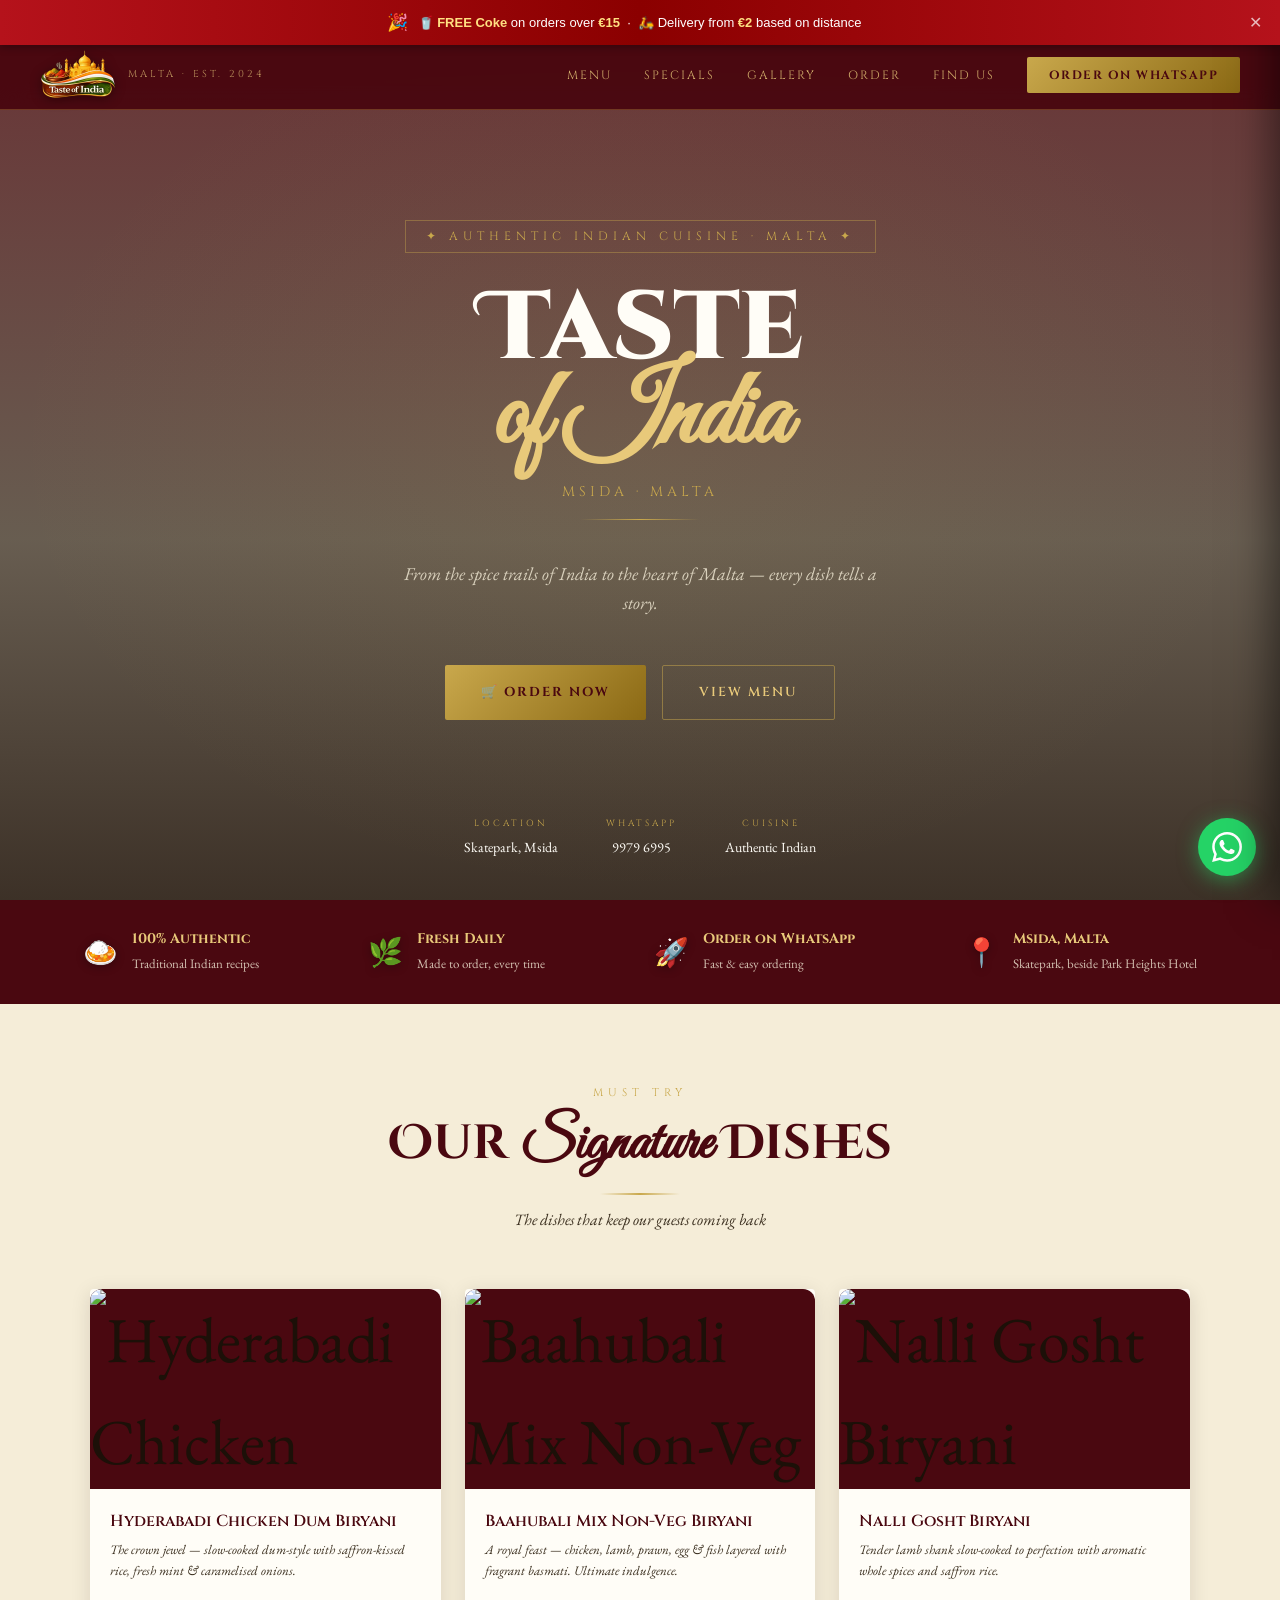
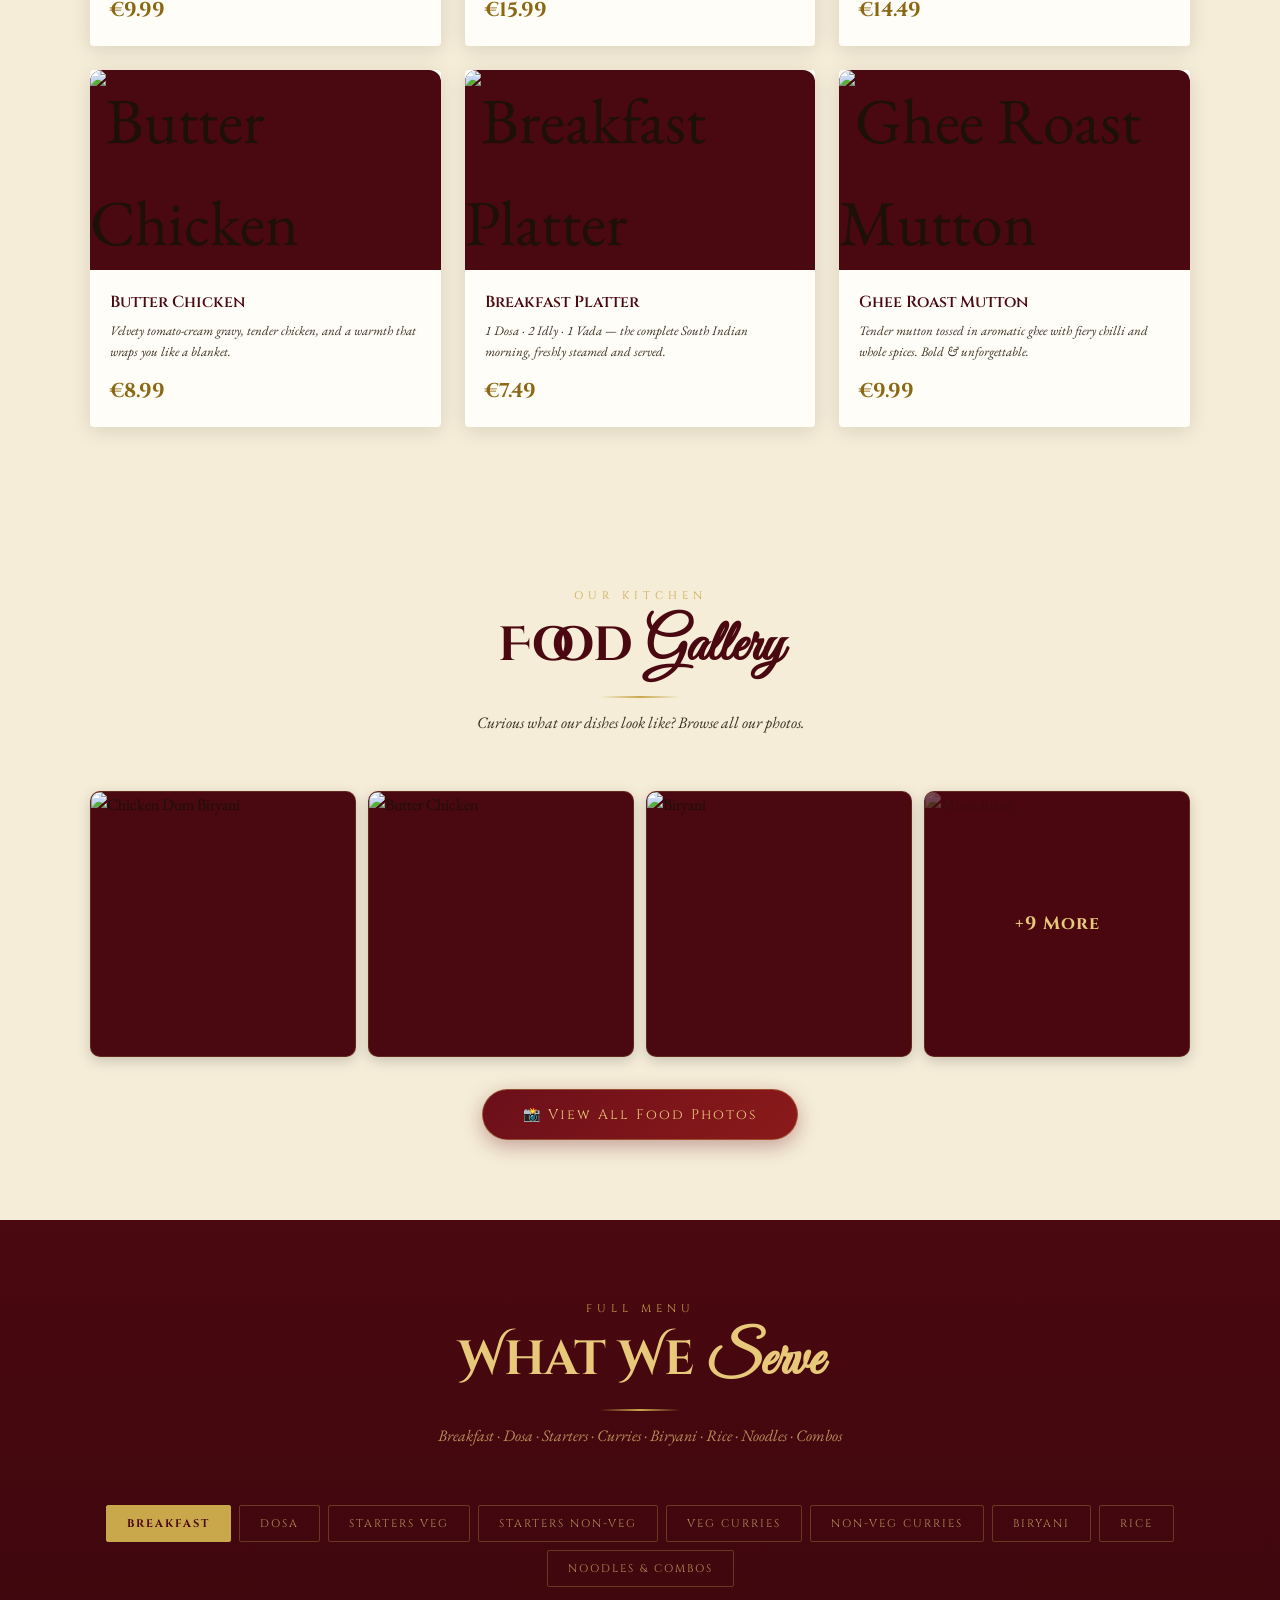
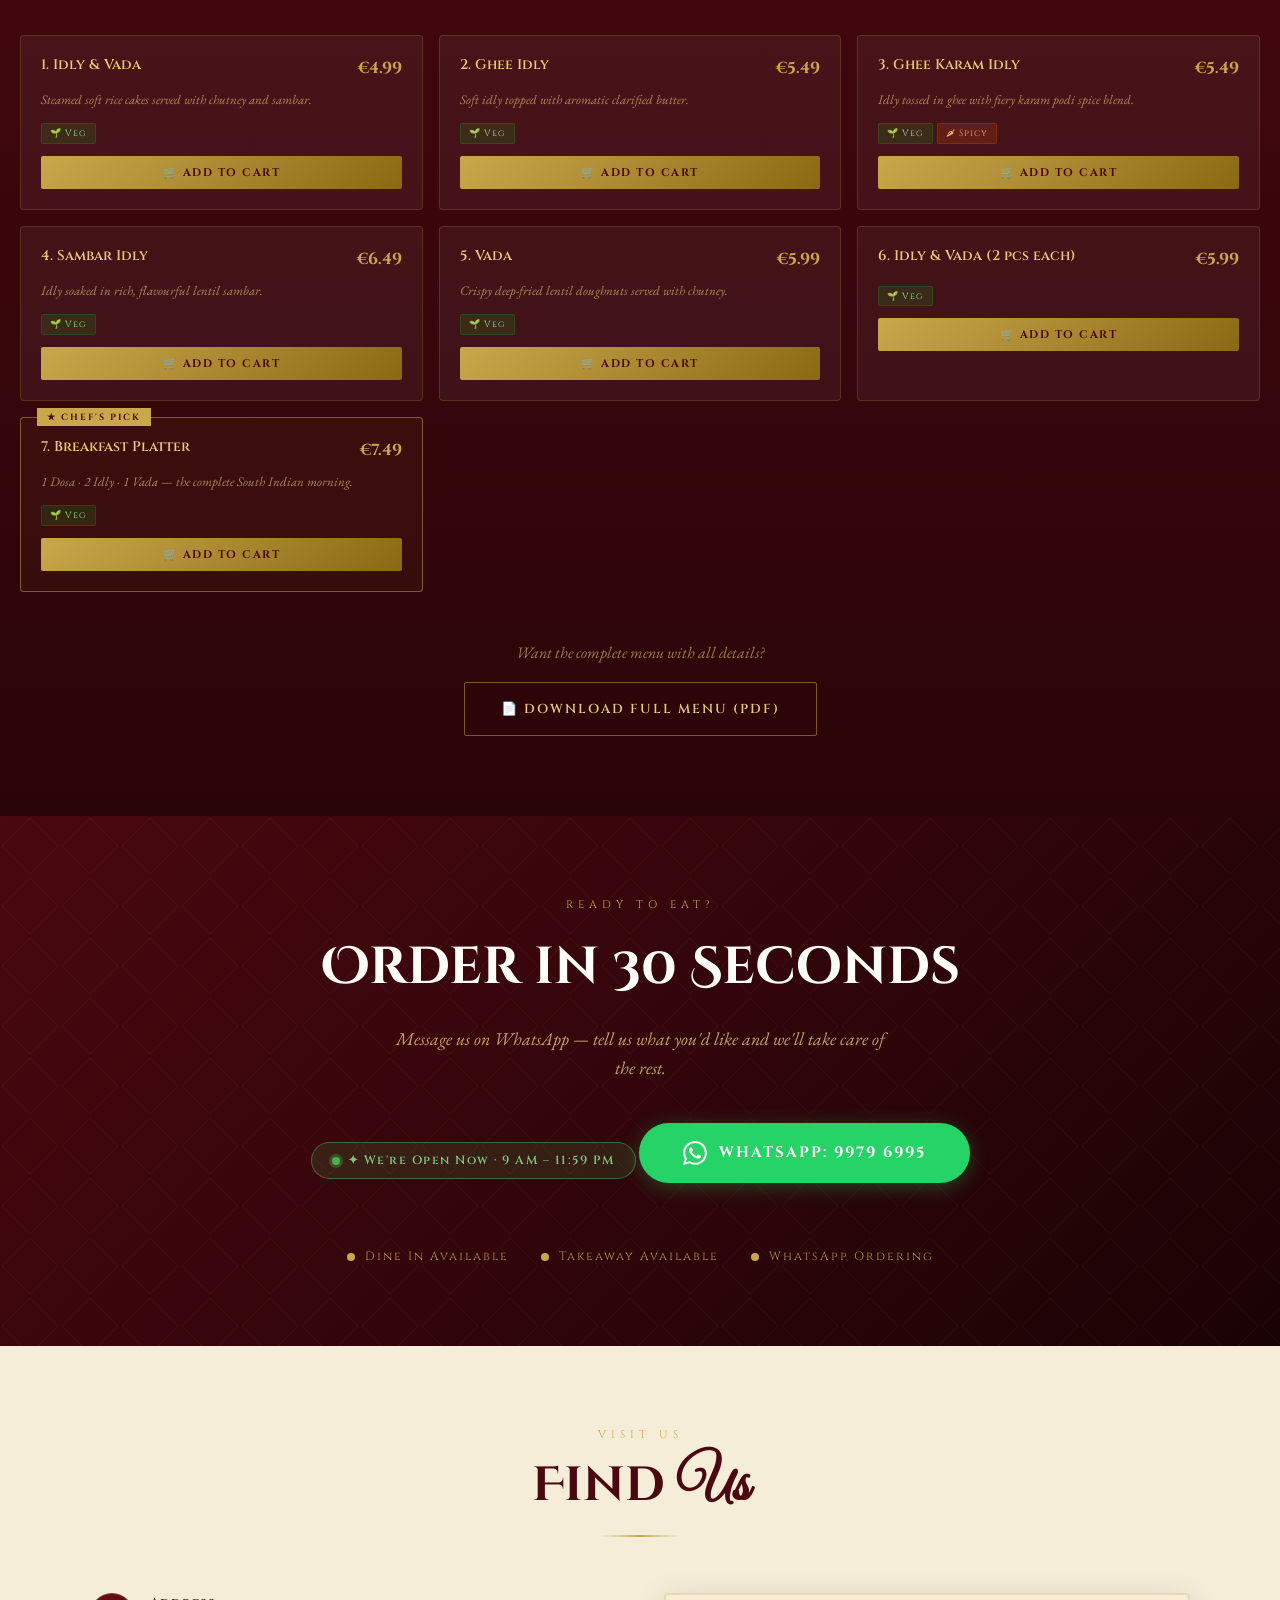
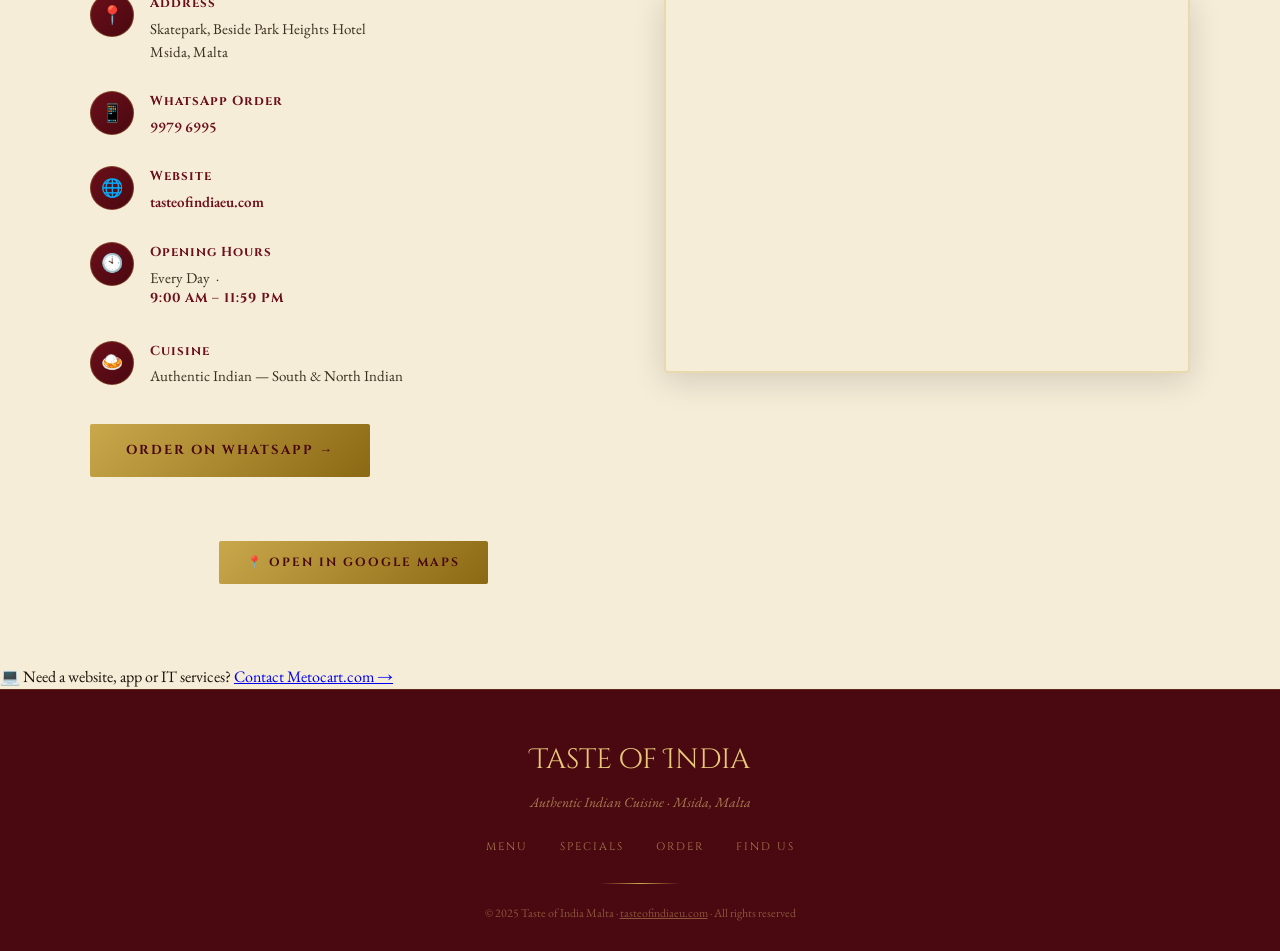
==== commit e6bab237: "Replace 'Hello World' with 'Goodbye World'" ====
--- a/index.html
+++ b/index.html
@@ -166,6 +166,7 @@
   <ul class="nav-links">
     <li><a href="#menu">Menu</a></li>
     <li><a href="#specials">Specials</a></li>
+    <li><a href="#gallery">Gallery</a></li>
     <li><a href="#order">Order</a></li>
     <li><a href="#contact">Find Us</a></li>
     <li><a href="#order" class="nav-order-btn" data-wa="Hello! I'd like to order from Taste of India, Malta 🍛">Order on WhatsApp</a></li>
@@ -179,6 +180,7 @@
 <div class="mobile-nav">
   <a href="#menu">Menu</a>
   <a href="#specials">Specials</a>
+  <a href="#gallery">Gallery</a>
   <a href="#order">Order</a>
   <a href="#contact">Find Us</a>
   <a href="#order" class="mob-order-btn" data-wa="Hello! I'd like to order from Taste of India, Malta 🍛">Order on WhatsApp</a>
@@ -268,7 +270,9 @@
     <div class="specials-grid">
 
       <div class="special-card reveal">
-        <div class="special-card-img">🍗</div>
+        <div class="special-card-img">
+          <img src="https://raw.githubusercontent.com/mohdsmrkhan99-hub/Tasteofindiaeu/main/Images/chicken-dum-biryani.jpg" alt="Hyderabadi Chicken Dum Biryani" loading="lazy">
+        </div>
         <div class="special-card-body">
           <div class="special-card-name">Hyderabadi Chicken Dum Biryani</div>
           <div class="special-card-desc">The crown jewel — slow-cooked dum-style with saffron-kissed rice, fresh mint & caramelised onions.</div>
@@ -277,7 +281,9 @@
       </div>
 
       <div class="special-card reveal">
-        <div class="special-card-img">🦐</div>
+        <div class="special-card-img">
+          <img src="https://raw.githubusercontent.com/mohdsmrkhan99-hub/Tasteofindiaeu/main/Images/biryani-flyover.jpg" alt="Baahubali Mix Non-Veg Biryani" loading="lazy">
+        </div>
         <div class="special-card-body">
           <div class="special-card-name">Baahubali Mix Non-Veg Biryani</div>
           <div class="special-card-desc">A royal feast — chicken, lamb, prawn, egg &amp; fish layered with fragrant basmati. Ultimate indulgence.</div>
@@ -286,7 +292,9 @@
       </div>
 
       <div class="special-card reveal">
-        <div class="special-card-img">🧆</div>
+        <div class="special-card-img">
+          <img src="https://raw.githubusercontent.com/mohdsmrkhan99-hub/Tasteofindiaeu/main/Images/lamb-rice-bowl.jpg" alt="Nalli Gosht Biryani" loading="lazy">
+        </div>
         <div class="special-card-body">
           <div class="special-card-name">Nalli Gosht Biryani</div>
           <div class="special-card-desc">Tender lamb shank slow-cooked to perfection with aromatic whole spices and saffron rice.</div>
@@ -295,7 +303,9 @@
       </div>
 
       <div class="special-card reveal">
-        <div class="special-card-img">🥘</div>
+        <div class="special-card-img">
+          <img src="https://raw.githubusercontent.com/mohdsmrkhan99-hub/Tasteofindiaeu/main/Images/butter-chicken.jpg" alt="Butter Chicken" loading="lazy">
+        </div>
         <div class="special-card-body">
           <div class="special-card-name">Butter Chicken</div>
           <div class="special-card-desc">Velvety tomato-cream gravy, tender chicken, and a warmth that wraps you like a blanket.</div>
@@ -304,7 +314,9 @@
       </div>
 
       <div class="special-card reveal">
-        <div class="special-card-img">🫓</div>
+        <div class="special-card-img">
+          <img src="https://raw.githubusercontent.com/mohdsmrkhan99-hub/Tasteofindiaeu/main/Images/idly-sambar.jpg" alt="Breakfast Platter" loading="lazy">
+        </div>
         <div class="special-card-body">
           <div class="special-card-name">Breakfast Platter</div>
           <div class="special-card-desc">1 Dosa · 2 Idly · 1 Vada — the complete South Indian morning, freshly steamed and served.</div>
@@ -313,7 +325,9 @@
       </div>
 
       <div class="special-card reveal">
-        <div class="special-card-img">🦞</div>
+        <div class="special-card-img">
+          <img src="https://raw.githubusercontent.com/mohdsmrkhan99-hub/Tasteofindiaeu/main/Images/beef-hyderabadi.jpg" alt="Ghee Roast Mutton" loading="lazy">
+        </div>
         <div class="special-card-body">
           <div class="special-card-name">Ghee Roast Mutton</div>
           <div class="special-card-desc">Tender mutton tossed in aromatic ghee with fiery chilli and whole spices. Bold &amp; unforgettable.</div>
@@ -324,6 +338,120 @@
     </div>
   </div>
 </section>
+
+<!-- ══════════════════════════════════════
+     GALLERY TEASER (always visible)
+══════════════════════════════════════ -->
+<section id="gallery" class="section section-cream">
+  <div class="container">
+    <div class="section-header reveal">
+      <span class="section-eyebrow">Our Kitchen</span>
+      <h2 class="section-title">Food <em>Gallery</em></h2>
+      <div class="section-line"></div>
+      <p class="section-subtitle">Curious what our dishes look like? Browse all our photos.</p>
+    </div>
+
+    <!-- 4 preview thumbnails -->
+    <div class="gallery-preview reveal">
+      <div class="gallery-thumb">
+        <img src="https://raw.githubusercontent.com/mohdsmrkhan99-hub/Tasteofindiaeu/main/Images/chicken-dum-biryani.jpg" alt="Chicken Dum Biryani" loading="lazy">
+      </div>
+      <div class="gallery-thumb">
+        <img src="https://raw.githubusercontent.com/mohdsmrkhan99-hub/Tasteofindiaeu/main/Images/butter-chicken.jpg" alt="Butter Chicken" loading="lazy">
+      </div>
+      <div class="gallery-thumb">
+        <img src="https://raw.githubusercontent.com/mohdsmrkhan99-hub/Tasteofindiaeu/main/Images/biryani-flyover.jpg" alt="Biryani" loading="lazy">
+      </div>
+      <div class="gallery-thumb gallery-thumb-more">
+        <img src="https://raw.githubusercontent.com/mohdsmrkhan99-hub/Tasteofindiaeu/main/Images/lamb-rice-bowl.jpg" alt="More dishes" loading="lazy">
+        <div class="gallery-thumb-overlay">+9 More</div>
+      </div>
+    </div>
+
+    <div style="text-align:center;margin-top:32px;">
+      <button class="btn-gallery-open reveal" id="openGalleryBtn">
+        📸 View All Food Photos
+      </button>
+    </div>
+  </div>
+</section>
+
+<!-- ══════════════════════════════════════
+     FULL GALLERY MODAL
+══════════════════════════════════════ -->
+<div class="gallery-modal-overlay" id="galleryModal">
+  <div class="gallery-modal">
+    <div class="gallery-modal-header">
+      <span class="gallery-modal-title">🍛 Our Food Gallery</span>
+      <button class="gallery-modal-close" id="closeGalleryBtn" aria-label="Close">✕</button>
+    </div>
+    <div class="gallery-modal-grid">
+      <div class="gallery-item" data-src="https://raw.githubusercontent.com/mohdsmrkhan99-hub/Tasteofindiaeu/main/Images/chicken-dum-biryani.jpg" data-caption="Chicken Dum Biryani">
+        <img src="https://raw.githubusercontent.com/mohdsmrkhan99-hub/Tasteofindiaeu/main/Images/chicken-dum-biryani.jpg" alt="Chicken Dum Biryani" loading="lazy">
+        <div class="gallery-overlay"><span>View</span></div>
+      </div>
+      <div class="gallery-item" data-src="https://raw.githubusercontent.com/mohdsmrkhan99-hub/Tasteofindiaeu/main/Images/biryani-flyover.jpg" data-caption="Biryani Flyover Rice">
+        <img src="https://raw.githubusercontent.com/mohdsmrkhan99-hub/Tasteofindiaeu/main/Images/biryani-flyover.jpg" alt="Biryani" loading="lazy">
+        <div class="gallery-overlay"><span>View</span></div>
+      </div>
+      <div class="gallery-item" data-src="https://raw.githubusercontent.com/mohdsmrkhan99-hub/Tasteofindiaeu/main/Images/butter-chicken.jpg" data-caption="Butter Chicken">
+        <img src="https://raw.githubusercontent.com/mohdsmrkhan99-hub/Tasteofindiaeu/main/Images/butter-chicken.jpg" alt="Butter Chicken" loading="lazy">
+        <div class="gallery-overlay"><span>View</span></div>
+      </div>
+      <div class="gallery-item" data-src="https://raw.githubusercontent.com/mohdsmrkhan99-hub/Tasteofindiaeu/main/Images/beef-hyderabadi.jpg" data-caption="Beef Hyderabadi">
+        <img src="https://raw.githubusercontent.com/mohdsmrkhan99-hub/Tasteofindiaeu/main/Images/beef-hyderabadi.jpg" alt="Beef Hyderabadi" loading="lazy">
+        <div class="gallery-overlay"><span>View</span></div>
+      </div>
+      <div class="gallery-item" data-src="https://raw.githubusercontent.com/mohdsmrkhan99-hub/Tasteofindiaeu/main/Images/chicken-fried-rice.jpg" data-caption="Chicken Fried Rice">
+        <img src="https://raw.githubusercontent.com/mohdsmrkhan99-hub/Tasteofindiaeu/main/Images/chicken-fried-rice.jpg" alt="Chicken Fried Rice" loading="lazy">
+        <div class="gallery-overlay"><span>View</span></div>
+      </div>
+      <div class="gallery-item" data-src="https://raw.githubusercontent.com/mohdsmrkhan99-hub/Tasteofindiaeu/main/Images/chicken-tikka-rice.jpg" data-caption="Chicken Tikka Rice">
+        <img src="https://raw.githubusercontent.com/mohdsmrkhan99-hub/Tasteofindiaeu/main/Images/chicken-tikka-rice.jpg" alt="Chicken Tikka Rice" loading="lazy">
+        <div class="gallery-overlay"><span>View</span></div>
+      </div>
+      <div class="gallery-item" data-src="https://raw.githubusercontent.com/mohdsmrkhan99-hub/Tasteofindiaeu/main/Images/egg-fried-rice.jpg" data-caption="Egg Fried Rice">
+        <img src="https://raw.githubusercontent.com/mohdsmrkhan99-hub/Tasteofindiaeu/main/Images/egg-fried-rice.jpg" alt="Egg Fried Rice" loading="lazy">
+        <div class="gallery-overlay"><span>View</span></div>
+      </div>
+      <div class="gallery-item" data-src="https://raw.githubusercontent.com/mohdsmrkhan99-hub/Tasteofindiaeu/main/Images/idly-sambar.jpg" data-caption="Idly Sambar">
+        <img src="https://raw.githubusercontent.com/mohdsmrkhan99-hub/Tasteofindiaeu/main/Images/idly-sambar.jpg" alt="Idly Sambar" loading="lazy">
+        <div class="gallery-overlay"><span>View</span></div>
+      </div>
+      <div class="gallery-item" data-src="https://raw.githubusercontent.com/mohdsmrkhan99-hub/Tasteofindiaeu/main/Images/idly.jpg" data-caption="Idly">
+        <img src="https://raw.githubusercontent.com/mohdsmrkhan99-hub/Tasteofindiaeu/main/Images/idly.jpg" alt="Idly" loading="lazy">
+        <div class="gallery-overlay"><span>View</span></div>
+      </div>
+      <div class="gallery-item" data-src="https://raw.githubusercontent.com/mohdsmrkhan99-hub/Tasteofindiaeu/main/Images/lamb-rice-bowl.jpg" data-caption="Lamb Rice Bowl">
+        <img src="https://raw.githubusercontent.com/mohdsmrkhan99-hub/Tasteofindiaeu/main/Images/lamb-rice-bowl.jpg" alt="Lamb Rice Bowl" loading="lazy">
+        <div class="gallery-overlay"><span>View</span></div>
+      </div>
+      <div class="gallery-item" data-src="https://raw.githubusercontent.com/mohdsmrkhan99-hub/Tasteofindiaeu/main/Images/palak-paneer.jpg" data-caption="Palak Paneer">
+        <img src="https://raw.githubusercontent.com/mohdsmrkhan99-hub/Tasteofindiaeu/main/Images/palak-paneer.jpg" alt="Palak Paneer" loading="lazy">
+        <div class="gallery-overlay"><span>View</span></div>
+      </div>
+      <div class="gallery-item" data-src="https://raw.githubusercontent.com/mohdsmrkhan99-hub/Tasteofindiaeu/main/Images/tomato-rice.jpg" data-caption="Tomato Rice">
+        <img src="https://raw.githubusercontent.com/mohdsmrkhan99-hub/Tasteofindiaeu/main/Images/tomato-rice.jpg" alt="Tomato Rice" loading="lazy">
+        <div class="gallery-overlay"><span>View</span></div>
+      </div>
+      <div class="gallery-item" data-src="https://raw.githubusercontent.com/mohdsmrkhan99-hub/Tasteofindiaeu/main/Images/veg-fried-rice.jpg" data-caption="Veg Fried Rice">
+        <img src="https://raw.githubusercontent.com/mohdsmrkhan99-hub/Tasteofindiaeu/main/Images/veg-fried-rice.jpg" alt="Veg Fried Rice" loading="lazy">
+        <div class="gallery-overlay"><span>View</span></div>
+      </div>
+    </div>
+  </div>
+</div>
+
+<!-- Lightbox (full image view inside gallery) -->
+<div class="gallery-lightbox" id="galleryLightbox">
+  <button class="lightbox-close" id="lightboxClose" aria-label="Close">✕</button>
+  <button class="lightbox-prev" id="lightboxPrev" aria-label="Previous">&#8249;</button>
+  <button class="lightbox-next" id="lightboxNext" aria-label="Next">&#8250;</button>
+  <div class="lightbox-content">
+    <img src="" alt="" id="lightboxImg">
+    <div class="lightbox-caption" id="lightboxCaption"></div>
+  </div>
+</div>
 
 <!-- ══════════════════════════════════════
      MENU
@@ -438,4 +566,291 @@
         <div class="menu-card"><div class="menu-card-header"><span class="menu-card-name">5. Paneer 65</span><span class="menu-card-price">€8.99</span></div><span class="menu-card-tag tag-veg">🌱 Veg</span></div>
         <div class="menu-card"><div class="menu-card-header"><span class="menu-card-name">6. Paneer Pakora</span><span class="menu-card-price">€8.99</span></div><span class="menu-card-tag tag-veg">🌱 Veg</span></div>
         <div class="menu-card"><div class="menu-card-header"><span class="menu-card-name">7. Gobi Manchurian</span><span class="menu-card-price">€7.99</span></div><span class="menu-card-tag tag-veg">🌱 Veg</span></div>
-        <div class="menu-card"><div class="menu-card-header"><span class="menu-car
+        <div class="menu-card"><div class="menu-card-header"><span class="menu-card-name">8. Gobi 65</span><span class="menu-card-price">€7.99</span></div><span class="menu-card-tag tag-veg">🌱 Veg</span></div>
+      </div>
+    </div>
+
+    <!-- ■ STARTERS NON-VEG -->
+    <div id="tab-starters-nonveg" class="menu-category">
+      <div class="menu-grid">
+        <div class="menu-card featured"><div class="menu-card-header"><span class="menu-card-name">1. Chicken 65</span><span class="menu-card-price">€7.99</span></div><div class="menu-card-desc">Crispy fried chicken with curry leaves & spices.</div><span class="menu-card-tag tag-nonveg">🍖 Non-Veg</span></div>
+        <div class="menu-card"><div class="menu-card-header"><span class="menu-card-name">2. Chicken Manchurian</span><span class="menu-card-price">€8.99</span></div><span class="menu-card-tag tag-nonveg">🍖 Non-Veg</span></div>
+        <div class="menu-card"><div class="menu-card-header"><span class="menu-card-name">3. Chilli Chicken</span><span class="menu-card-price">€8.99</span></div><span class="menu-card-tag tag-nonveg">🍖 Non-Veg</span><span class="menu-card-tag tag-spicy">🌶 Spicy</span></div>
+        <div class="menu-card"><div class="menu-card-header"><span class="menu-card-name">4. Chicken Wings</span><span class="menu-card-price">€7.99</span></div><span class="menu-card-tag tag-nonveg">🍖 Non-Veg</span></div>
+        <div class="menu-card"><div class="menu-card-header"><span class="menu-card-name">5. Chicken Nuggets</span><span class="menu-card-price">€8.99</span></div><span class="menu-card-tag tag-nonveg">🍖 Non-Veg</span></div>
+        <div class="menu-card"><div class="menu-card-header"><span class="menu-card-name">6. Chicken Drumsticks</span><span class="menu-card-price">€8.99</span></div><span class="menu-card-tag tag-nonveg">🍖 Non-Veg</span></div>
+        <div class="menu-card"><div class="menu-card-header"><span class="menu-card-name">7. Chicken Lollipop</span><span class="menu-card-price">€8.99</span></div><span class="menu-card-tag tag-nonveg">🍖 Non-Veg</span></div>
+        <div class="menu-card featured"><div class="menu-card-header"><span class="menu-card-name">8. Ghee Roast Mutton</span><span class="menu-card-price">€9.99</span></div><div class="menu-card-desc">Tender mutton in aromatic ghee with chilli & spices.</div><span class="menu-card-tag tag-nonveg">🍖 Non-Veg</span></div>
+        <div class="menu-card"><div class="menu-card-header"><span class="menu-card-name">9. Mutton Vepudu (Garlic Mutton)</span><span class="menu-card-price">€9.99</span></div><span class="menu-card-tag tag-nonveg">🍖 Non-Veg</span></div>
+        <div class="menu-card"><div class="menu-card-header"><span class="menu-card-name">10. Loose Prawns</span><span class="menu-card-price">€10.99</span></div><span class="menu-card-tag tag-nonveg">🍖 Non-Veg</span></div>
+        <div class="menu-card"><div class="menu-card-header"><span class="menu-card-name">11. Butter Garlic Prawns</span><span class="menu-card-price">€10.99</span></div><span class="menu-card-tag tag-nonveg">🍖 Non-Veg</span></div>
+        <div class="menu-card"><div class="menu-card-header"><span class="menu-card-name">12. Devil Prawns</span><span class="menu-card-price">€10.99</span></div><span class="menu-card-tag tag-nonveg">🍖 Non-Veg</span><span class="menu-card-tag tag-spicy">🌶 Spicy</span></div>
+        <div class="menu-card"><div class="menu-card-header"><span class="menu-card-name">13. Chilli Prawns</span><span class="menu-card-price">€10.99</span></div><span class="menu-card-tag tag-nonveg">🍖 Non-Veg</span><span class="menu-card-tag tag-spicy">🌶 Spicy</span></div>
+      </div>
+    </div>
+
+    <!-- ■ VEG CURRIES -->
+    <div id="tab-curries-veg" class="menu-category">
+      <div class="menu-grid">
+        <div class="menu-card"><div class="menu-card-header"><span class="menu-card-name">1. Dal Tadka</span><span class="menu-card-price">€6.99</span></div><div class="menu-card-desc">Lentils tempered with garlic, cumin and butter.</div><span class="menu-card-tag tag-veg">🌱 Veg</span></div>
+        <div class="menu-card"><div class="menu-card-header"><span class="menu-card-name">2. Dal Fry</span><span class="menu-card-price">€6.99</span></div><span class="menu-card-tag tag-veg">🌱 Veg</span></div>
+        <div class="menu-card"><div class="menu-card-header"><span class="menu-card-name">3. Mix Veg Curry</span><span class="menu-card-price">€7.99</span></div><span class="menu-card-tag tag-veg">🌱 Veg</span></div>
+        <div class="menu-card"><div class="menu-card-header"><span class="menu-card-name">4. Veg Kolhapuri</span><span class="menu-card-price">€7.99</span></div><span class="menu-card-tag tag-veg">🌱 Veg</span><span class="menu-card-tag tag-spicy">🌶 Spicy</span></div>
+        <div class="menu-card"><div class="menu-card-header"><span class="menu-card-name">5. Veg Kadai</span><span class="menu-card-price">€7.99</span></div><span class="menu-card-tag tag-veg">🌱 Veg</span></div>
+        <div class="menu-card featured"><div class="menu-card-header"><span class="menu-card-name">6. Paneer Butter Curry</span><span class="menu-card-price">€8.49</span></div><div class="menu-card-desc">Creamy tomato-butter gravy with soft paneer.</div><span class="menu-card-tag tag-veg">🌱 Veg</span></div>
+        <div class="menu-card"><div class="menu-card-header"><span class="menu-card-name">7. Paneer Tikka Masala</span><span class="menu-card-price">€8.49</span></div><span class="menu-card-tag tag-veg">🌱 Veg</span></div>
+        <div class="menu-card"><div class="menu-card-header"><span class="menu-card-name">8. Paneer Butter Masala</span><span class="menu-card-price">€8.49</span></div><span class="menu-card-tag tag-veg">🌱 Veg</span></div>
+        <div class="menu-card"><div class="menu-card-header"><span class="menu-card-name">9. Kadai Paneer</span><span class="menu-card-price">€8.49</span></div><span class="menu-card-tag tag-veg">🌱 Veg</span></div>
+        <div class="menu-card"><div class="menu-card-header"><span class="menu-card-name">10. Paneer Do Pyaza</span><span class="menu-card-price">€8.49</span></div><span class="menu-card-tag tag-veg">🌱 Veg</span></div>
+      </div>
+    </div>
+
+    <!-- ■ NON-VEG CURRIES -->
+    <div id="tab-curries-nonveg" class="menu-category">
+      <div class="menu-grid">
+        <div class="menu-card"><div class="menu-card-header"><span class="menu-card-name">1. Chicken Kolhapuri</span><span class="menu-card-price">€8.99</span></div><span class="menu-card-tag tag-nonveg">🍖 Non-Veg</span><span class="menu-card-tag tag-spicy">🌶 Spicy</span></div>
+        <div class="menu-card"><div class="menu-card-header"><span class="menu-card-name">2. Chicken Tikka Masala</span><span class="menu-card-price">€8.99</span></div><span class="menu-card-tag tag-nonveg">🍖 Non-Veg</span></div>
+        <div class="menu-card featured"><div class="menu-card-header"><span class="menu-card-name">3. Butter Chicken</span><span class="menu-card-price">€8.99</span></div><div class="menu-card-desc">Velvety tomato-cream gravy with tender chicken.</div><span class="menu-card-tag tag-nonveg">🍖 Non-Veg</span></div>
+        <div class="menu-card"><div class="menu-card-header"><span class="menu-card-name">4. Chicken Korma</span><span class="menu-card-price">€8.99</span></div><span class="menu-card-tag tag-nonveg">🍖 Non-Veg</span></div>
+        <div class="menu-card"><div class="menu-card-header"><span class="menu-card-name">5. Hyderabadi Chicken (Bone)</span><span class="menu-card-price">€8.99</span></div><span class="menu-card-tag tag-nonveg">🍖 Non-Veg</span><span class="menu-card-tag tag-spicy">🌶 Spicy</span></div>
+        <div class="menu-card"><div class="menu-card-header"><span class="menu-card-name">6. Kadai Chicken</span><span class="menu-card-price">€8.99</span></div><span class="menu-card-tag tag-nonveg">🍖 Non-Veg</span></div>
+        <div class="menu-card"><div class="menu-card-header"><span class="menu-card-name">7. Chicken Do Pyaza</span><span class="menu-card-price">€8.99</span></div><span class="menu-card-tag tag-nonveg">🍖 Non-Veg</span></div>
+        <div class="menu-card"><div class="menu-card-header"><span class="menu-card-name">8. Kodi Kura — Bone Spicy</span><span class="menu-card-price">€8.99</span></div><span class="menu-card-tag tag-nonveg">🍖 Non-Veg</span><span class="menu-card-tag tag-spicy">🌶 Spicy</span></div>
+        <div class="menu-card"><div class="menu-card-header"><span class="menu-card-name">9. Lamb Hyderabadi</span><span class="menu-card-price">€10.49</span></div><span class="menu-card-tag tag-nonveg">🍖 Non-Veg</span></div>
+        <div class="menu-card"><div class="menu-card-header"><span class="menu-card-name">10. Lamb Curry (Spicy)</span><span class="menu-card-price">€10.49</span></div><span class="menu-card-tag tag-nonveg">🍖 Non-Veg</span><span class="menu-card-tag tag-spicy">🌶 Spicy</span></div>
+        <div class="menu-card"><div class="menu-card-header"><span class="menu-card-name">11. Lamb Korma</span><span class="menu-card-price">€10.49</span></div><span class="menu-card-tag tag-nonveg">🍖 Non-Veg</span></div>
+        <div class="menu-card"><div class="menu-card-header"><span class="menu-card-name">12. Lamb Rogan Josh</span><span class="menu-card-price">€10.49</span></div><span class="menu-card-tag tag-nonveg">🍖 Non-Veg</span></div>
+        <div class="menu-card"><div class="menu-card-header"><span class="menu-card-name">13. Beef Curry (Spicy)</span><span class="menu-card-price">€10.49</span></div><span class="menu-card-tag tag-nonveg">🍖 Non-Veg</span><span class="menu-card-tag tag-spicy">🌶 Spicy</span></div>
+        <div class="menu-card"><div class="menu-card-header"><span class="menu-card-name">14. Beef Korma</span><span class="menu-card-price">€10.49</span></div><span class="menu-card-tag tag-nonveg">🍖 Non-Veg</span></div>
+        <div class="menu-card"><div class="menu-card-header"><span class="menu-card-name">15. Beef Rogan Josh</span><span class="menu-card-price">€10.49</span></div><span class="menu-card-tag tag-nonveg">🍖 Non-Veg</span></div>
+        <div class="menu-card"><div class="menu-card-header"><span class="menu-card-name">16. Beef Nadas</span><span class="menu-card-price">€10.49</span></div><span class="menu-card-tag tag-nonveg">🍖 Non-Veg</span></div>
+        <div class="menu-card"><div class="menu-card-header"><span class="menu-card-name">17. Prawn Masala</span><span class="menu-card-price">€10.99</span></div><span class="menu-card-tag tag-nonveg">🍖 Non-Veg</span></div>
+        <div class="menu-card"><div class="menu-card-header"><span class="menu-card-name">18. Prawn Curry</span><span class="menu-card-price">€10.99</span></div><span class="menu-card-tag tag-nonveg">🍖 Non-Veg</span></div>
+        <div class="menu-card"><div class="menu-card-header"><span class="menu-card-name">19. Fish Curry (Chepala Pulusu)</span><span class="menu-card-price">€10.99</span></div><div class="menu-card-desc">Tamarind fish curry — a South Indian classic.</div><span class="menu-card-tag tag-nonveg">🍖 Non-Veg</span></div>
+        <div class="menu-card"><div class="menu-card-header"><span class="menu-card-name">20. Fish Masala</span><span class="menu-card-price">€10.99</span></div><span class="menu-card-tag tag-nonveg">🍖 Non-Veg</span></div>
+      </div>
+    </div>
+
+    <!-- ■ BIRYANI -->
+    <div id="tab-biryani" class="menu-category">
+      <div class="menu-grid">
+        <div class="menu-card featured"><div class="menu-card-header"><span class="menu-card-name">1. Hyderabadi Chicken Dum Biryani</span><span class="menu-card-price">€9.99</span></div><div class="menu-card-desc">The crown jewel — slow-cooked dum-style with saffron-kissed rice.</div><span class="menu-card-tag tag-nonveg">🍖 Non-Veg</span></div>
+        <div class="menu-card"><div class="menu-card-header"><span class="menu-card-name">2. Chicken Fry Piece Biryani</span><span class="menu-card-price">€9.99</span></div><span class="menu-card-tag tag-nonveg">🍖 Non-Veg</span></div>
+        <div class="menu-card"><div class="menu-card-header"><span class="menu-card-name">3. Chicken Boneless Biryani</span><span class="menu-card-price">€9.99</span></div><span class="menu-card-tag tag-nonveg">🍖 Non-Veg</span></div>
+        <div class="menu-card"><div class="menu-card-header"><span class="menu-card-name">4. Chicken Fry Piece (Bone)</span><span class="menu-card-price">€9.99</span></div><span class="menu-card-tag tag-nonveg">🍖 Non-Veg</span></div>
+        <div class="menu-card"><div class="menu-card-header"><span class="menu-card-name">5. Chicken Drumstick Biryani</span><span class="menu-card-price">€9.99</span></div><span class="menu-card-tag tag-nonveg">🍖 Non-Veg</span></div>
+        <div class="menu-card"><div class="menu-card-header"><span class="menu-card-name">6. Lamb Dum Biryani</span><span class="menu-card-price">€11.99</span></div><span class="menu-card-tag tag-nonveg">🍖 Non-Veg</span></div>
+        <div class="menu-card"><div class="menu-card-header"><span class="menu-card-name">7. Lamb Fry Piece Biryani</span><span class="menu-card-price">€11.99</span></div><span class="menu-card-tag tag-nonveg">🍖 Non-Veg</span></div>
+        <div class="menu-card featured"><div class="menu-card-header"><span class="menu-card-name">8. Nalli Gosht Biryani</span><span class="menu-card-price">€14.49</span></div><div class="menu-card-desc">Tender lamb shank slow-cooked to perfection.</div><span class="menu-card-tag tag-nonveg">🍖 Non-Veg</span></div>
+        <div class="menu-card featured"><div class="menu-card-header"><span class="menu-card-name">9. Baahubali Mix Non-Veg Biryani</span><span class="menu-card-price">€15.99</span></div><div class="menu-card-desc">A royal feast — the ultimate mixed non-veg biryani.</div><span class="menu-card-tag tag-nonveg">🍖 Non-Veg</span></div>
+        <div class="menu-card"><div class="menu-card-header"><span class="menu-card-name">10. Prawn Biryani</span><span class="menu-card-price">€12.49</span></div><span class="menu-card-tag tag-nonveg">🍖 Non-Veg</span></div>
+        <div class="menu-card"><div class="menu-card-header"><span class="menu-card-name">11. Fish Biryani</span><span class="menu-card-price">€11.99</span></div><span class="menu-card-tag tag-nonveg">🍖 Non-Veg</span></div>
+        <div class="menu-card"><div class="menu-card-header"><span class="menu-card-name">12. Egg Biryani</span><span class="menu-card-price">€8.99</span></div><span class="menu-card-tag tag-nonveg">🍖 Non-Veg</span></div>
+        <div class="menu-card"><div class="menu-card-header"><span class="menu-card-name">13. Veg Biryani</span><span class="menu-card-price">€8.49</span></div><span class="menu-card-tag tag-veg">🌱 Veg</span></div>
+        <div class="menu-card"><div class="menu-card-header"><span class="menu-card-name">14. Paneer Biryani</span><span class="menu-card-price">€8.99</span></div><span class="menu-card-tag tag-veg">🌱 Veg</span></div>
+      </div>
+    </div>
+
+    <!-- ■ RICE -->
+    <div id="tab-rice" class="menu-category">
+      <div class="menu-grid">
+        <div class="menu-card"><div class="menu-card-header"><span class="menu-card-name">1. Steam Rice</span><span class="menu-card-price">€3.99</span></div><span class="menu-card-tag tag-veg">🌱 Veg</span></div>
+        <div class="menu-card"><div class="menu-card-header"><span class="menu-card-name">2. Egg Fried Rice</span><span class="menu-card-price">€6.99</span></div><span class="menu-card-tag tag-nonveg">🍖 Non-Veg</span></div>
+        <div class="menu-card"><div class="menu-card-header"><span class="menu-card-name">3. Lemon Rice</span><span class="menu-card-price">€6.49</span></div><span class="menu-card-tag tag-veg">🌱 Veg</span></div>
+        <div class="menu-card"><div class="menu-card-header"><span class="menu-card-name">4. Jeera Rice</span><span class="menu-card-price">€5.99</span></div><span class="menu-card-tag tag-veg">🌱 Veg</span></div>
+        <div class="menu-card"><div class="menu-card-header"><span class="menu-card-name">5. Tomato Rice</span><span class="menu-card-price">€6.49</span></div><span class="menu-card-tag tag-veg">🌱 Veg</span></div>
+        <div class="menu-card"><div class="menu-card-header"><span class="menu-card-name">6. Curd Rice</span><span class="menu-card-price">€5.99</span></div><span class="menu-card-tag tag-veg">🌱 Veg</span></div>
+        <div class="menu-card"><div class="menu-card-header"><span class="menu-card-name">7. Veg Fried Rice</span><span class="menu-card-price">€7.99</span></div><span class="menu-card-tag tag-veg">🌱 Veg</span></div>
+        <div class="menu-card"><div class="menu-card-header"><span class="menu-card-name">8. Manchurian Fried Rice</span><span class="menu-card-price">€8.49</span></div><span class="menu-card-tag tag-veg">🌱 Veg</span></div>
+        <div class="menu-card"><div class="menu-card-header"><span class="menu-card-name">9. Chicken Fried Rice</span><span class="menu-card-price">€8.99</span></div><span class="menu-card-tag tag-nonveg">🍖 Non-Veg</span></div>
+        <div class="menu-card"><div class="menu-card-header"><span class="menu-card-name">10. Prawn Fried Rice</span><span class="menu-card-price">€9.99</span></div><span class="menu-card-tag tag-nonveg">🍖 Non-Veg</span></div>
+        <div class="menu-card featured"><div class="menu-card-header"><span class="menu-card-name">11. Mix Non-Veg Fried Rice</span><span class="menu-card-price">€11.99</span></div><div class="menu-card-desc">Egg, chicken, lamb &amp; prawn all in one bowl.</div><span class="menu-card-tag tag-nonveg">🍖 Non-Veg</span></div>
+        <div class="menu-card"><div class="menu-card-header"><span class="menu-card-name">12. Sambar Rice</span><span class="menu-card-price">€6.99</span></div><span class="menu-card-tag tag-veg">🌱 Veg</span></div>
+      </div>
+    </div>
+
+    <!-- ■ NOODLES & COMBOS -->
+    <div id="tab-noodles" class="menu-category">
+      <div style="margin-bottom: 32px;">
+        <h3 style="font-family:'Cinzel',serif;color:var(--gold);font-size:14px;letter-spacing:3px;text-align:center;margin-bottom:20px;">— NOODLES —</h3>
+        <div class="menu-grid">
+          <div class="menu-card"><div class="menu-card-header"><span class="menu-card-name">1. Veg Noodles</span><span class="menu-card-price">€7.99</span></div><span class="menu-card-tag tag-veg">🌱 Veg</span></div>
+          <div class="menu-card"><div class="menu-card-header"><span class="menu-card-name">2. Egg Noodles</span><span class="menu-card-price">€7.99</span></div><span class="menu-card-tag tag-nonveg">🍖 Non-Veg</span></div>
+          <div class="menu-card"><div class="menu-card-header"><span class="menu-card-name">3. Chicken Noodles</span><span class="menu-card-price">€8.99</span></div><span class="menu-card-tag tag-nonveg">🍖 Non-Veg</span></div>
+        </div>
+      </div>
+      <div>
+        <h3 style="font-family:'Cinzel',serif;color:var(--gold);font-size:14px;letter-spacing:3px;text-align:center;margin-bottom:8px;">— COMBO MEALS —</h3>
+        <p style="text-align:center;color:rgba(232,201,122,0.65);font-style:italic;font-size:13px;margin-bottom:20px;">Any Curry + Paratha/Roti + Rice + Soft Drink</p>
+        <div class="menu-grid" style="max-width:700px;margin:0 auto;">
+          <div class="menu-card featured">
+            <div class="menu-card-header"><span class="menu-card-name">Non-Veg Combo Meal</span><span class="menu-card-price">€14.99</span></div>
+            <div class="menu-card-desc">Your choice of non-vegetarian curry with Roti, Rice &amp; Soft Drink.</div>
+            <span class="menu-card-tag tag-nonveg">🍖 Non-Veg</span>
+          </div>
+          <div class="menu-card featured">
+            <div class="menu-card-header"><span class="menu-card-name">Veg Combo Meal</span><span class="menu-card-price">€13.99</span></div>
+            <div class="menu-card-desc">Your choice of vegetarian curry with Roti, Rice &amp; Soft Drink.</div>
+            <span class="menu-card-tag tag-veg">🌱 Veg</span>
+          </div>
+        </div>
+      </div>
+    </div>
+
+    <!-- Download Full Menu PDF -->
+    <div class="menu-pdf-link reveal" style="margin-top:48px;">
+      <p style="color:rgba(232,201,122,0.6);font-style:italic;margin-bottom:16px;">Want the complete menu with all details?</p>
+      <a href="menu.pdf" class="btn-secondary" download>📄 Download Full Menu (PDF)</a>
+    </div>
+
+  </div>
+</section>
+
+<!-- ══════════════════════════════════════
+     ORDER SECTION
+══════════════════════════════════════ -->
+<section id="order" class="order-section">
+  <div class="order-section-inner">
+    <div class="section-eyebrow" style="color:var(--gold);display:block;text-align:center;margin-bottom:12px;">Ready to eat?</div>
+    <h2 class="order-title">Order in 30 Seconds</h2>
+    <p class="order-subtitle">Message us on WhatsApp — tell us what you'd like and we'll take care of the rest.</p>
+
+    <!-- Live open/closed status badge -->
+    <div id="hours-status-badge" class="hours-status-badge"></div>
+
+    <!-- Closed message (shown when restaurant is closed) -->
+    <div id="closed-notice" class="closed-notice" style="display:none;">
+      <div class="closed-notice-icon">🕙</div>
+      <div class="closed-notice-text">
+        <strong>We're currently closed</strong>
+        <span>We're open every day from <strong>9:00 AM – 11:59 PM</strong> (Malta time).<br>Come back soon — we'd love to serve you!</span>
+      </div>
+    </div>
+
+    <a href="#" class="whatsapp-btn" id="main-order-btn" data-wa="Hello! I'd like to place an order 🍛 Please share today's availability. Thank you!">
+      <svg viewBox="0 0 24 24" xmlns="http://www.w3.org/2000/svg">
+        <path d="M17.472 14.382c-.297-.149-1.758-.867-2.03-.967-.273-.099-.471-.148-.67.15-.197.297-.767.966-.94 1.164-.173.199-.347.223-.644.075-.297-.15-1.255-.463-2.39-1.475-.883-.788-1.48-1.761-1.653-2.059-.173-.297-.018-.458.13-.606.134-.133.298-.347.446-.52.149-.174.198-.298.298-.497.099-.198.05-.371-.025-.52-.075-.149-.669-1.612-.916-2.207-.242-.579-.487-.5-.669-.51-.173-.008-.371-.01-.57-.01-.198 0-.52.074-.792.372-.272.297-1.04 1.016-1.04 2.479 0 1.462 1.065 2.875 1.213 3.074.149.198 2.096 3.2 5.077 4.487.709.306 1.262.489 1.694.625.712.227 1.36.195 1.871.118.571-.085 1.758-.719 2.006-1.413.248-.694.248-1.289.173-1.413-.074-.124-.272-.198-.57-.347m-5.421 7.403h-.004a9.87 9.87 0 01-5.031-1.378l-.361-.214-3.741.982.998-3.648-.235-.374a9.86 9.86 0 01-1.51-5.26c.001-5.45 4.436-9.884 9.888-9.884 2.64 0 5.122 1.03 6.988 2.898a9.825 9.825 0 012.893 6.994c-.003 5.45-4.437 9.884-9.885 9.884m8.413-18.297A11.815 11.815 0 0012.05 0C5.495 0 .16 5.335.157 11.892c0 2.096.547 4.142 1.588 5.945L.057 24l6.305-1.654a11.882 11.882 0 005.683 1.448h.005c6.554 0 11.89-5.335 11.893-11.893a11.821 11.821 0 00-3.48-8.413z"/>
+      </svg>
+      WhatsApp: 9979 6995
+    </a>
+    <div class="order-options">
+      <div class="order-option"><div class="dot"></div>Dine In Available</div>
+      <div class="order-option"><div class="dot"></div>Takeaway Available</div>
+      <div class="order-option"><div class="dot"></div>WhatsApp Ordering</div>
+    </div>
+  </div>
+</section>
+
+<!-- ══════════════════════════════════════
+     CONTACT / FIND US
+══════════════════════════════════════ -->
+<section id="contact" class="section section-cream">
+  <div class="container">
+    <div class="section-header reveal">
+      <span class="section-eyebrow">Visit Us</span>
+      <h2 class="section-title" style="color:var(--crimson-dk);">Find <em>Us</em></h2>
+      <div class="section-line"></div>
+    </div>
+    <div class="contact-grid">
+      <div class="contact-info reveal">
+
+        <div class="contact-item">
+          <div class="contact-icon">📍</div>
+          <div class="contact-item-text">
+            <strong>Address</strong>
+            <p>Skatepark, Beside Park Heights Hotel<br>Msida, Malta</p>
+          </div>
+        </div>
+
+        <div class="contact-item">
+          <div class="contact-icon">📱</div>
+          <div class="contact-item-text">
+            <strong>WhatsApp Order</strong>
+            <p><a href="https://wa.me/35699796995">9979 6995</a></p>
+          </div>
+        </div>
+
+        <div class="contact-item">
+          <div class="contact-icon">🌐</div>
+          <div class="contact-item-text">
+            <strong>Website</strong>
+            <p><a href="https://tasteofindiaeu.com">tasteofindiaeu.com</a></p>
+          </div>
+        </div>
+
+        <div class="contact-item">
+          <div class="contact-icon">🕙</div>
+          <div class="contact-item-text">
+            <strong>Opening Hours</strong>
+            <p>Every Day &nbsp;·&nbsp; <strong>9:00 AM – 11:59 PM</strong></p>
+          </div>
+        </div>
+
+        <div class="contact-item">
+          <div class="contact-icon">🍛</div>
+          <div class="contact-item-text">
+            <strong>Cuisine</strong>
+            <p>Authentic Indian — South &amp; North Indian</p>
+          </div>
+        </div>
+
+        <a href="#" class="btn-primary" data-wa="Hello! I'd like to place an order 🍛" style="margin-top:8px;">
+          Order on WhatsApp →
+        </a>
+      </div>
+
+      <div class="map-container reveal">
+        <iframe
+          src="https://www.google.com/maps/embed?pb=!1m18!1m12!1m3!1d3232.123!2d14.489527!3d35.897893!2m3!1f0!2f0!3f0!3m2!1i1024!2i768!4f13.1!3m3!1m2!1s0x130e452b8eba6837%3A0x4d96413a0e99b55!2sTaste%20of%20India%20Malta!5e0!3m2!1sen!2smt!4v1716000000000!5m2!1sen!2smt"
+          allowfullscreen=""
+          loading="lazy"
+          referrerpolicy="no-referrer-when-downgrade"
+          title="Taste of India Malta Location">
+        </iframe>
+      </div>
+      <div style="text-align:center;margin-top:16px;">
+        <a href="https://maps.app.goo.gl/TwqUMTiv8kjcmtus7" target="_blank" rel="noopener" class="btn-primary" style="display:inline-flex;font-size:12px;padding:12px 28px;">
+          📍 Open in Google Maps
+        </a>
+      </div>
+    </div>
+  </div>
+</section>
+
+<!-- IT Services Strip -->
+<div class="it-strip">
+  <span class="it-strip-text">💻 Need a website, app or IT services?</span>
+  <a href="https://wa.me/916302227343?text=Hello%21%20I%20need%20IT%20services." target="_blank" rel="noopener noreferrer" class="it-strip-btn">
+    Contact Metocart.com →
+  </a>
+</div>
+
+<!-- ══════════════════════════════════════
+     FOOTER
+══════════════════════════════════════ -->
+<footer class="footer">
+  <div class="footer-logo">Taste of India</div>
+  <p class="footer-tagline">Authentic Indian Cuisine · Msida, Malta</p>
+  <div class="footer-links">
+    <a href="#menu">Menu</a>
+    <a href="#specials">Specials</a>
+    <a href="#order">Order</a>
+    <a href="#contact">Find Us</a>
+  </div>
+  <div class="footer-divider"></div>
+  <p class="footer-copy">© 2025 Taste of India Malta · <a href="https://tasteofindiaeu.com" style="color:inherit;">tasteofindiaeu.com</a> · All rights reserved</p>
+</footer>
+
+<!-- ══════════════════════════════════════
+     FLOATING WHATSAPP
+══════════════════════════════════════ -->
+<a href="#" class="float-wa" data-wa="Hello! I'd like to place an order from Taste of India 🍛" aria-label="Order on WhatsApp">
+  <span class="float-wa-label">Order on WhatsApp</span>
+  <svg viewBox="0 0 24 24" xmlns="http://www.w3.org/2000/svg">
+    <path d="M17.472 14.382c-.297-.149-1.758-.867-2.03-.967-.273-.099-.471-.148-.67.15-.197.297-.767.966-.94 1.164-.173.199-.347.223-.644.075-.297-.15-1.255-.463-2.39-1.475-.883-.788-1.48-1.761-1.653-2.059-.173-.297-.018-.458.13-.606.134-.133.298-.347.446-.52.149-.174.198-.298.298-.497.099-.198.05-.371-.025-.52-.075-.149-.669-1.612-.916-2.207-.242-.579-.487-.5-.669-.51-.173-.008-.371-.01-.57-.01-.198 0-.52.074-.792.372-.272.297-1.04 1.016-1.04 2.479 0 1.462 1.065 2.875 1.213 3.074.149.198 2.096 3.2 5.077 4.487.709.306 1.262.489 1.694.625.712.227 1.36.195 1.871.118.571-.085 1.758-.719 2.006-1.413.248-.694.248-1.289.173-1.413-.074-.124-.272-.198-.57-.347m-5.421 7.403h-.004a9.87 9.87 0 01-5.031-1.378l-.361-.214-3.741.982.998-3.648-.235-.374a9.86 9.86 0 01-1.51-5.26c.001-5.45 4.436-9.884 9.888-9.884 2.64 0 5.122 1.03 6.988 2.898a9.825 9.825 0 012.893 6.994c-.003 5.45-4.437 9.884-9.885 9.884m8.413-18.297A11.815 11.815 0 0012.05 0C5.495 0 .16 5.335.157 11.892c0 2.096.547 4.142 1.588 5.945L.057 24l6.305-1.654a11.882 11.882 0 005.683 1.448h.005c6.554 0 11.89-5.335 11.893-11.893a11.821 11.821 0 00-3.48-8.413z"/>
+  </svg>
+</a>
+
+<script src="js/main.js"></script>
+</body>
+</html>
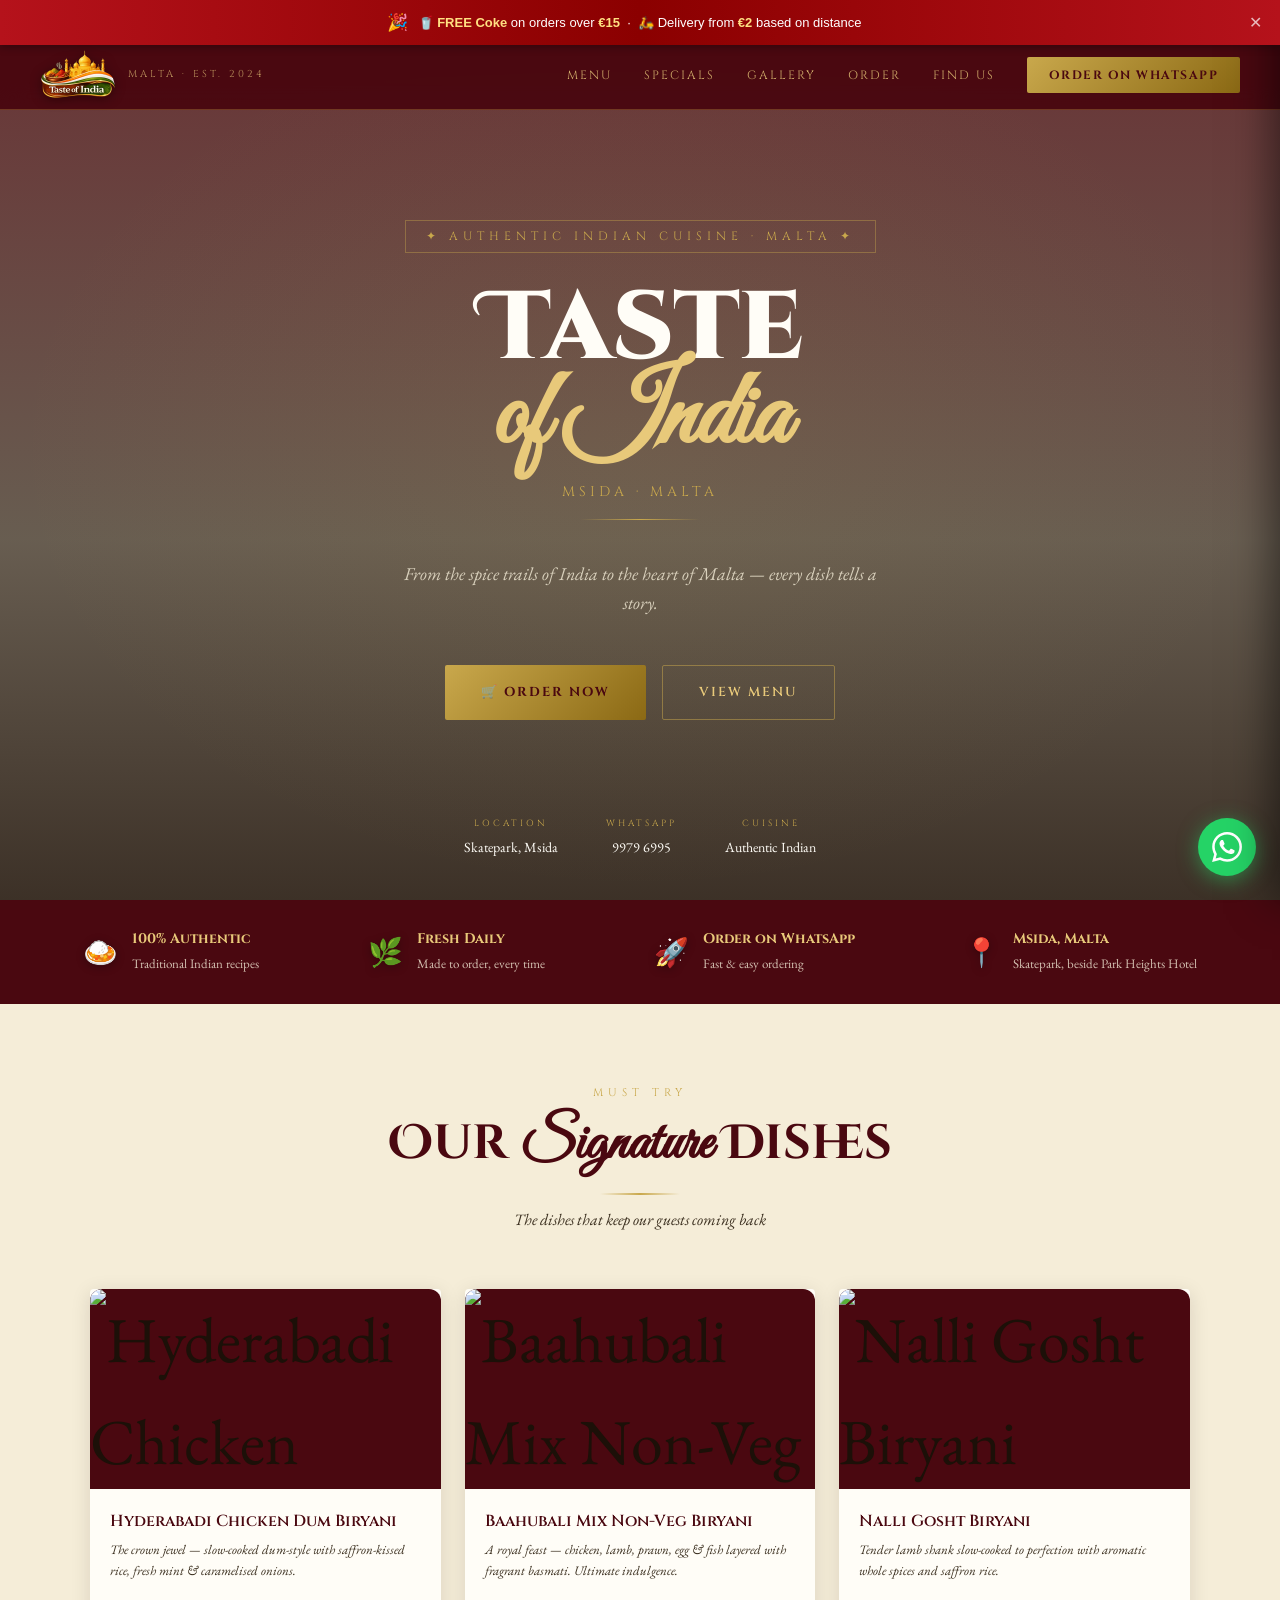
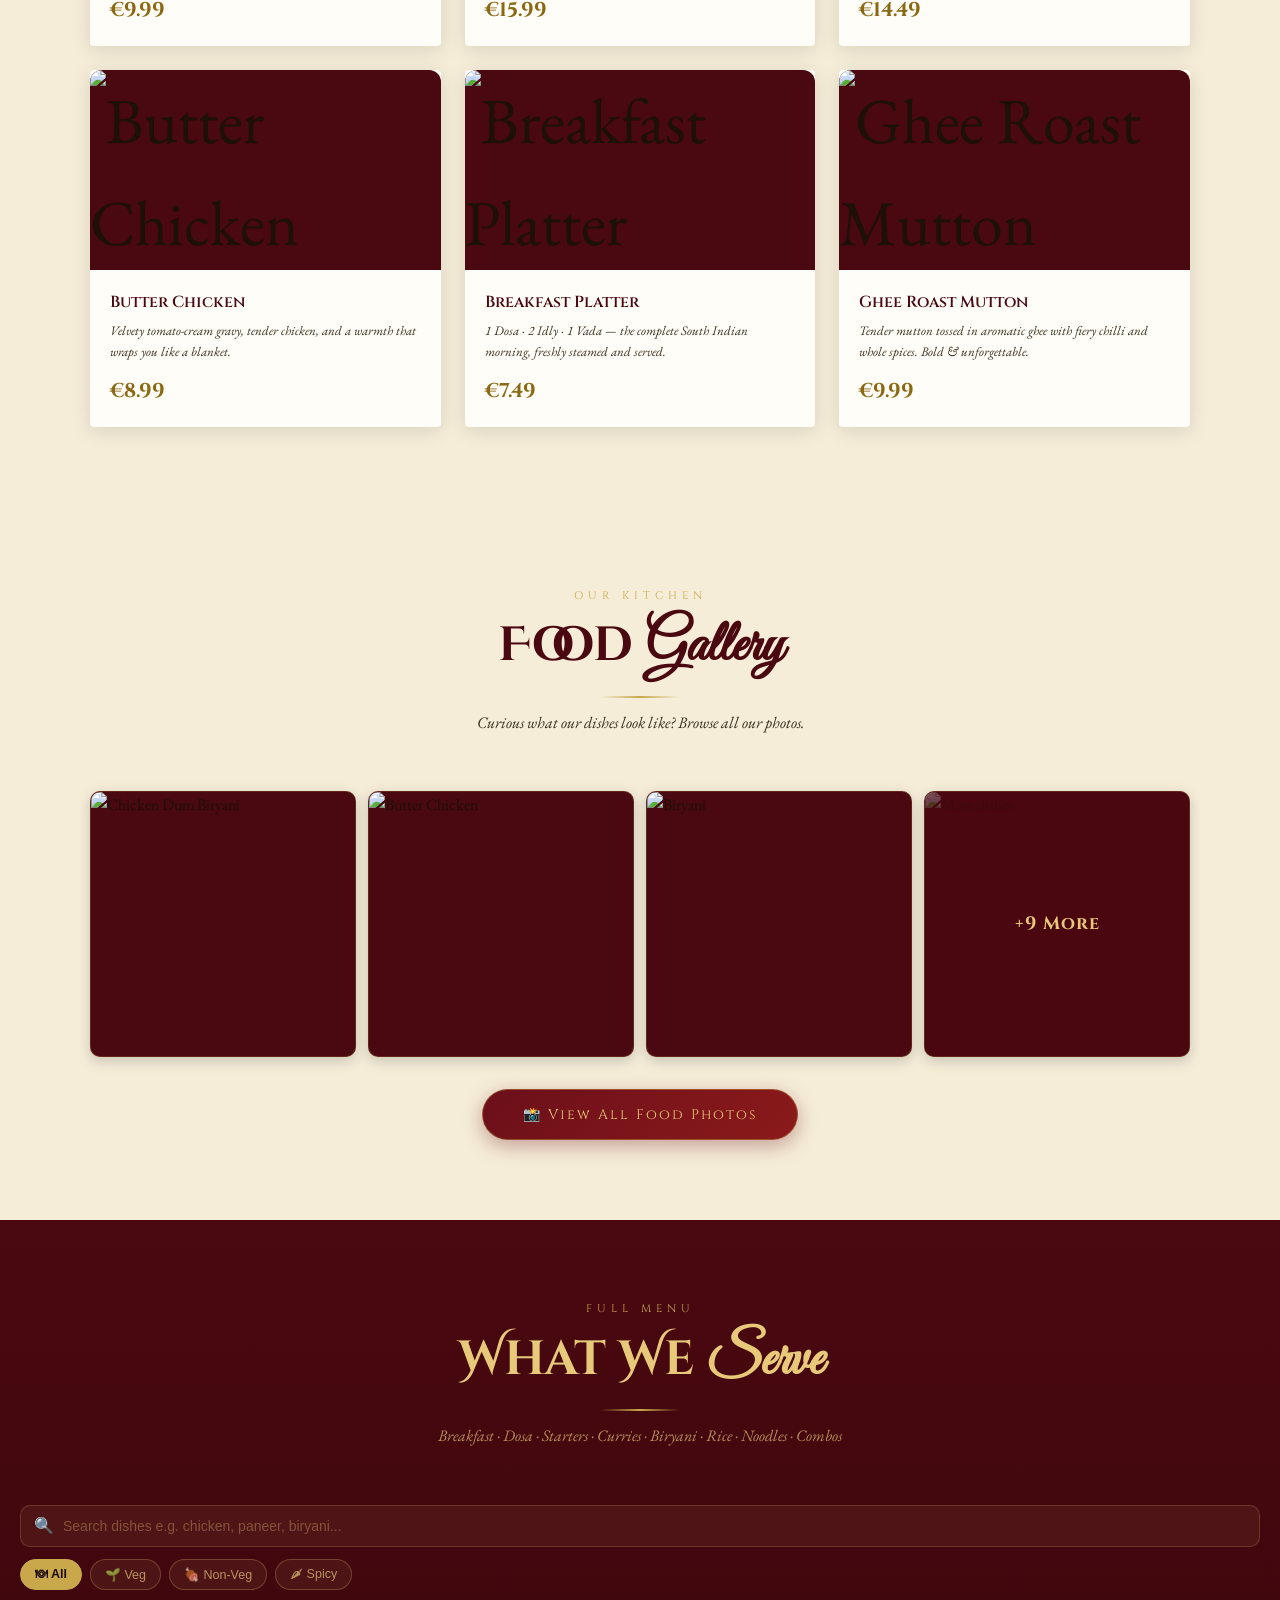
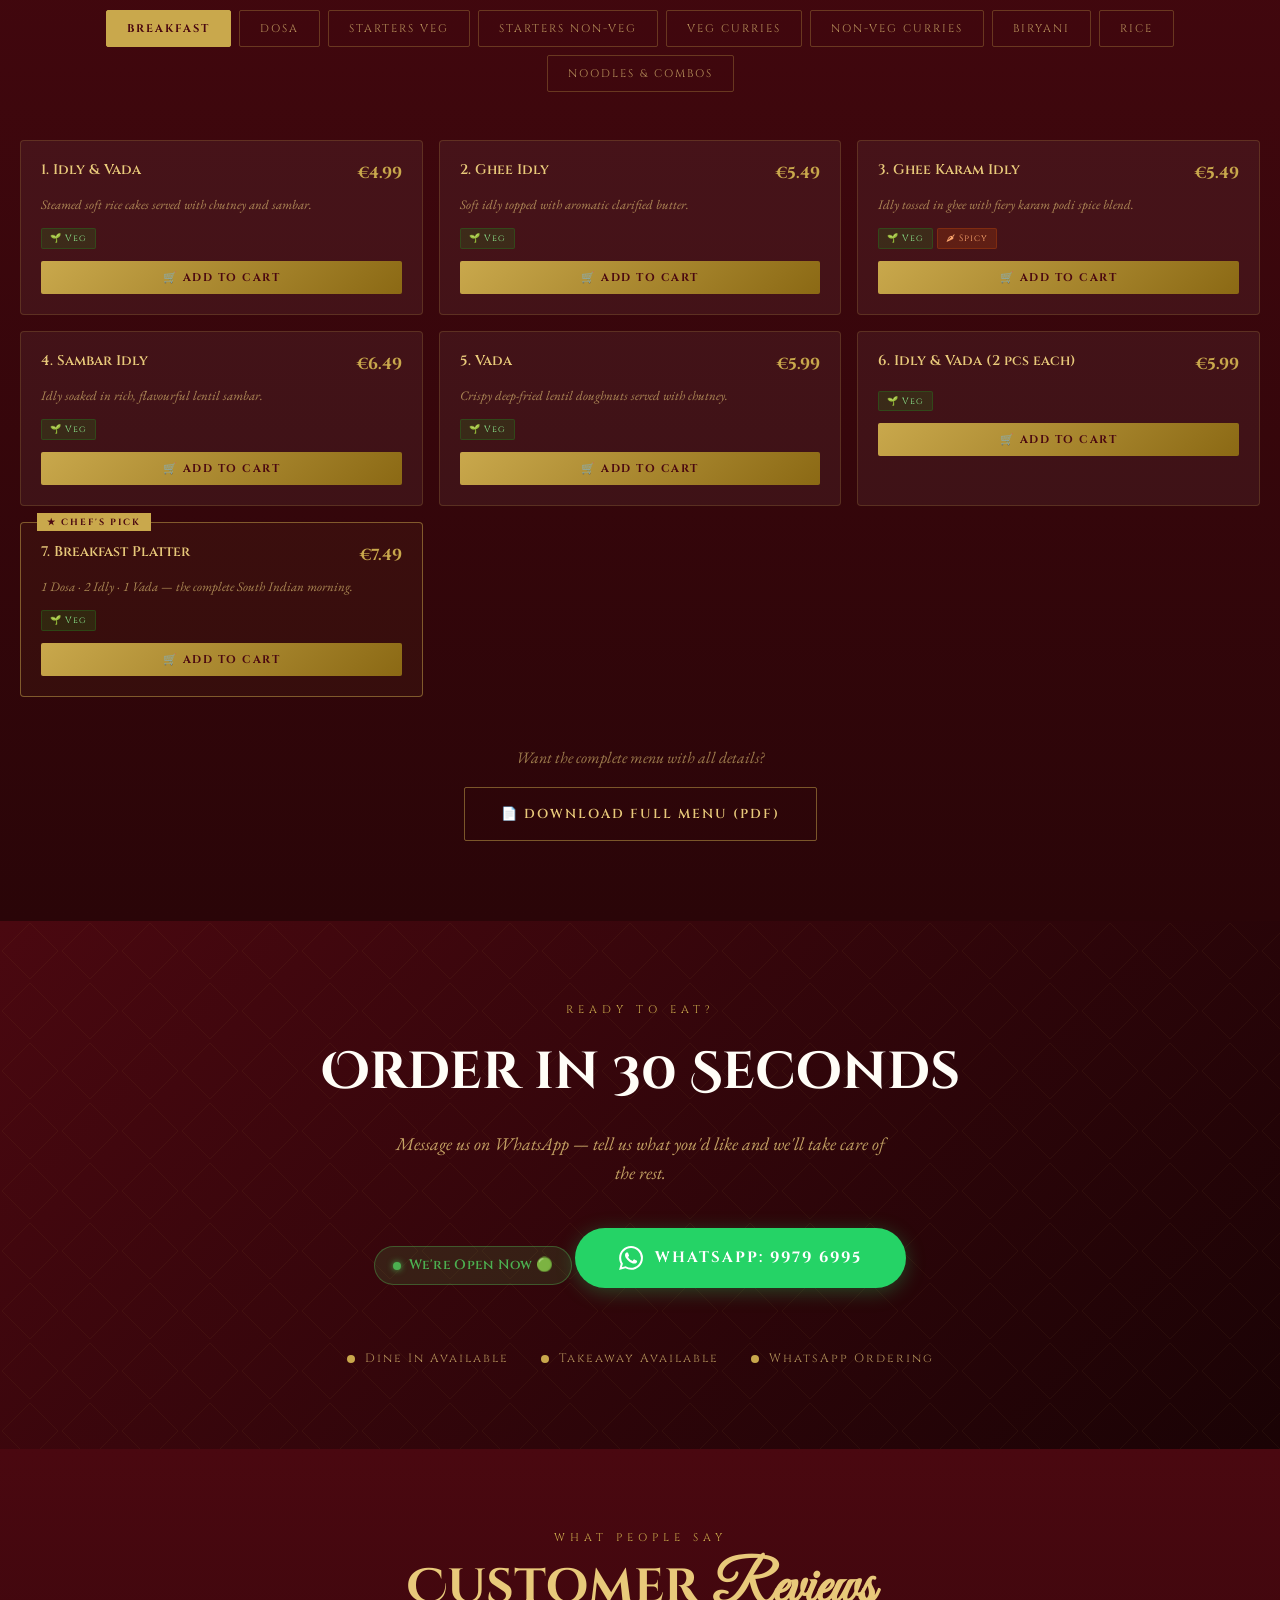
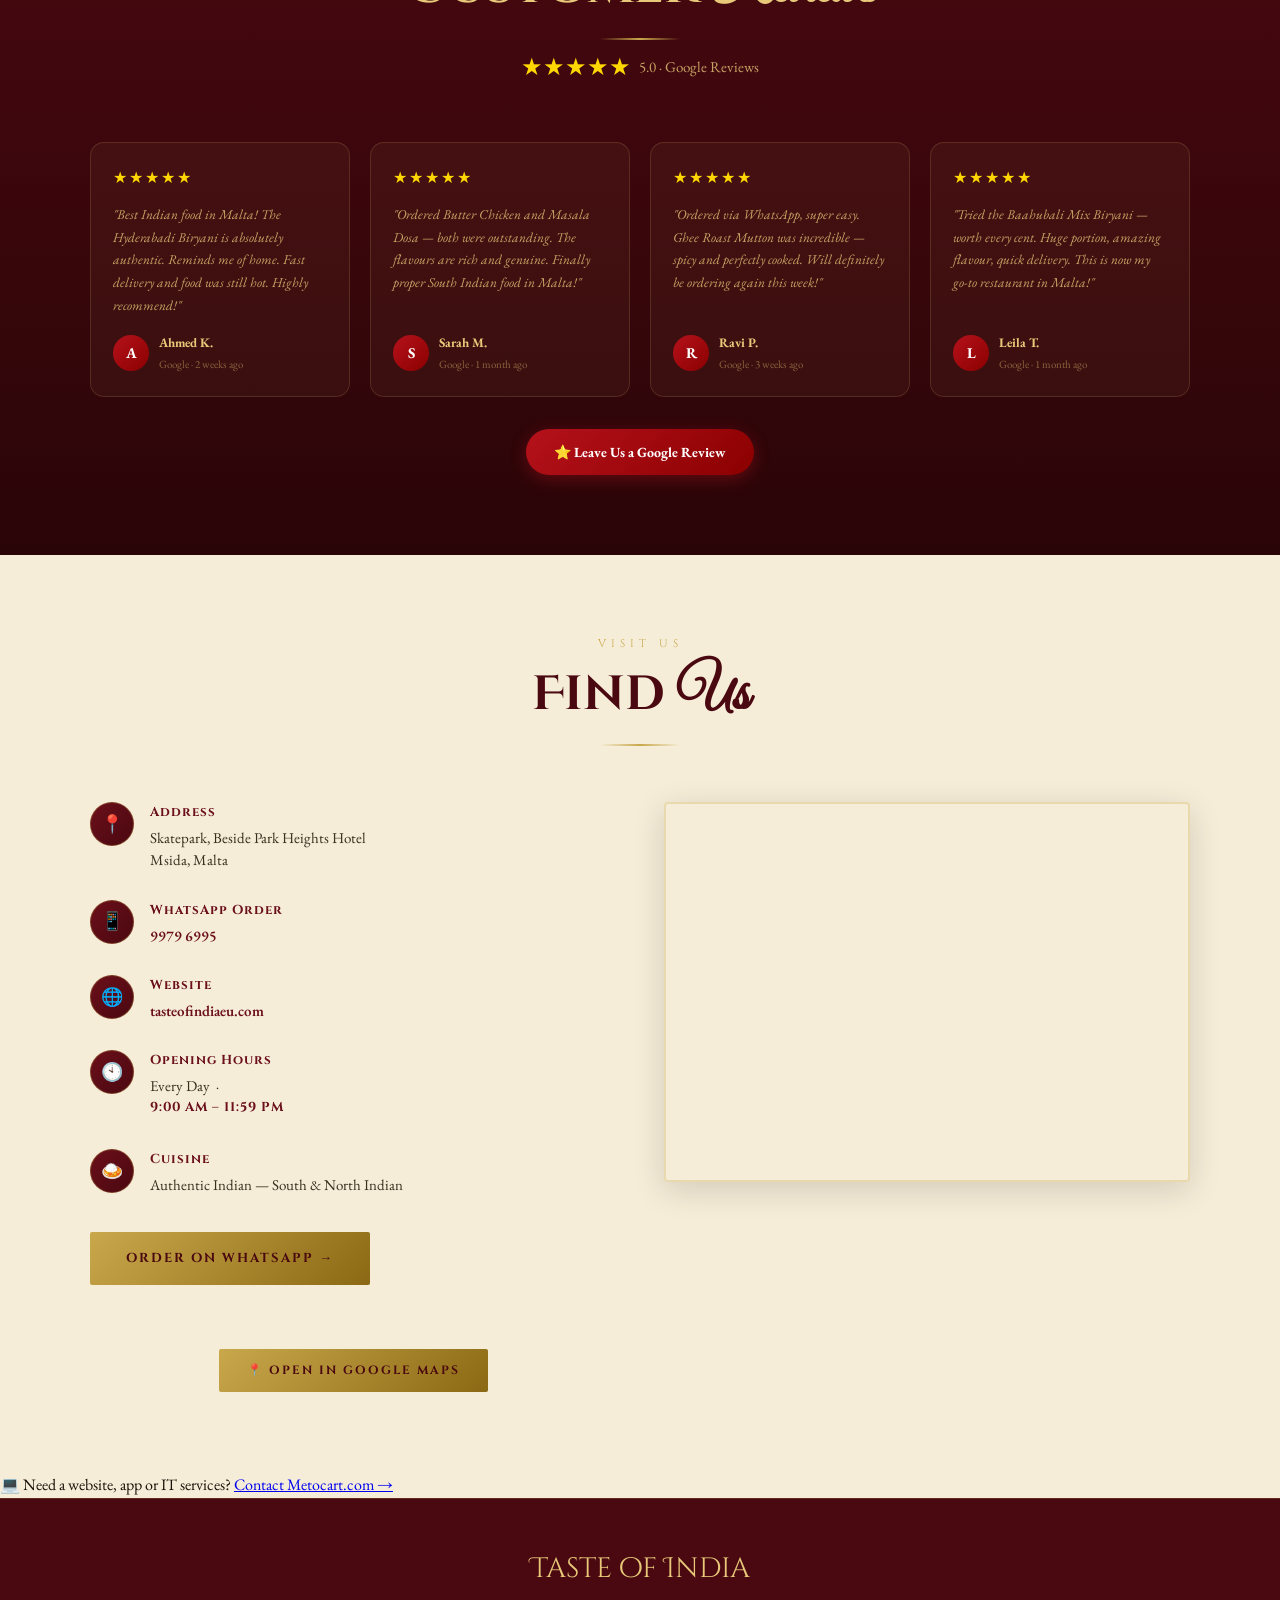
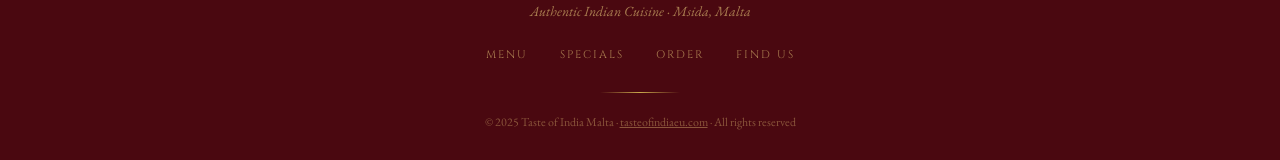
==== commit 61d2b990: "Implement search and dietary filters in menu Added a search and dietary filters section to the menu." ====
--- a/index.html
+++ b/index.html
@@ -138,6 +138,138 @@
       border: none;
     }
     .loc-skip:hover { color: rgba(232,201,122,0.7); }
+
+    /* ── Opening Hours Status Badge ── */
+    .hours-status-badge {
+      display: inline-flex;
+      align-items: center;
+      gap: 8px;
+      padding: 8px 18px;
+      border-radius: 999px;
+      font-size: 13.5px;
+      font-weight: 600;
+      margin-bottom: 16px;
+      letter-spacing: 0.3px;
+    }
+    .hours-status-badge.status-open {
+      background: rgba(76,175,80,0.15);
+      border: 1px solid rgba(76,175,80,0.4);
+      color: #4caf50;
+    }
+    .hours-status-badge.status-closed {
+      background: rgba(181,18,27,0.15);
+      border: 1px solid rgba(181,18,27,0.4);
+      color: #ff6b6b;
+    }
+    .status-dot {
+      width: 8px; height: 8px;
+      border-radius: 50%;
+      display: inline-block;
+    }
+    .status-dot.open  { background: #4caf50; box-shadow: 0 0 6px #4caf50; animation: pulse-green 1.5s infinite; }
+    .status-dot.closed { background: #ff6b6b; }
+    @keyframes pulse-green {
+      0%, 100% { box-shadow: 0 0 4px #4caf50; }
+      50%       { box-shadow: 0 0 10px #4caf50; }
+    }
+    .closed-notice {
+      display: flex;
+      align-items: center;
+      gap: 14px;
+      background: rgba(181,18,27,0.1);
+      border: 1px solid rgba(181,18,27,0.3);
+      border-radius: 12px;
+      padding: 14px 18px;
+      margin-bottom: 20px;
+      text-align: left;
+    }
+    .closed-notice-icon { font-size: 28px; flex-shrink: 0; }
+    .closed-notice-text { display: flex; flex-direction: column; gap: 4px; font-size: 13px; color: rgba(232,201,122,0.8); line-height: 1.5; }
+    .closed-notice-text strong { color: #ff6b6b; font-size: 14px; }
+
+    /* ── Menu Search & Filters ── */
+    .menu-search-row { display:flex;flex-direction:column;gap:12px;margin-bottom:20px; }
+    .menu-search-wrap { position:relative;display:flex;align-items:center; }
+    .menu-search-icon { position:absolute;left:14px;font-size:16px; }
+    #menu-search {
+      width:100%;padding:12px 40px 12px 42px;border-radius:10px;
+      background:rgba(232,201,122,0.07);border:1px solid rgba(232,201,122,0.2);
+      color:#e8c97a;font-size:14px;outline:none;box-sizing:border-box;
+      transition:border-color 0.2s;
+    }
+    #menu-search::placeholder { color:rgba(232,201,122,0.35); }
+    #menu-search:focus { border-color:rgba(232,201,122,0.5); }
+    .menu-search-clear { position:absolute;right:12px;background:none;border:none;color:rgba(232,201,122,0.5);font-size:16px;cursor:pointer;padding:4px; }
+    .diet-filters { display:flex;gap:8px;flex-wrap:wrap; }
+    .diet-btn {
+      padding:7px 14px;border-radius:999px;border:1px solid rgba(232,201,122,0.25);
+      background:rgba(232,201,122,0.07);color:rgba(232,201,122,0.7);
+      font-size:12.5px;cursor:pointer;transition:all 0.2s;white-space:nowrap;
+    }
+    .diet-btn.active { background:var(--gold,#e8c97a);color:#1a0800;font-weight:700;border-color:var(--gold,#e8c97a); }
+    .diet-btn:hover:not(.active) { background:rgba(232,201,122,0.15); }
+    .menu-card.hidden-by-filter { display:none!important; }
+
+    /* ── Reviews ── */
+    .reviews-grid { display:grid;grid-template-columns:repeat(auto-fit,minmax(260px,1fr));gap:20px;margin-top:32px; }
+    .review-card {
+      background:rgba(232,201,122,0.05);border:1px solid rgba(232,201,122,0.15);
+      border-radius:14px;padding:22px;display:flex;flex-direction:column;gap:12px;
+      transition:transform 0.2s,box-shadow 0.2s;
+    }
+    .review-card:hover { transform:translateY(-3px);box-shadow:0 8px 24px rgba(0,0,0,0.3); }
+    .review-stars { color:#FFD700;font-size:16px;letter-spacing:2px; }
+    .review-text { font-size:13.5px;color:rgba(232,201,122,0.8);line-height:1.7;font-style:italic;flex:1; }
+    .review-author { display:flex;align-items:center;gap:10px;margin-top:4px; }
+    .review-avatar {
+      width:36px;height:36px;border-radius:50%;background:linear-gradient(135deg,#b5121b,#8b0000);
+      display:flex;align-items:center;justify-content:center;color:#fff;font-weight:700;font-size:15px;flex-shrink:0;
+    }
+    .review-name { font-size:13px;font-weight:700;color:#e8c97a; }
+    .review-date { font-size:11px;color:rgba(232,201,122,0.45);margin-top:2px; }
+    .review-cta-btn {
+      display:inline-block;padding:12px 28px;border-radius:999px;
+      background:linear-gradient(135deg,#b5121b,#8b0000);color:#fff;
+      font-size:14px;font-weight:700;text-decoration:none;
+      transition:opacity 0.2s;box-shadow:0 4px 16px rgba(181,18,27,0.4);
+    }
+    .review-cta-btn:hover { opacity:0.88; }
+
+    /* ── Loyalty Banner ── */
+    .loyalty-banner {
+      position:fixed;bottom:80px;left:50%;transform:translateX(-50%);
+      background:linear-gradient(135deg,#1a0800,#2d1000);
+      border:1px solid rgba(232,201,122,0.35);border-radius:14px;
+      padding:14px 20px;display:flex;align-items:center;gap:14px;
+      box-shadow:0 8px 32px rgba(0,0,0,0.5);z-index:8888;
+      max-width:340px;width:90%;
+      animation:slideUp 0.4s ease;
+    }
+    @keyframes slideUp { from{opacity:0;transform:translateX(-50%) translateY(20px);} to{opacity:1;transform:translateX(-50%) translateY(0);} }
+    .loyalty-banner-icon { font-size:28px;flex-shrink:0; }
+    .loyalty-banner-text { flex:1; }
+    .loyalty-banner-text strong { display:block;color:#e8c97a;font-size:13.5px; }
+    .loyalty-banner-text span { font-size:12px;color:rgba(232,201,122,0.6); }
+    .loyalty-progress { display:flex;gap:5px;margin-top:8px; }
+    .loyalty-dot { width:20px;height:6px;border-radius:3px;background:rgba(232,201,122,0.15);transition:background 0.3s; }
+    .loyalty-dot.filled { background:#e8c97a; }
+    .loyalty-claim-btn {
+      background:linear-gradient(135deg,#b5121b,#8b0000);color:#fff;
+      border:none;border-radius:8px;padding:8px 14px;font-size:12px;
+      font-weight:700;cursor:pointer;white-space:nowrap;flex-shrink:0;
+    }
+    .loyalty-close { position:absolute;top:8px;right:10px;background:none;border:none;color:rgba(232,201,122,0.4);font-size:14px;cursor:pointer; }
+
+    /* ── Pre-order in Cart ── */
+    .preorder-row { margin-bottom:10px; }
+    .preorder-toggle { display:flex;align-items:center;gap:8px;cursor:pointer;font-size:13px;color:rgba(232,201,122,0.7);margin-bottom:8px; }
+    .preorder-toggle input[type=checkbox] { accent-color:#e8c97a;width:15px;height:15px;cursor:pointer; }
+    .preorder-time-input {
+      width:100%;padding:9px 12px;border-radius:8px;border:1px solid rgba(232,201,122,0.25);
+      background:rgba(232,201,122,0.07);color:#e8c97a;font-size:13px;
+      box-sizing:border-box;display:none;
+    }
+    .preorder-time-input:focus { outline:none;border-color:rgba(232,201,122,0.5); }
   </style>
 </head>
 <body>
@@ -465,8 +597,24 @@
       <p class="section-subtitle">Breakfast · Dosa · Starters · Curries · Biryani · Rice · Noodles · Combos</p>
     </div>
 
+    <!-- Search + Dietary Filters -->
+    <div class="menu-search-row reveal">
+      <div class="menu-search-wrap">
+        <span class="menu-search-icon">🔍</span>
+        <input type="text" id="menu-search" placeholder="Search dishes e.g. chicken, paneer, biryani..." autocomplete="off">
+        <button class="menu-search-clear" id="search-clear" style="display:none;">✕</button>
+      </div>
+      <div class="diet-filters">
+        <button class="diet-btn active" data-diet="all">🍽 All</button>
+        <button class="diet-btn" data-diet="veg">🌱 Veg</button>
+        <button class="diet-btn" data-diet="nonveg">🍖 Non-Veg</button>
+        <button class="diet-btn" data-diet="spicy">🌶 Spicy</button>
+      </div>
+    </div>
+    <div id="search-results-info" style="display:none;text-align:center;font-size:13px;color:rgba(232,201,122,0.6);margin-bottom:12px;"></div>
+
     <!-- Tabs -->
-    <div class="menu-tabs reveal">
+    <div class="menu-tabs reveal" id="menu-tabs-row">
       <button class="menu-tab active" data-tab="tab-breakfast">Breakfast</button>
       <button class="menu-tab" data-tab="tab-dosa">Dosa</button>
       <button class="menu-tab" data-tab="tab-starters-veg">Starters Veg</button>
@@ -742,6 +890,62 @@
 </section>
 
 <!-- ══════════════════════════════════════
+     CUSTOMER REVIEWS
+══════════════════════════════════════ -->
+<section id="reviews" class="section section-dark">
+  <div class="container">
+    <div class="section-header reveal">
+      <span class="section-eyebrow">What People Say</span>
+      <h2 class="section-title">Customer <em>Reviews</em></h2>
+      <div class="section-line"></div>
+      <div style="display:flex;align-items:center;justify-content:center;gap:8px;margin-top:8px;">
+        <span style="font-size:24px;color:#FFD700;">★★★★★</span>
+        <span style="font-size:15px;color:rgba(232,201,122,0.8);">5.0 · Google Reviews</span>
+      </div>
+    </div>
+    <div class="reviews-grid reveal">
+      <div class="review-card">
+        <div class="review-stars">★★★★★</div>
+        <p class="review-text">"Best Indian food in Malta! The Hyderabadi Biryani is absolutely authentic. Reminds me of home. Fast delivery and food was still hot. Highly recommend!"</p>
+        <div class="review-author">
+          <div class="review-avatar">A</div>
+          <div><div class="review-name">Ahmed K.</div><div class="review-date">Google · 2 weeks ago</div></div>
+        </div>
+      </div>
+      <div class="review-card">
+        <div class="review-stars">★★★★★</div>
+        <p class="review-text">"Ordered Butter Chicken and Masala Dosa — both were outstanding. The flavours are rich and genuine. Finally proper South Indian food in Malta!"</p>
+        <div class="review-author">
+          <div class="review-avatar">S</div>
+          <div><div class="review-name">Sarah M.</div><div class="review-date">Google · 1 month ago</div></div>
+        </div>
+      </div>
+      <div class="review-card">
+        <div class="review-stars">★★★★★</div>
+        <p class="review-text">"Ordered via WhatsApp, super easy. Ghee Roast Mutton was incredible — spicy and perfectly cooked. Will definitely be ordering again this week!"</p>
+        <div class="review-author">
+          <div class="review-avatar">R</div>
+          <div><div class="review-name">Ravi P.</div><div class="review-date">Google · 3 weeks ago</div></div>
+        </div>
+      </div>
+      <div class="review-card">
+        <div class="review-stars">★★★★★</div>
+        <p class="review-text">"Tried the Baahubali Mix Biryani — worth every cent. Huge portion, amazing flavour, quick delivery. This is now my go-to restaurant in Malta!"</p>
+        <div class="review-author">
+          <div class="review-avatar">L</div>
+          <div><div class="review-name">Leila T.</div><div class="review-date">Google · 1 month ago</div></div>
+        </div>
+      </div>
+    </div>
+    <div style="text-align:center;margin-top:32px;">
+      <a href="https://g.page/r/YOUR-GOOGLE-REVIEW-LINK/review" target="_blank" rel="noopener noreferrer" class="review-cta-btn">
+        ⭐ Leave Us a Google Review
+      </a>
+    </div>
+  </div>
+</section>
+
+<!-- ══════════════════════════════════════
      CONTACT / FIND US
 ══════════════════════════════════════ -->
 <section id="contact" class="section section-cream">
